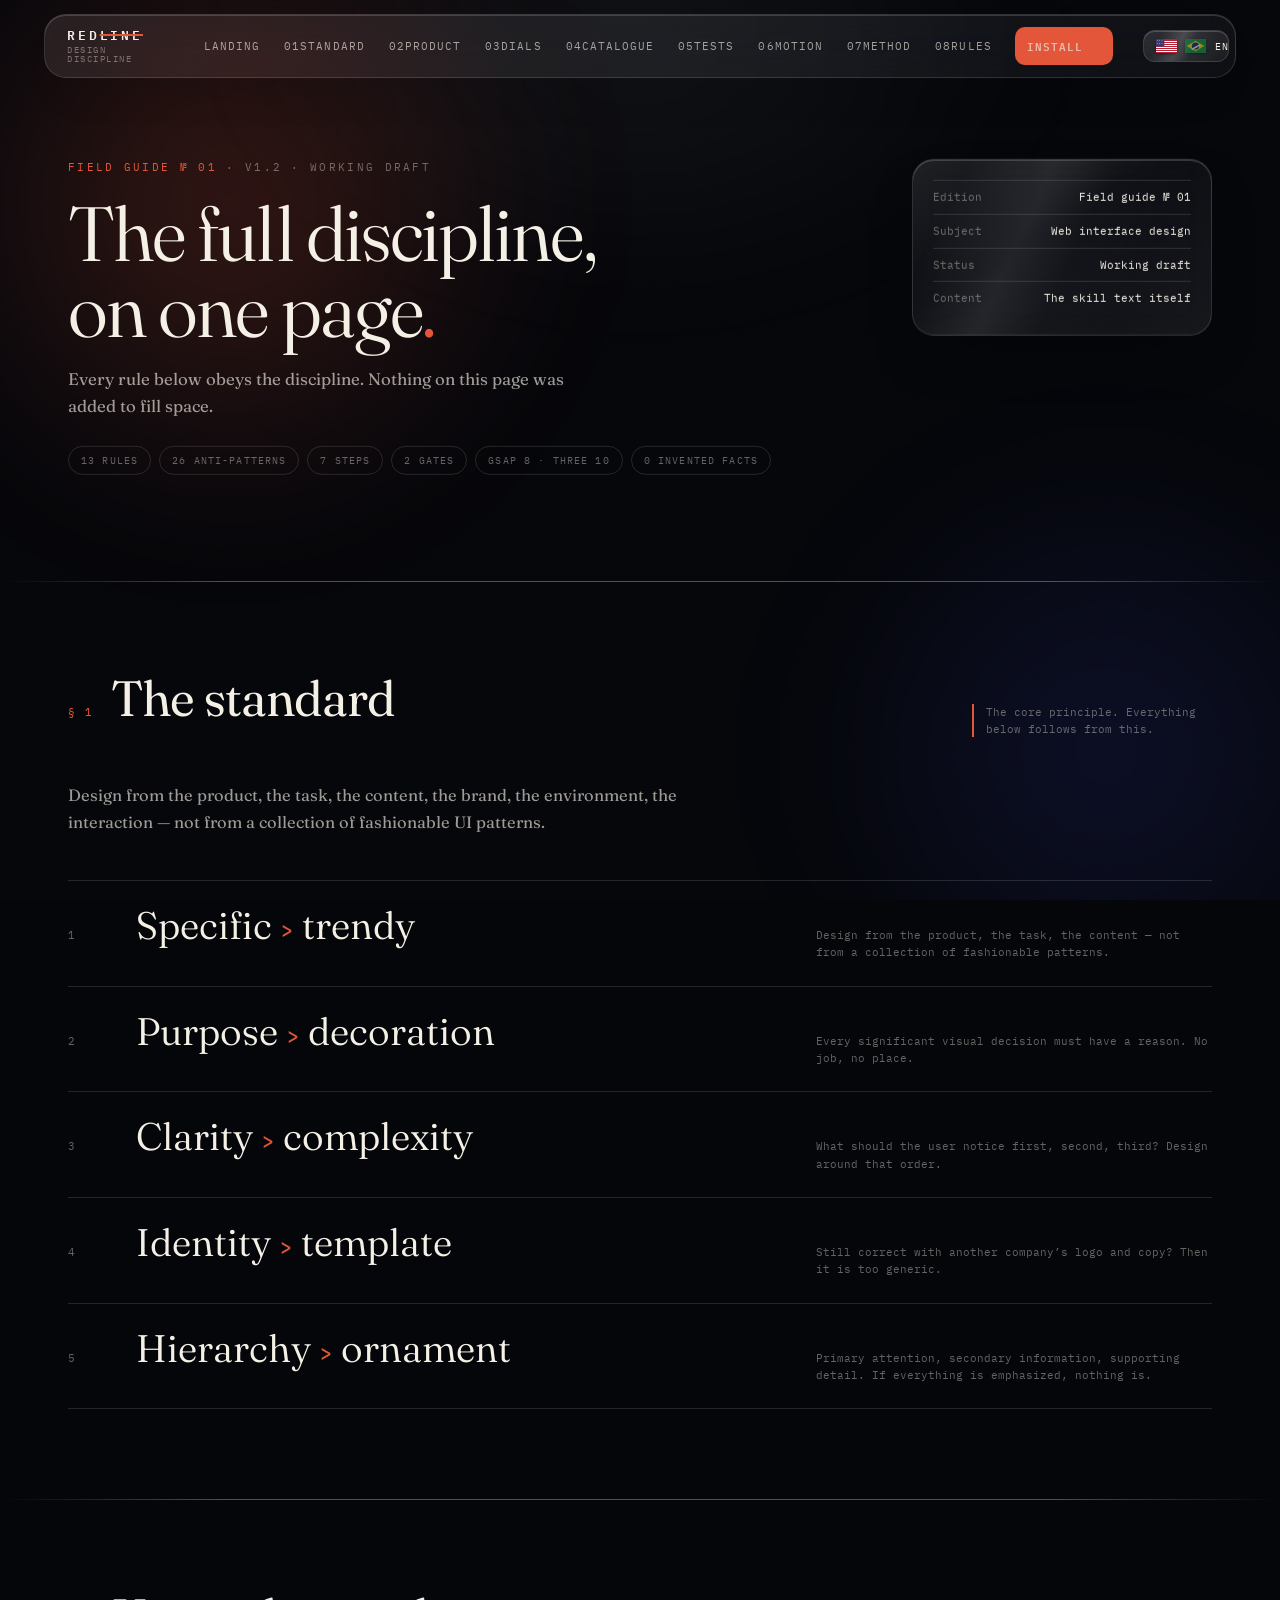
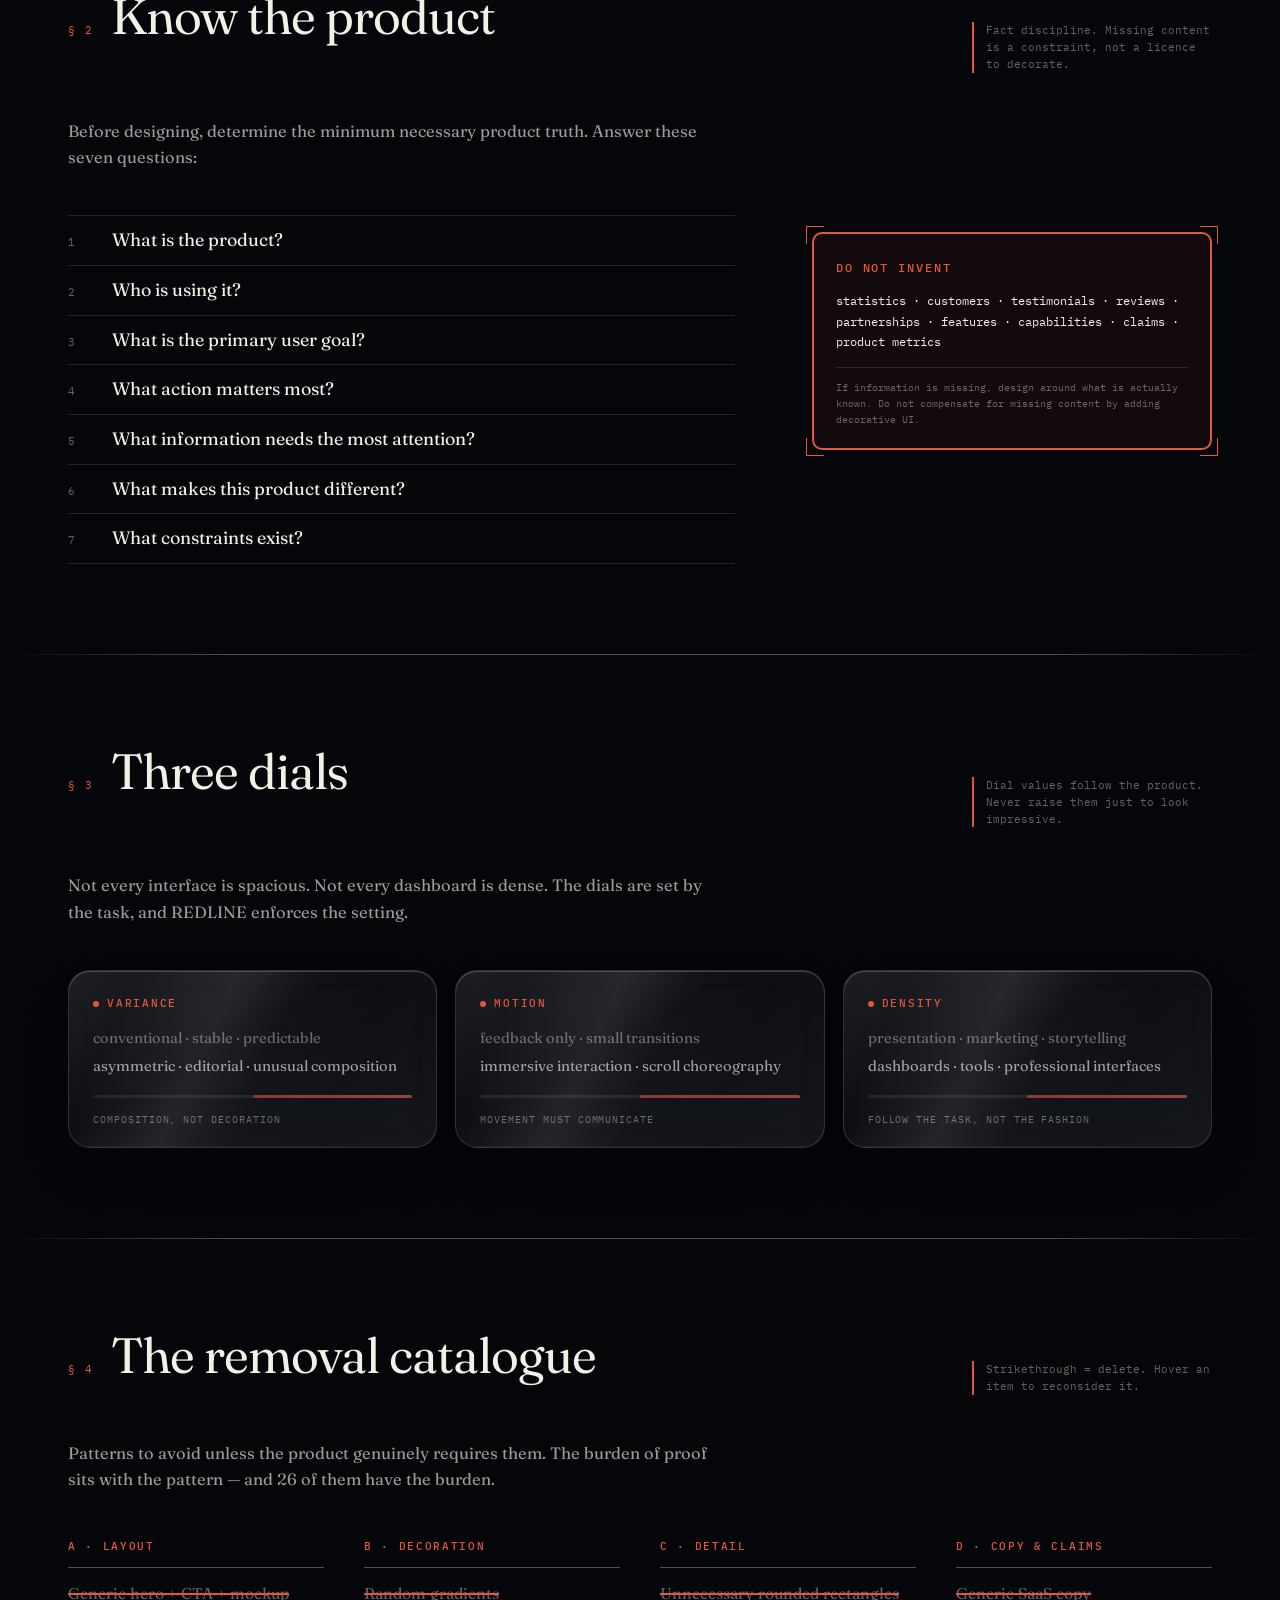
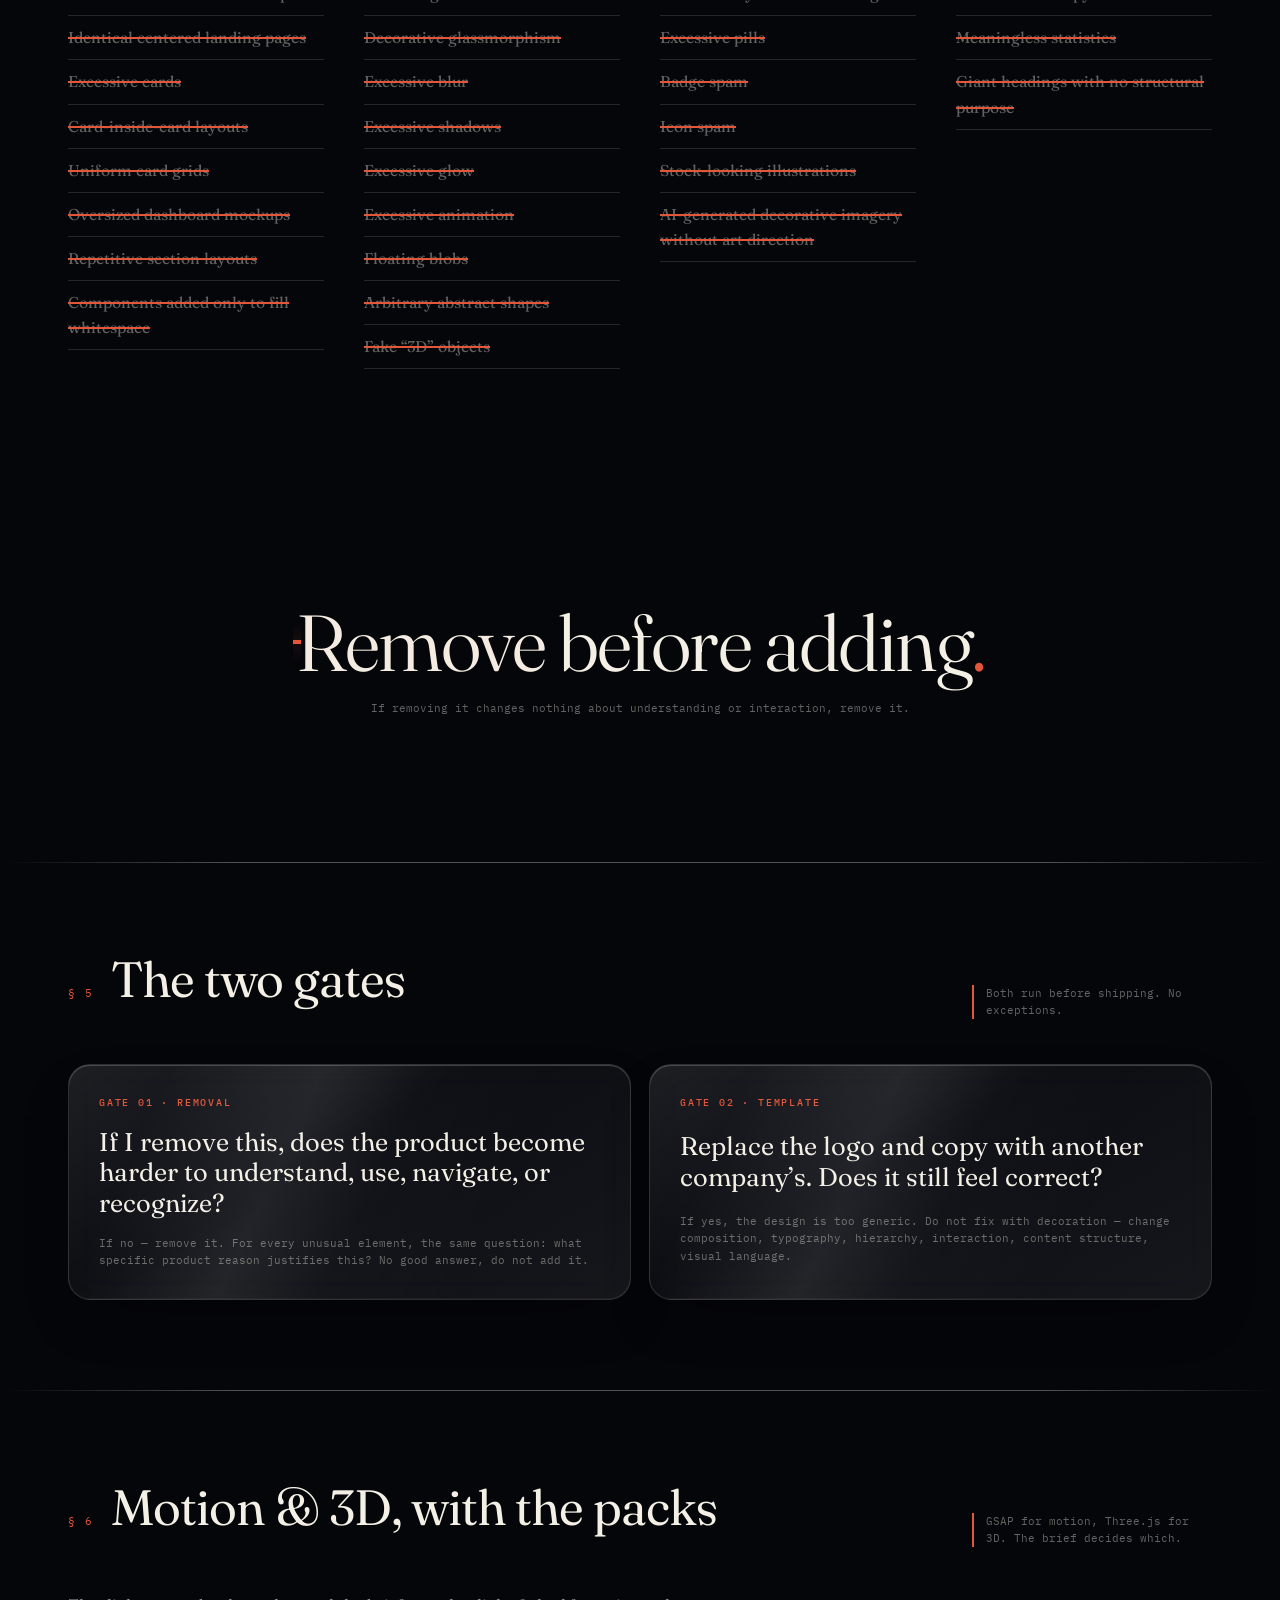
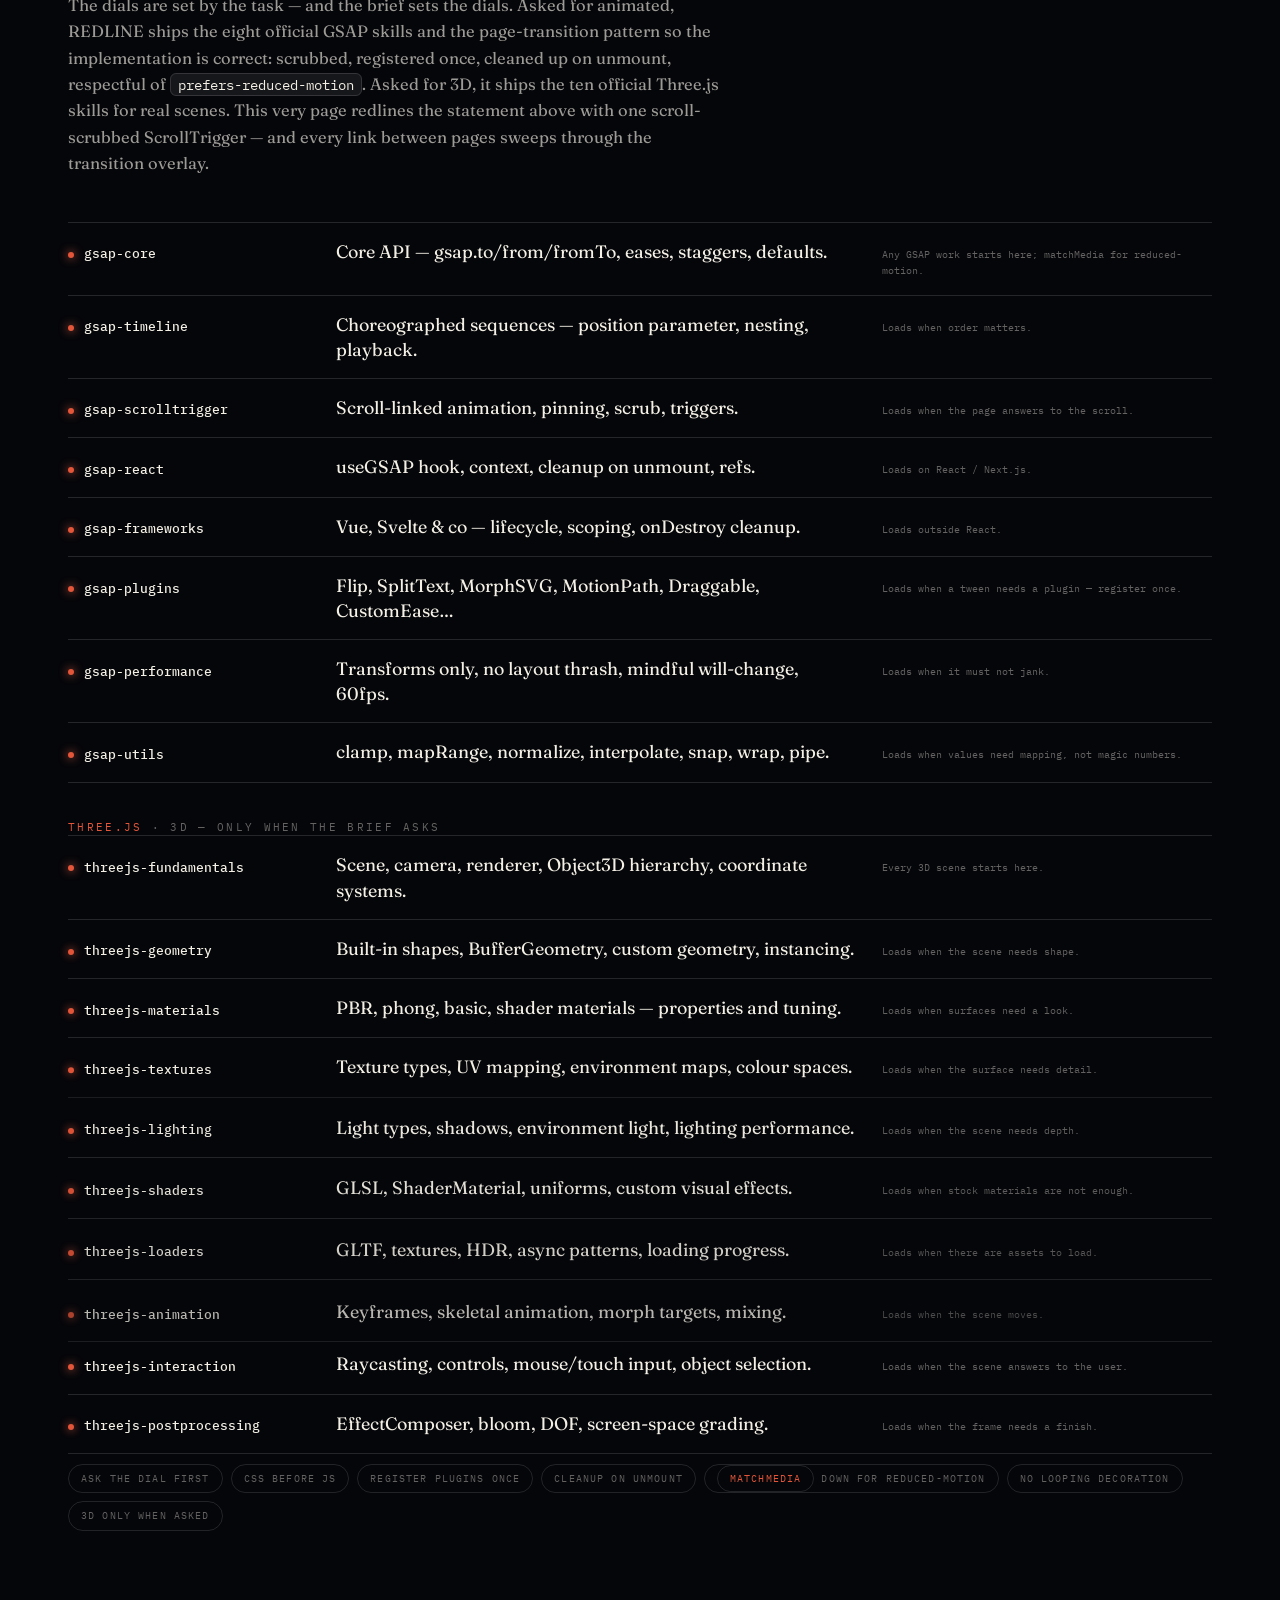
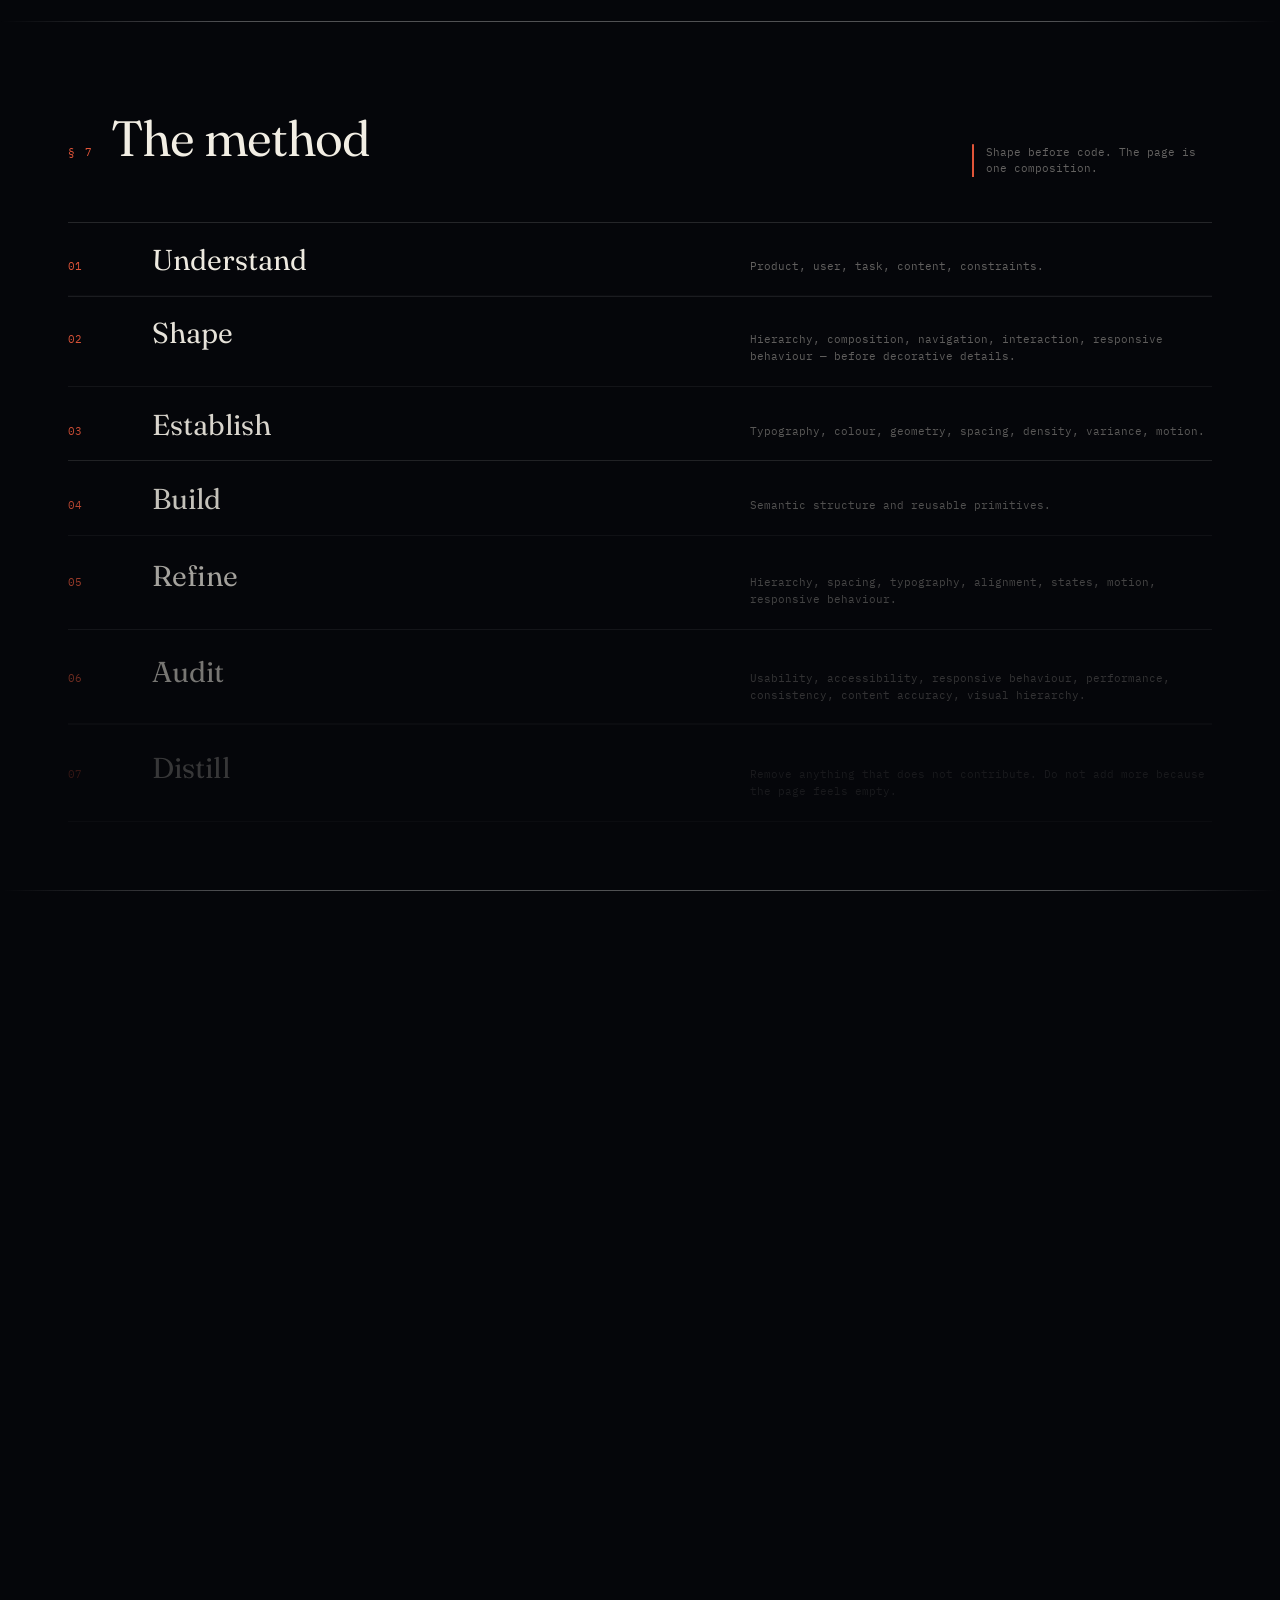
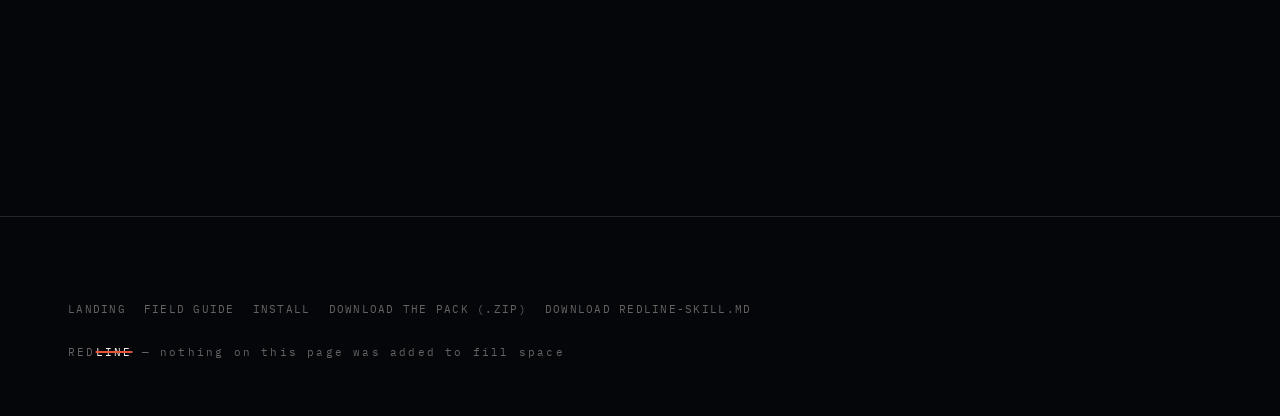
==== guide.html @ 7726c8c5 "REDLINE: design discipline skill + promo site (EN/PT, GSAP & Three.js packs)" ====
<!doctype html>
<html lang="en">
<head>
<meta charset="utf-8">
<meta name="viewport" content="width=device-width, initial-scale=1">
<meta name="color-scheme" content="dark">
<title>The Field Guide — REDLINE</title>
<meta name="description" content="The complete REDLINE field guide: the standard, product truth, the three dials, the removal catalogue, the gates, and the seven-phase method.">
<link rel="preconnect" href="https://fonts.googleapis.com">
<link rel="preconnect" href="https://fonts.gstatic.com" crossorigin>
<link href="https://fonts.googleapis.com/css2?family=Fraunces:ital,opsz,wght@0,9..144,300..700;1,9..144,300..700&family=IBM+Plex+Mono:ital,wght@0,400;0,500;1,400&display=swap" rel="stylesheet">
<link rel="icon" href="data:image/svg+xml,%3Csvg xmlns='http://www.w3.org/2000/svg' viewBox='0 0 32 32'%3E%3Crect width='32' height='32' rx='7' fill='%2305060A'/%3E%3Crect x='4' y='15' width='24' height='2' rx='1' fill='%23E3563A'/%3E%3C/svg%3E">
<link rel="stylesheet" href="styles.css">
</head>
<body>

<div class="aura" aria-hidden="true"><span class="aura__core"></span></div>

<div class="pagefx" aria-hidden="true"><span class="pagefx__word">REDLINE</span></div>

<a class="skip" href="#main">Skip to content</a>

<div class="progress" aria-hidden="true"><span class="progress__bar" id="progressBar"></span></div>

<header class="topbar">
  <a class="logo" href="index.html" aria-label="REDLINE — home" data-i18n-attr="aria-label">
    RED<span class="logo__red">LINE</span>
    <span class="logo__tag">DESIGN DISCIPLINE</span>
  </a>
  <nav class="topnav" aria-label="Sections" data-i18n-attr="aria-label">
    <a href="index.html">Landing</a>
    <a href="#standard" class="is-active"><span class="n">01</span>Standard</a>
    <a href="#product"><span class="n">02</span>Product</a>
    <a href="#dials"><span class="n">03</span>Dials</a>
    <a href="#catalogue"><span class="n">04</span>Catalogue</a>
    <a href="#tests"><span class="n">05</span>Tests</a>
    <a href="#motion"><span class="n">06</span>Motion</a>
    <a href="#method"><span class="n">07</span>Method</a>
    <a href="#rules"><span class="n">08</span>Rules</a>
    <a class="btn btn--primary" href="install.html">Install <span class="arrow">→</span></a>
  </nav>
  <button class="langbtn" id="langBtn" type="button" aria-label="Mudar para português">
    <span class="langbtn__flag langbtn__flag--us" aria-hidden="true"><svg viewBox="0 0 21 14" xmlns="http://www.w3.org/2000/svg"><rect width="21" height="14" fill="#B22234"/><rect y="2" width="21" height="1" fill="#FFF"/><rect y="4" width="21" height="1" fill="#FFF"/><rect y="6" width="21" height="1" fill="#FFF"/><rect y="8" width="21" height="1" fill="#FFF"/><rect y="10" width="21" height="1" fill="#FFF"/><rect y="12" width="21" height="1" fill="#FFF"/><rect width="8.4" height="7.5" fill="#3C3B6E"/><circle cx="1.2" cy="1.6" r="0.4" fill="#FFF"/><circle cx="3.6" cy="1.6" r="0.4" fill="#FFF"/><circle cx="6" cy="1.6" r="0.4" fill="#FFF"/><circle cx="1.2" cy="4.4" r="0.4" fill="#FFF"/><circle cx="3.6" cy="4.4" r="0.4" fill="#FFF"/><circle cx="6" cy="4.4" r="0.4" fill="#FFF"/></svg></span>
    <span class="langbtn__flag langbtn__flag--br" aria-hidden="true"><svg viewBox="0 0 21 14" xmlns="http://www.w3.org/2000/svg"><rect width="21" height="14" fill="#009C3B"/><path d="M10.5 1.75 19.25 7 10.5 12.25 1.75 7Z" fill="#FFDF00"/><circle cx="10.5" cy="7" r="3.6" fill="#002776"/><path d="M6.3 9.7 14.7 5.3 15.6 6.6 7.2 11Z" fill="#FFF"/></svg></span>
    <span class="langbtn__code" data-langcode>EN</span>
  </button>
</header>

<main id="main">

  <!-- ══════════ MASTHEAD ══════════ -->
  <header class="masthead">
    <div class="wrap masthead__grid">
      <div>
        <p class="eyebrow"><span class="red">FIELD GUIDE № 01</span> · v1.2 · WORKING DRAFT</p>
        <h1>The full discipline,<br>on one page<span class="period">.</span></h1>
        <p class="sub">Every rule below obeys the discipline. Nothing on this page was added to fill space.</p>
        <div class="guidemeta" style="margin-top:26px">
          <span>13 rules</span><span>26 anti-patterns</span><span>7 steps</span><span>2 gates</span><span>GSAP 8 · Three 10</span><span>0 invented facts</span>
        </div>
      </div>
      <div class="glass masthead__meta">
        <div><span class="k">Edition</span><span class="v">Field guide № 01</span></div>
        <div><span class="k">Subject</span><span class="v">Web interface design</span></div>
        <div><span class="k">Status</span><span class="v">Working draft</span></div>
        <div><span class="k">Content</span><span class="v">The skill text itself</span></div>
      </div>
    </div>
  </header>

  <hr class="band">

  <!-- ══════════ §1 STANDARD ══════════ -->
  <section class="sec" id="standard" data-spy>
    <div class="wrap">
      <div class="sec__head">
        <span class="sec__no">§ 1</span>
        <h2 class="sec__title">The standard</h2>
        <p class="sec__note">The core principle. Everything below follows from this.</p>
      </div>
      <p class="sec__lead">Design from the product, the task, the content, the brand, the environment, the interaction — not from a collection of fashionable UI patterns.</p>
      <div class="principles">
        <div class="principles__row">
          <span class="principles__no">1</span>
          <span class="principles__term" data-i18n="t.var">Specific <span class="cmp">&gt;</span> trendy</span>
          <span class="principles__why">Design from the product, the task, the content — not from a collection of fashionable patterns.</span>
        </div>
        <div class="principles__row">
          <span class="principles__no">2</span>
          <span class="principles__term" data-i18n="t.pur">Purpose <span class="cmp">&gt;</span> decoration</span>
          <span class="principles__why">Every significant visual decision must have a reason. No job, no place.</span>
        </div>
        <div class="principles__row">
          <span class="principles__no">3</span>
          <span class="principles__term" data-i18n="t.cla">Clarity <span class="cmp">&gt;</span> complexity</span>
          <span class="principles__why">What should the user notice first, second, third? Design around that order.</span>
        </div>
        <div class="principles__row">
          <span class="principles__no">4</span>
          <span class="principles__term" data-i18n="t.ide">Identity <span class="cmp">&gt;</span> template</span>
          <span class="principles__why">Still correct with another company&rsquo;s logo and copy? Then it is too generic.</span>
        </div>
        <div class="principles__row">
          <span class="principles__no">5</span>
          <span class="principles__term" data-i18n="t.hie">Hierarchy <span class="cmp">&gt;</span> ornament</span>
          <span class="principles__why">Primary attention, secondary information, supporting detail. If everything is emphasized, nothing is.</span>
        </div>
      </div>
    </div>
  </section>

  <hr class="band">

  <!-- ══════════ §2 PRODUCT ══════════ -->
  <section class="sec" id="product" data-spy>
    <div class="wrap">
      <div class="sec__head">
        <span class="sec__no">§ 2</span>
        <h2 class="sec__title">Know the product</h2>
        <p class="sec__note">Fact discipline. Missing content is a constraint, not a licence to decorate.</p>
      </div>
      <div class="hero__grid">
        <div>
          <p class="sec__lead">Before designing, determine the minimum necessary product truth. Answer these seven questions:</p>
          <div class="questions">
            <div class="questions__row" style="display:grid;grid-template-columns:44px 1fr;align-items:baseline;padding-block:10px;border-bottom:1px solid var(--stroke)">
              <span class="q-no">1</span><span class="q-text">What is the product?</span>
            </div>
            <div class="questions__row" style="display:grid;grid-template-columns:44px 1fr;align-items:baseline;padding-block:10px;border-bottom:1px solid var(--stroke)">
              <span class="q-no">2</span><span class="q-text">Who is using it?</span>
            </div>
            <div class="questions__row" style="display:grid;grid-template-columns:44px 1fr;align-items:baseline;padding-block:10px;border-bottom:1px solid var(--stroke)">
              <span class="q-no">3</span><span class="q-text">What is the primary user goal?</span>
            </div>
            <div class="questions__row" style="display:grid;grid-template-columns:44px 1fr;align-items:baseline;padding-block:10px;border-bottom:1px solid var(--stroke)">
              <span class="q-no">4</span><span class="q-text">What action matters most?</span>
            </div>
            <div class="questions__row" style="display:grid;grid-template-columns:44px 1fr;align-items:baseline;padding-block:10px;border-bottom:1px solid var(--stroke)">
              <span class="q-no">5</span><span class="q-text">What information needs the most attention?</span>
            </div>
            <div class="questions__row" style="display:grid;grid-template-columns:44px 1fr;align-items:baseline;padding-block:10px;border-bottom:1px solid var(--stroke)">
              <span class="q-no">6</span><span class="q-text">What makes this product different?</span>
            </div>
            <div class="questions__row" style="display:grid;grid-template-columns:44px 1fr;align-items:baseline;padding-block:10px;border-bottom:1px solid var(--stroke)">
              <span class="q-no">7</span><span class="q-text">What constraints exist?</span>
            </div>
          </div>
        </div>
        <div>
          <div class="stamp" role="note" aria-label="Do not invent" data-i18n-attr="aria-label">
            <p class="stamp__title">Do not invent</p>
            <p class="stamp__list">statistics · customers · testimonials · reviews · partnerships · features · capabilities · claims · product metrics</p>
            <p class="stamp__foot">If information is missing, design around what is actually known. Do not compensate for missing content by adding decorative UI.</p>
          </div>
        </div>
      </div>
    </div>
  </section>

  <hr class="band">

  <!-- ══════════ §3 DIALS ══════════ -->
  <section class="sec" id="dials" data-spy>
    <div class="wrap">
      <div class="sec__head">
        <span class="sec__no">§ 3</span>
        <h2 class="sec__title">Three dials</h2>
        <p class="sec__note">Dial values follow the product. Never raise them just to look impressive.</p>
      </div>
      <p class="sec__lead">Not every interface is spacious. Not every dashboard is dense. The dials are set by the task, and REDLINE enforces the setting.</p>
      <div class="dials">
        <article class="glass dial">
          <h3 class="dial__name">Variance</h3>
          <div class="dial__scale">
            <span class="low">conventional · stable · predictable</span>
            <span>asymmetric · editorial · unusual composition</span>
          </div>
          <div class="dial__ruler" aria-hidden="true"></div>
          <p class="dial__guide">Composition, not decoration</p>
        </article>
        <article class="glass dial">
          <h3 class="dial__name">Motion</h3>
          <div class="dial__scale">
            <span class="low">feedback only · small transitions</span>
            <span>immersive interaction · scroll choreography</span>
          </div>
          <div class="dial__ruler" aria-hidden="true"></div>
          <p class="dial__guide">Movement must communicate</p>
        </article>
        <article class="glass dial">
          <h3 class="dial__name">Density</h3>
          <div class="dial__scale">
            <span class="low">presentation · marketing · storytelling</span>
            <span>dashboards · tools · professional interfaces</span>
          </div>
          <div class="dial__ruler" aria-hidden="true"></div>
          <p class="dial__guide">Follow the task, not the fashion</p>
        </article>
      </div>
    </div>
  </section>

  <hr class="band">

  <!-- ══════════ §4 CATALOGUE ══════════ -->
  <section class="sec" id="catalogue" data-spy>
    <div class="wrap">
      <div class="sec__head">
        <span class="sec__no">§ 4</span>
        <h2 class="sec__title">The removal catalogue</h2>
        <p class="sec__note">Strikethrough = delete. Hover an item to reconsider it.</p>
      </div>
      <p class="sec__lead">Patterns to avoid unless the product genuinely requires them. The burden of proof sits with the pattern — and 26 of them have the burden.</p>
      <div class="catalogue-grid">
        <div>
          <h3>A · Layout</h3>
          <ul class="slop">
            <li>Generic hero + CTA + mockup</li>
            <li>Identical centered landing pages</li>
            <li>Excessive cards</li>
            <li>Card-inside-card layouts</li>
            <li>Uniform card grids</li>
            <li>Oversized dashboard mockups</li>
            <li>Repetitive section layouts</li>
            <li>Components added only to fill whitespace</li>
          </ul>
        </div>
        <div>
          <h3>B · Decoration</h3>
          <ul class="slop">
            <li>Random gradients</li>
            <li>Decorative glassmorphism</li>
            <li>Excessive blur</li>
            <li>Excessive shadows</li>
            <li>Excessive glow</li>
            <li>Excessive animation</li>
            <li>Floating blobs</li>
            <li>Arbitrary abstract shapes</li>
            <li>Fake &ldquo;3D&rdquo; objects</li>
          </ul>
        </div>
        <div>
          <h3>C · Detail</h3>
          <ul class="slop">
            <li>Unnecessary rounded rectangles</li>
            <li>Excessive pills</li>
            <li>Badge spam</li>
            <li>Icon spam</li>
            <li>Stock-looking illustrations</li>
            <li>AI-generated decorative imagery without art direction</li>
          </ul>
        </div>
        <div>
          <h3>D · Copy &amp; claims</h3>
          <ul class="slop">
            <li>Generic SaaS copy</li>
            <li>Meaningless statistics</li>
            <li>Giant headings with no structural purpose</li>
          </ul>
        </div>
      </div>
    </div>
  </section>

  <!-- ══════════ STATEMENT ══════════ -->
  <section class="statement">
    <div class="wrap">
      <h2 class="statement__line"><span class="s-word">Remove</span> <span class="s-word">before</span> <span class="s-word">adding</span><span class="period">.</span></h2>
      <p class="statement__sub">If removing it changes nothing about understanding or interaction, remove it.</p>
    </div>
  </section>

  <hr class="band">

  <!-- ══════════ §5 TESTS ══════════ -->
  <section class="sec" id="tests" data-spy>
    <div class="wrap">
      <div class="sec__head">
        <span class="sec__no">§ 5</span>
        <h2 class="sec__title">The two gates</h2>
        <p class="sec__note">Both run before shipping. No exceptions.</p>
      </div>
      <div class="tests">
        <article class="glass test">
          <p class="test__label">Gate 01 · Removal</p>
          <h3 class="test__name">If I remove this, does the product become harder to understand, use, navigate, or recognize?</h3>
          <p class="test__ans">If no — remove it. For every unusual element, the same question: what specific product reason justifies this? No good answer, do not add it.</p>
        </article>
        <article class="glass test">
          <p class="test__label">Gate 02 · Template</p>
          <h3 class="test__name">Replace the logo and copy with another company&rsquo;s. Does it still feel correct?</h3>
          <p class="test__ans">If yes, the design is too generic. Do not fix with decoration — change composition, typography, hierarchy, interaction, content structure, visual language.</p>
        </article>
      </div>
    </div>
  </section>

  <hr class="band">

  <!-- ══════════ §6 MOTION + GSAP PACK ══════════ -->
  <section class="sec" id="motion" data-spy>
    <div class="wrap">
      <div class="sec__head">
        <span class="sec__no">§ 6</span>
        <h2 class="sec__title">Motion &amp; 3D, with the packs</h2>
        <p class="sec__note">GSAP for motion, Three.js for 3D. The brief decides which.</p>
      </div>
      <p class="sec__lead" data-i18n="g6.lead">The dials are set by the task — and the brief sets the dials. Asked for animated, REDLINE ships the eight official GSAP skills and the page-transition pattern so the implementation is correct: scrubbed, registered once, cleaned up on unmount, respectful of <code class="inline-code">prefers-reduced-motion</code>. Asked for 3D, it ships the ten official Three.js skills for real scenes. This very page redlines the statement above with one scroll-scrubbed ScrollTrigger — and every link between pages sweeps through the transition overlay.</p>
      <div class="gskills">
        <div class="gskill">
          <span class="gskill__name">gsap-core</span>
          <span class="gskill__do">Core API — gsap.to/from/fromTo, eases, staggers, defaults.</span>
          <span class="gskill__when">Any GSAP work starts here; matchMedia for reduced-motion.</span>
        </div>
        <div class="gskill">
          <span class="gskill__name">gsap-timeline</span>
          <span class="gskill__do">Choreographed sequences — position parameter, nesting, playback.</span>
          <span class="gskill__when">Loads when order matters.</span>
        </div>
        <div class="gskill">
          <span class="gskill__name">gsap-scrolltrigger</span>
          <span class="gskill__do">Scroll-linked animation, pinning, scrub, triggers.</span>
          <span class="gskill__when">Loads when the page answers to the scroll.</span>
        </div>
        <div class="gskill">
          <span class="gskill__name">gsap-react</span>
          <span class="gskill__do">useGSAP hook, context, cleanup on unmount, refs.</span>
          <span class="gskill__when">Loads on React / Next.js.</span>
        </div>
        <div class="gskill">
          <span class="gskill__name">gsap-frameworks</span>
          <span class="gskill__do">Vue, Svelte &amp; co — lifecycle, scoping, onDestroy cleanup.</span>
          <span class="gskill__when">Loads outside React.</span>
        </div>
        <div class="gskill">
          <span class="gskill__name">gsap-plugins</span>
          <span class="gskill__do">Flip, SplitText, MorphSVG, MotionPath, Draggable, CustomEase&hellip;</span>
          <span class="gskill__when">Loads when a tween needs a plugin — register once.</span>
        </div>
        <div class="gskill">
          <span class="gskill__name">gsap-performance</span>
          <span class="gskill__do">Transforms only, no layout thrash, mindful will-change, 60fps.</span>
          <span class="gskill__when">Loads when it must not jank.</span>
        </div>
        <div class="gskill">
          <span class="gskill__name">gsap-utils</span>
          <span class="gskill__do">clamp, mapRange, normalize, interpolate, snap, wrap, pipe.</span>
          <span class="gskill__when">Loads when values need mapping, not magic numbers.</span>
        </div>
      </div>
      <p class="eyebrow packsub"><span class="red">THREE.JS</span> · 3D — ONLY WHEN THE BRIEF ASKS</p>
      <div class="gskills">
        <div class="gskill">
          <span class="gskill__name">threejs-fundamentals</span>
          <span class="gskill__do">Scene, camera, renderer, Object3D hierarchy, coordinate systems.</span>
          <span class="gskill__when">Every 3D scene starts here.</span>
        </div>
        <div class="gskill">
          <span class="gskill__name">threejs-geometry</span>
          <span class="gskill__do">Built-in shapes, BufferGeometry, custom geometry, instancing.</span>
          <span class="gskill__when">Loads when the scene needs shape.</span>
        </div>
        <div class="gskill">
          <span class="gskill__name">threejs-materials</span>
          <span class="gskill__do">PBR, phong, basic, shader materials — properties and tuning.</span>
          <span class="gskill__when">Loads when surfaces need a look.</span>
        </div>
        <div class="gskill">
          <span class="gskill__name">threejs-textures</span>
          <span class="gskill__do">Texture types, UV mapping, environment maps, colour spaces.</span>
          <span class="gskill__when">Loads when the surface needs detail.</span>
        </div>
        <div class="gskill">
          <span class="gskill__name">threejs-lighting</span>
          <span class="gskill__do">Light types, shadows, environment light, lighting performance.</span>
          <span class="gskill__when">Loads when the scene needs depth.</span>
        </div>
        <div class="gskill">
          <span class="gskill__name">threejs-shaders</span>
          <span class="gskill__do">GLSL, ShaderMaterial, uniforms, custom visual effects.</span>
          <span class="gskill__when">Loads when stock materials are not enough.</span>
        </div>
        <div class="gskill">
          <span class="gskill__name">threejs-loaders</span>
          <span class="gskill__do">GLTF, textures, HDR, async patterns, loading progress.</span>
          <span class="gskill__when">Loads when there are assets to load.</span>
        </div>
        <div class="gskill">
          <span class="gskill__name">threejs-animation</span>
          <span class="gskill__do">Keyframes, skeletal animation, morph targets, mixing.</span>
          <span class="gskill__when">Loads when the scene moves.</span>
        </div>
        <div class="gskill">
          <span class="gskill__name">threejs-interaction</span>
          <span class="gskill__do">Raycasting, controls, mouse/touch input, object selection.</span>
          <span class="gskill__when">Loads when the scene answers to the user.</span>
        </div>
        <div class="gskill">
          <span class="gskill__name">threejs-postprocessing</span>
          <span class="gskill__do">EffectComposer, bloom, DOF, screen-space grading.</span>
          <span class="gskill__when">Loads when the frame needs a finish.</span>
        </div>
      </div>
      <div class="motionrule">
        <span>Ask the dial first</span>
        <span>CSS before JS</span>
        <span>Register plugins once</span>
        <span>Cleanup on unmount</span>
        <span><span class="red">matchMedia</span> down for reduced-motion</span>
        <span>No looping decoration</span>
        <span>3D only when asked</span>
      </div>
    </div>
  </section>

  <hr class="band">

  <!-- ══════════ §7 METHOD ══════════ -->
  <section class="sec" id="method" data-spy>
    <div class="wrap">
      <div class="sec__head">
        <span class="sec__no">§ 7</span>
        <h2 class="sec__title">The method</h2>
        <p class="sec__note">Shape before code. The page is one composition.</p>
      </div>
      <div class="phases">
        <div class="phases__row"><span class="phases__no">01</span><span class="phases__name">Understand</span><span class="phases__gloss">Product, user, task, content, constraints.</span></div>
        <div class="phases__row"><span class="phases__no">02</span><span class="phases__name">Shape</span><span class="phases__gloss">Hierarchy, composition, navigation, interaction, responsive behaviour — before decorative details.</span></div>
        <div class="phases__row"><span class="phases__no">03</span><span class="phases__name">Establish</span><span class="phases__gloss">Typography, colour, geometry, spacing, density, variance, motion.</span></div>
        <div class="phases__row"><span class="phases__no">04</span><span class="phases__name">Build</span><span class="phases__gloss">Semantic structure and reusable primitives.</span></div>
        <div class="phases__row"><span class="phases__no">05</span><span class="phases__name">Refine</span><span class="phases__gloss">Hierarchy, spacing, typography, alignment, states, motion, responsive behaviour.</span></div>
        <div class="phases__row"><span class="phases__no">06</span><span class="phases__name">Audit</span><span class="phases__gloss">Usability, accessibility, responsive behaviour, performance, consistency, content accuracy, visual hierarchy.</span></div>
        <div class="phases__row"><span class="phases__no">07</span><span class="phases__name">Distill</span><span class="phases__gloss">Remove anything that does not contribute. Do not add more because the page feels empty.</span></div>
      </div>
    </div>
  </section>

  <hr class="band">

  <!-- ══════════ §7 RULES ══════════ -->
  <section class="sec" id="rules" data-spy>
    <div class="wrap">
      <div class="sec__head">
        <span class="sec__no">§ 8</span>
        <h2 class="sec__title">The final rules</h2>
        <p class="sec__note">Adjectives are not goals. They arrive on their own — or not at all.</p>
      </div>
      <div class="rules">
        <div class="glass test">
          <p class="test__label">Optimize for</p>
          <ul class="glist">
            <li>Clarity</li>
            <li>Hierarchy</li>
            <li>Usability</li>
            <li>Identity</li>
            <li>Consistency</li>
            <li>Intentionality</li>
            <li>Product truth</li>
          </ul>
        </div>
        <div class="glass test">
          <p class="test__label">Never optimize for</p>
          <ul class="glist glist--strike">
            <li><s>Modern</s></li>
            <li><s>Beautiful</s></li>
            <li><s>Premium</s></li>
            <li><s>Futuristic</s></li>
            <li><s>Trendy</s></li>
            <li><s>Clean</s></li>
          </ul>
        </div>
      </div>
      <blockquote class="maxim">
        <p data-i18n="maxim">Specific <span class="cmp">&gt;</span> generic. &nbsp;Purpose <span class="cmp">&gt;</span> decoration. &nbsp;Hierarchy <span class="cmp">&gt;</span> spectacle. &nbsp;Product identity <span class="cmp">&gt;</span> template. &nbsp;Simple implementation <span class="cmp">&gt;</span> unnecessary complexity. &nbsp;Remove before adding.</p>
      </blockquote>
    </div>
  </section>

</main>

<footer class="colophon">
  <div class="wrap">
    <nav class="colophon__nav" aria-label="Footer" data-i18n-attr="aria-label">
      <a href="index.html">Landing</a>
      <a href="guide.html">Field guide</a>
      <a href="install.html">Install</a>
      <a href="redline-gsap.zip" download>Download the pack (.zip)</a>
      <a href="REDLINE-SKILL.md" download>Download REDLINE-SKILL.md</a>
    </nav>
    <p class="colophon__brand">RED<span class="redline">LINE</span> — nothing on this page was added to fill space</p>
  </div>
</footer>

<script src="vendor/gsap.min.js"></script>
<script src="vendor/ScrollTrigger.min.js"></script>
<script src="script.js"></script>
</body>
</html>
---- styles.css ----
/* ══════════════════════════════════════════════════════════════
   REDLINE — design discipline skill · marketing system
   Liquid glass edition. Shared across index / guide / install.
   ══════════════════════════════════════════════════════════════ */

/* ── Tokens ─────────────────────────────────────────────────── */

:root {
  --bg0:          #05060A;
  --bg1:          #0A0C13;
  --ink:          #F4F0E6;
  --ink-dim:      rgba(244, 240, 230, 0.64);
  --ink-faint:    rgba(244, 240, 230, 0.40);

  --red:          #E3563A;
  --red-bright:   #FF6A4D;
  --red-glass:    rgba(227, 86, 58, 0.16);

  --glass:        rgba(255, 255, 255, 0.055);
  --glass-2:      rgba(255, 255, 255, 0.10);
  --stroke:       rgba(255, 255, 255, 0.13);
  --stroke-strong:rgba(255, 255, 255, 0.30);

  --serif: "Fraunces", "Iowan Old Style", Georgia, serif;
  --mono:  "IBM Plex Mono", ui-monospace, "SFMono-Regular", Menlo, monospace;

  --wrap: 1240px;
  --pad:  clamp(20px, 4vw, 48px);
  --radius: 22px;   /* glass only — media needs curvature to refract */
}

/* ── Reset ──────────────────────────────────────────────────── */

*, *::before, *::after { box-sizing: border-box; }

html { scroll-behavior: smooth; scroll-padding-top: 90px; }

body {
  margin: 0;
  background: var(--bg0);
  color: var(--ink);
  font-family: var(--serif);
  font-size: 17px;
  line-height: 1.6;
  -webkit-font-smoothing: antialiased;
  text-rendering: optimizeLegibility;
  overflow-x: clip;
}

h1, h2, h3, h4, p, ol, ul, dl, blockquote { margin: 0; padding: 0; }
ol, ul { list-style: none; }
a { color: inherit; text-decoration: none; }
img, svg { display: block; max-width: 100%; }
em { font-style: italic; }

s {
  text-decoration: line-through;
  text-decoration-thickness: 2px;
  text-decoration-color: var(--red);
}

::selection { background: var(--red); color: var(--bg0); }

:focus-visible { outline: 2px solid var(--red-bright); outline-offset: 3px; }

/* ── Atmosphere: aurora + grain (the glass medium) ──────────── */

.aura {
  position: fixed;
  inset: 0;
  z-index: -2;
  pointer-events: none;
  overflow: hidden;
}
.aura::before, .aura::after, .aura__core {
  content: "";
  position: absolute;
  border-radius: 50%;
  filter: blur(60px);
  will-change: transform;
}
.aura::before {
  width: 60vmax; height: 60vmax;
  left: -12vmax; top: -14vmax;
  background: radial-gradient(circle, rgba(227, 86, 58, 0.22), transparent 62%);
  animation: drift-a 46s ease-in-out infinite alternate;
}
.aura::after {
  width: 55vmax; height: 55vmax;
  right: -14vmax; bottom: -16vmax;
  background: radial-gradient(circle, rgba(70, 90, 255, 0.13), transparent 64%);
  animation: drift-b 52s ease-in-out infinite alternate;
}
.aura__core {
  width: 70vmax; height: 42vmax;
  left: 50%; top: -18vmax;
  transform: translateX(-50%);
  background: radial-gradient(ellipse, rgba(255, 255, 255, 0.055), transparent 66%);
}
@keyframes drift-a { to { transform: translate(6vmax, 4vmax) scale(1.08); } }
@keyframes drift-b { to { transform: translate(-5vmax, -4vmax) scale(1.1); } }

body::after {
  content: "";
  position: fixed;
  inset: 0;
  z-index: -1;
  pointer-events: none;
  opacity: 0.05;
  mix-blend-mode: overlay;
  background-image: url("data:image/svg+xml,%3Csvg xmlns='http://www.w3.org/2000/svg' width='160' height='160'%3E%3Cfilter id='n'%3E%3CfeTurbulence type='fractalNoise' baseFrequency='0.9' numOctaves='2' stitchTiles='stitch'/%3E%3C/filter%3E%3Crect width='100%25' height='100%25' filter='url(%23n)'/%3E%3C/svg%3E");
}

/* ── Layout primitives ──────────────────────────────────────── */

.wrap {
  max-width: var(--wrap);
  margin-inline: auto;
  padding-inline: var(--pad);
}

.skip {
  position: absolute;
  left: -9999px;
  top: 0;
  z-index: 200;
  font-family: var(--mono);
  font-size: 12px;
  background: var(--red);
  color: var(--bg0);
  padding: 10px 14px;
}
.skip:focus { left: 0; }

/* ── Liquid glass core ──────────────────────────────────────── */

.glass {
  position: relative;
  overflow: hidden;
  background: linear-gradient(150deg,
    rgba(255, 255, 255, 0.10),
    rgba(255, 255, 255, 0.035) 42%,
    rgba(255, 255, 255, 0.07));
  border: 1px solid var(--stroke);
  border-radius: var(--radius);
  box-shadow:
    inset 0 1px 0 rgba(255, 255, 255, 0.20),
    inset 0 -1px 0 rgba(255, 255, 255, 0.04),
    0 24px 60px -28px rgba(0, 0, 0, 0.6);
  backdrop-filter: blur(16px) saturate(1.4);
  -webkit-backdrop-filter: blur(16px) saturate(1.4);
  transition: border-color 0.4s ease, box-shadow 0.4s ease,
              translate 0.45s cubic-bezier(0.22, 1, 0.36, 1),
              scale 0.18s ease;
}

/* Liquid idle — one slow sheen drift across the pane. */
.glass::before {
  content: "";
  position: absolute;
  inset: -70% -45%;
  border-radius: inherit;
  background: linear-gradient(115deg,
    transparent 32%,
    rgba(255, 255, 255, 0.085) 44%,
    rgba(255, 255, 255, 0.02) 52%,
    transparent 64%);
  pointer-events: none;
  animation: glassIdle 9s ease-in-out infinite alternate;
  will-change: transform;
}
@keyframes glassIdle {
  from { transform: translateX(-16%); }
  to   { transform: translateX(16%); }
}

/* Hover — a bright pass of the light and a gentle lift. */
.glass::after {
  content: "";
  position: absolute;
  inset: 0;
  border-radius: inherit;
  background: linear-gradient(115deg,
    transparent 28%,
    rgba(255, 255, 255, 0.22) 46%,
    rgba(255, 255, 255, 0.06) 54%,
    transparent 70%);
  transform: translateX(-140%) skewX(-12deg);
  pointer-events: none;
  transition: transform 0.9s cubic-bezier(0.22, 1, 0.36, 1);
}
.glass:hover {
  border-color: var(--stroke-strong);
  translate: 0 -3px;
  box-shadow:
    inset 0 1px 0 rgba(255, 255, 255, 0.28),
    0 34px 80px -34px rgba(0, 0, 0, 0.78);
}
.glass:hover::after { transform: translateX(140%) skewX(-12deg); }

/* Active — the glass presses in. */
.glass:active {
  translate: 0 0;
  scale: 0.99;
  border-color: rgba(255, 255, 255, 0.35);
  box-shadow:
    inset 0 1px 0 rgba(255, 255, 255, 0.30),
    0 12px 34px -18px rgba(0, 0, 0, 0.7);
}

/* ── Buttons ────────────────────────────────────────────────── */

.btn {
  display: inline-flex;
  align-items: center;
  gap: 10px;
  font-family: var(--mono);
  font-size: 12px;
  letter-spacing: 0.1em;
  text-transform: uppercase;
  padding: 14px 22px;
  border: 1px solid var(--stroke-strong);
  border-radius: 14px;
  background: rgba(255, 255, 255, 0.06);
  color: var(--ink);
  cursor: pointer;
  transition: background 0.15s ease, border-color 0.15s ease, transform 0.15s ease;
}
.btn:hover { background: rgba(255, 255, 255, 0.10); }
.btn:active { transform: translateY(1px); }
.btn .arrow { color: var(--red); }

.btn--primary {
  background: var(--red);
  border-color: transparent;
  color: var(--bg0);
  font-weight: 600;
}
.btn--primary:hover { background: var(--red-bright); }

/* ── Top bar (glass nav) ────────────────────────────────────── */

.topbar {
  position: sticky;
  top: 0;
  z-index: 100;
  margin-inline: auto;
  max-width: calc(var(--wrap) - 48px);
  margin-top: 14px;
  border-radius: var(--radius);
  padding: 0 6px;
  display: flex;
  align-items: center;
  justify-content: space-between;
  gap: 20px;
  background: linear-gradient(150deg, rgba(255,255,255,0.09), rgba(255,255,255,0.04));
  border: 1px solid var(--stroke);
  backdrop-filter: blur(18px) saturate(1.5);
  -webkit-backdrop-filter: blur(18px) saturate(1.5);
  box-shadow: inset 0 1px 0 rgba(255,255,255,0.16), 0 20px 50px -30px rgba(0,0,0,0.7);
}
.topbar__pad { position: absolute; }

.logo {
  position: relative;
  display: inline-block;
  font-family: var(--mono);
  font-size: 13px;
  font-weight: 600;
  letter-spacing: 0.22em;
  padding: 14px 16px;
  line-height: 1;
}
.logo__red {
  color: var(--ink);
  text-decoration: line-through;
  text-decoration-color: var(--red);
  text-decoration-thickness: 2px;
}
.logo__tag {
  display: block;
  font-size: 8.5px;
  font-weight: 400;
  letter-spacing: 0.18em;
  color: var(--ink-faint);
  margin-top: 4px;
}

.topnav {
  display: flex;
  align-items: center;
  gap: 2px;
  margin-inline-start: auto;
}
.topnav a {
  position: relative;
  font-family: var(--mono);
  font-size: 10.5px;
  letter-spacing: 0.1em;
  text-transform: uppercase;
  color: var(--ink-dim);
  padding: 10px 11px;
  border-radius: 10px;
  transition: color 0.12s ease, background 0.12s ease;
}
.topnav a:hover { color: var(--ink); background: rgba(255,255,255,0.06); }
.topnav a.is-active { color: var(--ink); }
.topnav a.is-active::after {
  content: "";
  position: absolute;
  left: 11px;
  right: 11px;
  bottom: 6px;
  height: 2px;
  background: var(--red);
  border-radius: 1px;
}
.topnav .btn { margin-inline-start: 10px; }

/* ── Language toggle (liquid glass) ─────────────────────────── */

.langbtn {
  position: relative;
  display: inline-flex;
  align-items: center;
  gap: 8px;
  margin-inline-start: 10px;
  padding: 8px 12px;
  border: 1px solid var(--stroke);
  border-radius: 12px;
  background: linear-gradient(150deg, rgba(255,255,255,0.10), rgba(255,255,255,0.045));
  backdrop-filter: blur(14px) saturate(1.3);
  -webkit-backdrop-filter: blur(14px) saturate(1.3);
  box-shadow: inset 0 1px 0 rgba(255,255,255,0.18);
  color: var(--ink);
  font-family: var(--mono);
  font-size: 10px;
  letter-spacing: 0.12em;
  cursor: pointer;
  overflow: hidden;
  transition: border-color 0.35s ease, box-shadow 0.35s ease,
              translate 0.35s cubic-bezier(0.22, 1, 0.36, 1),
              scale 0.15s ease;
}
.langbtn::before {
  content: "";
  position: absolute;
  inset: -70% -45%;
  background: linear-gradient(115deg,
    transparent 34%,
    rgba(255, 255, 255, 0.16) 46%,
    rgba(255, 255, 255, 0.03) 54%,
    transparent 66%);
  pointer-events: none;
  animation: glassIdle 8s ease-in-out infinite alternate;
}
.langbtn::after {
  content: "";
  position: absolute;
  inset: 0;
  background: linear-gradient(115deg,
    transparent 30%,
    rgba(255, 255, 255, 0.30) 48%,
    transparent 66%);
  transform: translateX(-140%) skewX(-12deg);
  pointer-events: none;
  transition: transform 0.7s cubic-bezier(0.22, 1, 0.36, 1);
}
.langbtn:hover { border-color: var(--stroke-strong); translate: 0 -2px; }
.langbtn:hover::after { transform: translateX(140%) skewX(-12deg); }
.langbtn:active { translate: 0 0; scale: 0.96; }
.langbtn__flag {
  position: relative;
  display: block;
  flex: none;
  width: 21px;
  height: 14px;
  border-radius: 3px;
  box-shadow: 0 1px 3px rgba(0,0,0,0.5);
  opacity: 0.5;
  transition: opacity 0.3s ease, box-shadow 0.3s ease;
}
.langbtn__flag svg { display: block; width: 100%; height: 100%; }
.langbtn.is-en .langbtn__flag--us,
.langbtn.is-pt .langbtn__flag--br { opacity: 1; }
.langbtn:hover .langbtn__flag { box-shadow: 0 2px 7px rgba(0,0,0,0.6); }
.langbtn__code { position: relative; z-index: 1; min-width: 16px; text-align: center; }

/* progress */
.progress {
  position: fixed;
  top: 0;
  left: 0;
  right: 0;
  height: 2px;
  z-index: 110;
  pointer-events: none;
}
.progress__bar {
  display: block;
  height: 100%;
  width: 100%;
  background: linear-gradient(90deg, var(--red), var(--red-bright));
  transform-origin: left;
  transform: scaleX(0);
}

/* ── Page transition overlay (GSAP-driven) ──────────────────── */

.pagefx {
  position: fixed;
  inset: 0;
  z-index: 300;
  background: var(--red);
  display: flex;
  align-items: center;
  justify-content: center;
  transform: scaleY(0);
  transform-origin: center;
  visibility: hidden;
  pointer-events: none;
}
.pagefx__word {
  font-family: var(--mono);
  font-size: clamp(1.6rem, 5vw, 3.6rem);
  font-weight: 600;
  letter-spacing: 0.3em;
  color: var(--bg0);
  opacity: 0;
  text-indent: 0.3em;
}
.pagefx.is-covering { visibility: visible; }

/* ── Shared editorial bits ──────────────────────────────────── */

.cmp {
  font-family: var(--mono);
  font-weight: 500;
  font-size: 0.52em;
  color: var(--red);
  margin-inline: 0.06em;
  vertical-align: 0.1em;
}
.period { color: var(--red); }
.red { color: var(--red); }

.eyebrow {
  font-family: var(--mono);
  font-size: 10.5px;
  letter-spacing: 0.22em;
  text-transform: uppercase;
  color: var(--ink-faint);
}
.eyebrow .red { color: var(--red); }

/* ── Hero (landing) ─────────────────────────────────────────── */

.hero {
  padding-block: clamp(64px, 11vh, 120px) clamp(70px, 12vh, 130px);
}
.hero__grid {
  display: grid;
  grid-template-columns: minmax(0, 1.25fr) minmax(320px, 0.75fr);
  gap: clamp(40px, 6vw, 80px);
  align-items: center;
}
.hero__eyebrow { display: flex; gap: 14px; align-items: center; }
.hero__eyebrow .glow { width: 8px; height: 8px; border-radius: 50%; background: var(--red); box-shadow: 0 0 14px var(--red-bright); }

.hero h1 {
  margin-top: 26px;
  font-family: var(--serif);
  font-weight: 340;
  font-size: clamp(2.6rem, 5.6vw, 4.9rem);
  line-height: 1.02;
  letter-spacing: -0.025em;
  text-wrap: balance;
}
.hero .sub {
  margin-top: 22px;
  max-width: 52ch;
  font-size: 1.06rem;
  line-height: 1.62;
  color: var(--ink-dim);
}
.hero__cta { margin-top: 34px; display: flex; flex-wrap: wrap; gap: 14px; }
.hero__meta {
  margin-top: 40px;
  display: grid;
  grid-template-columns: repeat(5, minmax(0, 1fr));
  border-top: 1px solid var(--stroke);
}
.hero__meta div { padding: 12px 10px 0 0; }
.hero__meta .k {
  display: block;
  font-family: var(--mono);
  font-size: 9px;
  letter-spacing: 0.14em;
  text-transform: uppercase;
  color: var(--ink-faint);
}
.hero__meta .v {
  display: block;
  font-family: var(--mono);
  font-size: 12px;
  font-weight: 500;
  color: var(--ink);
  margin-top: 5px;
}

/* glass skill card (product preview) */
.skillcard {
  padding: 28px;
}
.skillcard__file {
  display: flex;
  align-items: center;
  gap: 10px;
  font-family: var(--mono);
  font-size: 11px;
  color: var(--ink-dim);
  padding-bottom: 16px;
  border-bottom: 1px solid var(--stroke);
}
.skillcard__file .dot { width: 6px; height: 6px; border-radius: 50%; background: var(--red); box-shadow: 0 0 10px var(--red-bright); }
.skillcard h2 {
  margin-top: 18px;
  font-family: var(--mono);
  font-weight: 600;
  font-size: 15px;
  letter-spacing: 0.08em;
}
.skillcard h2 .strike { color: var(--ink); text-decoration: line-through; text-decoration-color: var(--red); text-decoration-thickness: 2px; }
.skillcard__rows { margin-top: 16px; }
.skillcard__rows div {
  display: flex;
  justify-content: space-between;
  gap: 12px;
  padding-block: 9px;
  border-top: 1px solid var(--stroke);
  font-family: var(--mono);
  font-size: 11px;
}
.skillcard__rows .k { color: var(--ink-faint); }
.skillcard__rows .v { color: var(--ink); }
.skillcard__rules { margin-top: 18px; font-family: var(--mono); font-size: 10.5px; line-height: 1.9; color: var(--ink-dim); }
.skillcard__rules .strike { color: var(--ink-faint); text-decoration: line-through; text-decoration-color: var(--red); text-decoration-thickness: 1.5px; }

.skillcard--back {
  position: absolute;
  inset: -18px -18px auto auto;
  width: 62%;
  padding: 14px 18px;
  font-family: var(--mono);
  font-size: 10px;
  letter-spacing: 0.18em;
  color: var(--ink-dim);
  text-transform: uppercase;
  transform: rotate(2.5deg);
  z-index: -1;
  opacity: 0.85;
}
.skillcard--back .red { color: var(--red); }
.hero__stage { position: relative; padding-top: 26px; }

/* ── Section scaffolding ────────────────────────────────────── */

.sec { padding-block: clamp(64px, 10vh, 110px); position: relative; }
.sec__head { display: flex; align-items: baseline; gap: 18px; margin-bottom: clamp(30px, 5vh, 52px); flex-wrap: wrap; }
.sec__no { font-family: var(--mono); font-size: 11px; color: var(--red); letter-spacing: 0.12em; }
.sec__title {
  font-family: var(--serif);
  font-weight: 380;
  font-size: clamp(1.9rem, 4vw, 3.1rem);
  line-height: 1.05;
  letter-spacing: -0.02em;
}
.sec__title .strike { color: var(--ink-faint); text-decoration: line-through; text-decoration-color: var(--red); text-decoration-thickness: 2px; }
.sec__lead {
  max-width: 60ch;
  font-size: 1.03rem;
  color: var(--ink-dim);
  margin-bottom: clamp(30px, 5vh, 48px);
}
.sec__note {
  margin-left: auto;
  max-width: 240px;
  font-family: var(--mono);
  font-size: 10.5px;
  line-height: 1.6;
  color: var(--ink-faint);
  border-left: 2px solid var(--red);
  padding-left: 12px;
}
@media (max-width: 720px) { .sec__note { margin-left: 0; max-width: none; } }

/* separator band between sections */
.band {
  height: 1px;
  background: linear-gradient(90deg, transparent, var(--stroke-strong) 18%, var(--stroke-strong) 82%, transparent);
  border: 0;
  margin: 0;
}

/* ── The standard (5 comparisons) ───────────────────────────── */

.standards { display: grid; grid-template-columns: repeat(2, 1fr); gap: 18px; }
.standard {
  padding: 26px 26px 22px;
  display: flex;
  flex-direction: column;
  gap: 12px;
}
.standard--wide { grid-column: 1 / -1; }
.standard__term {
  font-family: var(--serif);
  font-weight: 360;
  font-size: clamp(1.5rem, 2.6vw, 2.1rem);
  line-height: 1.08;
  letter-spacing: -0.01em;
}
.standard__term .cmp { font-size: 0.5em; }
.standard__why {
  font-family: var(--mono);
  font-size: 10.5px;
  line-height: 1.65;
  color: var(--ink-faint);
}

/* ── Three dials ────────────────────────────────────────────── */

.dials { display: grid; grid-template-columns: repeat(3, 1fr); gap: 18px; }
.dial { padding: 24px 24px 20px; display: grid; gap: 14px; }
.dial__name {
  font-family: var(--mono);
  font-size: 11px;
  font-weight: 500;
  letter-spacing: 0.16em;
  text-transform: uppercase;
  color: var(--red);
  display: flex;
  align-items: center;
  gap: 8px;
}
.dial__name::before { content: ""; width: 6px; height: 6px; border-radius: 50%; background: var(--red); }
.dial__scale { display: grid; gap: 5px; }
.dial__scale span {
  font-size: 0.92rem;
  color: var(--ink-dim);
}
.dial__scale .low { color: var(--ink-faint); }
.dial__ruler { position: relative; height: 3px; margin-top: 2px; background: rgba(255,255,255,0.08); border-radius: 2px; }
.dial__ruler::before { content: ""; position: absolute; inset: 0 0 0 50%; background: linear-gradient(90deg, var(--red), var(--red-bright)); opacity: 0.5; border-radius: 2px; }
.dial__guide { font-family: var(--mono); font-size: 9.5px; letter-spacing: 0.1em; text-transform: uppercase; color: var(--ink-faint); }

/* ── Catalogue marquee ──────────────────────────────────────── */

.marquee {
  overflow: hidden;
  position: relative;
  border-block: 1px solid var(--stroke);
  background: rgba(255, 255, 255, 0.03);
  -webkit-mask-image: linear-gradient(90deg, transparent, #000 8%, #000 92%, transparent);
  mask-image: linear-gradient(90deg, transparent, #000 8%, #000 92%, transparent);
}
/* The track is driven by GSAP (xPercent loop). Static when motion is off. */
.marquee__track {
  display: flex;
  width: max-content;
  gap: 0;
  will-change: transform;
}
.marquee__set { display: flex; align-items: center; }
.marquee__item {
  font-family: var(--serif);
  font-weight: 340;
  font-size: clamp(1.2rem, 2.4vw, 1.9rem);
  white-space: nowrap;
  color: var(--ink-faint);
  text-decoration: line-through;
  text-decoration-color: var(--red);
  text-decoration-thickness: 2px;
  padding: 22px 26px;
}
.marquee__sep { color: var(--red); font-family: var(--mono); font-size: 0.8em; }

.catalogue-grid {
  display: grid;
  grid-template-columns: repeat(4, 1fr);
  gap: 40px;
  margin-top: 46px;
}
.catalogue-grid h3 {
  font-family: var(--mono);
  font-size: 10.5px;
  font-weight: 500;
  letter-spacing: 0.16em;
  text-transform: uppercase;
  color: var(--red);
  padding-bottom: 12px;
  border-bottom: 1px solid var(--stroke-strong);
  margin-bottom: 4px;
}
.slop li {
  font-family: var(--serif);
  font-size: 0.98rem;
  color: var(--ink-faint);
  text-decoration: line-through;
  text-decoration-color: var(--red);
  text-decoration-thickness: 1.5px;
  padding-block: 9px;
  border-bottom: 1px solid var(--stroke);
  transition: color 0.12s ease, text-decoration-color 0.12s ease;
}
.slop li:hover { color: var(--ink); text-decoration-color: transparent; }

/* ── Method ─────────────────────────────────────────────────── */

.phases { display: grid; gap: 0; border-top: 1px solid var(--stroke); }
.phases__row {
  display: grid;
  grid-template-columns: 56px minmax(0, 1fr) minmax(0, 42ch);
  gap: 20px 28px;
  align-items: baseline;
  padding-block: 20px;
  border-bottom: 1px solid var(--stroke);
}
.phases__no { font-family: var(--mono); font-size: 10.5px; color: var(--red); }
.phases__name {
  font-family: var(--serif);
  font-weight: 380;
  font-size: clamp(1.3rem, 2.3vw, 1.8rem);
  line-height: 1.1;
}
.phases__gloss { font-family: var(--mono); font-size: 10.5px; line-height: 1.65; color: var(--ink-faint); }

/* ── Statement band + live redline demo (GSAP scrub) ────────── */

.statement { padding-block: clamp(90px, 16vh, 170px); text-align: center; }
.statement__line {
  font-family: var(--serif);
  font-weight: 340;
  font-size: clamp(2.4rem, 6.2vw, 5.4rem);
  line-height: 1;
  letter-spacing: -0.02em;
  text-wrap: balance;
}
.statement__sub {
  margin-top: 18px;
  font-family: var(--mono);
  font-size: 11px;
  color: var(--ink-faint);
}

/* each word gets its redline drawn as the phrase scrolls past —
   the removal test applied live. CSS fallback: fully drawn. */
.s-word {
  position: relative;
  display: inline-block;
  white-space: nowrap;
}
.s-word::after {
  content: "";
  position: absolute;
  left: -0.03em;
  right: -0.03em;
  top: 0.47em;
  height: 0.045em;
  background: var(--red);
  border-radius: 1px;
  transform: scaleX(var(--line, 0));
  transform-origin: left;
  will-change: transform;
  box-shadow: 0 0 20px rgba(227, 86, 58, 0.45);
}
.statement--manual .s-word::after { transform: scaleX(1); }
@media (prefers-reduced-motion: reduce) {
  .s-word::after { transform: scaleX(1); }
}

/* ── GSAP pack section ──────────────────────────────────────── */

.packsub { margin-top: 36px; }
.gskills { display: grid; border-top: 1px solid var(--stroke); }
.gskill {
  display: grid;
  grid-template-columns: 240px minmax(0, 1fr) minmax(0, 30ch);
  gap: 6px 28px;
  align-items: baseline;
  padding-block: 16px;
  border-bottom: 1px solid var(--stroke);
}
.gskill__name {
  font-family: var(--mono);
  font-size: 13px;
  font-weight: 500;
  color: var(--ink);
  display: flex;
  align-items: center;
  gap: 10px;
}
.gskill__name::before {
  content: "";
  width: 6px;
  height: 6px;
  border-radius: 50%;
  background: var(--red);
  box-shadow: 0 0 10px var(--red-bright);
  flex: none;
}
.gskill__do { font-family: var(--serif); font-size: 1.12rem; line-height: 1.4; }
.gskill__when { font-family: var(--mono); font-size: 10px; line-height: 1.6; color: var(--ink-faint); }

.motionrule {
  margin-top: 10px;
  display: flex;
  flex-wrap: wrap;
  gap: 8px;
}
.motionrule span {
  font-family: var(--mono);
  font-size: 9.5px;
  letter-spacing: 0.12em;
  text-transform: uppercase;
  color: var(--ink-faint);
  border: 1px solid var(--stroke);
  border-radius: 999px;
  padding: 6px 12px;
}
.motionrule span .red { color: var(--red); }

/* ── Gates / tests ──────────────────────────────────────────── */

.tests { display: grid; grid-template-columns: 1fr 1fr; gap: 18px; }
.test { padding: 30px; display: grid; gap: 16px; }
.test__label {
  font-family: var(--mono);
  font-size: 10px;
  font-weight: 500;
  letter-spacing: 0.18em;
  text-transform: uppercase;
  color: var(--red);
}
.test__name {
  font-family: var(--serif);
  font-weight: 380;
  font-size: clamp(1.25rem, 2vw, 1.7rem);
  line-height: 1.2;
}
.test__ans { font-family: var(--mono); font-size: 10.5px; line-height: 1.65; color: var(--ink-faint); }

/* ── Install CTA ────────────────────────────────────────────── */

.installbox {
  display: grid;
  grid-template-columns: 1fr 1fr;
  gap: 34px;
  padding: clamp(30px, 5vw, 56px);
}
.installbox__left { display: grid; gap: 18px; align-content: start; }
.installbox__left h2 {
  font-family: var(--serif);
  font-weight: 360;
  font-size: clamp(1.7rem, 3vw, 2.5rem);
  line-height: 1.1;
  letter-spacing: -0.015em;
}
.installbox__left p { font-size: 1rem; color: var(--ink-dim); max-width: 46ch; }
.installbox__steps { display: grid; gap: 10px; margin-top: 6px; }
.installbox__steps div {
  display: flex;
  gap: 12px;
  align-items: baseline;
  font-family: var(--mono);
  font-size: 11px;
  color: var(--ink-dim);
}
.installbox__steps .n { color: var(--red); font-weight: 500; }

.terminal {
  background: rgba(6, 8, 12, 0.72);
  border: 1px solid var(--stroke);
  border-radius: 16px;
  overflow: hidden;
  font-family: var(--mono);
  box-shadow: 0 30px 70px -30px rgba(0,0,0,0.8);
}
.terminal__bar {
  display: flex;
  align-items: center;
  gap: 8px;
  padding: 12px 16px;
  border-bottom: 1px solid var(--stroke);
  background: rgba(255,255,255,0.04);
}
.terminal__bar i { width: 9px; height: 9px; border-radius: 50%; display: block; }
.terminal__bar i:nth-child(1) { background: var(--red); }
.terminal__bar i:nth-child(2) { background: rgba(244,240,230,0.25); }
.terminal__bar i:nth-child(3) { background: rgba(244,240,230,0.25); }
.terminal__bar span { margin-left: auto; font-size: 9.5px; color: var(--ink-faint); letter-spacing: 0.1em; }
.terminal__body { padding: 18px 20px; font-size: 11.5px; line-height: 2; color: var(--ink-dim); overflow-x: auto; }
.terminal__body .p { color: var(--red); }
.terminal__body .c { color: var(--ink-faint); }
.terminal__body .hl { color: var(--ink); }
.terminal__caret { color: var(--red); animation: blink 1.1s steps(1) infinite; }
@keyframes blink { 50% { opacity: 0; } }

/* ── Colophon ───────────────────────────────────────────────── */

.colophon { border-top: 1px solid var(--stroke); padding-block: clamp(40px, 6vh, 70px); }
.colophon__grid { display: grid; grid-template-columns: repeat(auto-fit, minmax(200px, 1fr)); gap: 24px; }
.colophon__line { font-family: var(--mono); font-size: 10.5px; color: var(--ink-dim); padding-block: 8px; border-top: 1px solid var(--stroke); }
.colophon__line .k { display: block; font-size: 9px; letter-spacing: 0.16em; text-transform: uppercase; color: var(--red); margin-bottom: 4px; }
.colophon__nav { margin-top: 30px; display: flex; flex-wrap: wrap; gap: 18px; font-family: var(--mono); font-size: 10.5px; letter-spacing: 0.12em; text-transform: uppercase; color: var(--ink-faint); }
.colophon__nav a:hover { color: var(--ink); }
.colophon__brand { margin-top: 26px; font-family: var(--mono); font-size: 11px; letter-spacing: 0.2em; color: var(--ink-faint); }
.colophon__brand .redline { color: var(--ink); text-decoration: line-through; text-decoration-color: var(--red); text-decoration-thickness: 2px; }

/* ═══ GUIDE PAGE ═════════════════════════════════════════════ */

.masthead { padding-block: clamp(56px, 9vh, 100px) clamp(48px, 8vh, 90px); }
.masthead__grid { display: grid; grid-template-columns: minmax(0, 1fr) 300px; gap: 48px; align-items: start; }
.masthead h1 {
  margin-top: 20px;
  font-family: var(--serif);
  font-weight: 340;
  font-size: clamp(2.6rem, 6vw, 5.2rem);
  line-height: 0.99;
  letter-spacing: -0.025em;
}
.masthead .sub { margin-top: 18px; max-width: 46ch; font-size: 1.05rem; color: var(--ink-dim); }
.masthead__meta { padding: 20px; }
.masthead__meta div { display: flex; justify-content: space-between; gap: 10px; padding-block: 8px; border-top: 1px solid var(--stroke); font-family: var(--mono); font-size: 10.5px; }
.masthead__meta .k { color: var(--ink-faint); }
.masthead__meta .v { color: var(--ink); }

/* guide: principles/questions */
.principles { border-top: 1px solid var(--stroke); }
.principles__row {
  display: grid;
  grid-template-columns: 44px minmax(0, 1fr) minmax(0, 36ch);
  gap: 24px;
  align-items: baseline;
  padding-block: 24px;
  border-bottom: 1px solid var(--stroke);
}
.principles__no { font-family: var(--mono); font-size: 10.5px; color: var(--ink-faint); }
.principles__term {
  font-family: var(--serif);
  font-weight: 340;
  font-size: clamp(1.55rem, 3vw, 2.4rem);
  line-height: 1.06;
}
.principles__why { font-family: var(--mono); font-size: 10.5px; line-height: 1.65; color: var(--ink-faint); }

.questions { border-top: 1px solid var(--stroke); }
.questions li { display: grid; grid-template-columns: 44px 1fr; align-items: baseline; padding-block: 10px; border-bottom: 1px solid var(--stroke); }
.q-no { font-family: var(--mono); font-size: 10.5px; color: var(--ink-faint); }
.q-text { font-size: 1.12rem; }

.stamp {
  position: relative;
  border: 2px solid var(--red);
  border-radius: 10px;
  padding: 24px 22px 20px;
  background: rgba(227, 86, 58, 0.06);
}
.stamp::before {
  content: "";
  position: absolute;
  inset: -8px;
  pointer-events: none;
  background:
    linear-gradient(var(--red), var(--red)), linear-gradient(var(--red), var(--red)),
    linear-gradient(var(--red), var(--red)), linear-gradient(var(--red), var(--red)),
    linear-gradient(var(--red), var(--red)), linear-gradient(var(--red), var(--red)),
    linear-gradient(var(--red), var(--red)), linear-gradient(var(--red), var(--red));
  background-repeat: no-repeat;
  background-size: 18px 1px, 1px 18px, 18px 1px, 1px 18px, 18px 1px, 1px 18px, 18px 1px, 1px 18px;
  background-position: 0 0, 0 0, 100% 0, 100% 0, 0 100%, 0 100%, 100% 100%, 100% 100%;
}
.stamp__title {
  font-family: var(--mono);
  font-size: 12px;
  font-weight: 500;
  letter-spacing: 0.16em;
  text-transform: uppercase;
  color: var(--red);
}
.stamp__list { margin-top: 14px; font-family: var(--mono); font-size: 11.5px; line-height: 1.8; color: var(--ink); }
.stamp__foot { margin-top: 14px; padding-top: 12px; border-top: 1px solid var(--stroke); font-family: var(--mono); font-size: 10px; line-height: 1.6; color: var(--ink-faint); }

.guidemeta { display: flex; gap: 8px; flex-wrap: wrap; margin-bottom: 34px; }
.guidemeta span {
  font-family: var(--mono);
  font-size: 9.5px;
  letter-spacing: 0.12em;
  text-transform: uppercase;
  color: var(--ink-faint);
  border: 1px solid var(--stroke);
  border-radius: 999px;
  padding: 6px 12px;
}

/* ── Guide: final rules + maxim ─────────────────────────────── */

.rules { display: grid; grid-template-columns: 1fr 1fr; gap: 18px; margin-top: 8px; }
.glist { margin-top: 10px; }
.glist li {
  font-family: var(--serif);
  font-weight: 340;
  font-size: clamp(1.2rem, 2vw, 1.6rem);
  line-height: 1.1;
  padding-block: 11px;
  border-bottom: 1px solid var(--stroke);
}
.glist--strike li { color: var(--ink-faint); }
.glist s { text-decoration-thickness: 2px; color: var(--ink-faint); }

.maxim {
  margin-top: clamp(36px, 5vh, 56px);
  border-top: 1px solid var(--stroke);
  padding-top: clamp(24px, 4vh, 36px);
}
.maxim p {
  font-family: var(--serif);
  font-weight: 340;
  font-size: clamp(1.15rem, 2vw, 1.6rem);
  line-height: 1.45;
  letter-spacing: -0.01em;
}

/* ═══ INSTALL PAGE ════════════════════════════════════════════ */

.install-hero { padding-block: clamp(56px, 9vh, 100px) clamp(40px, 6vh, 70px); }
.install-hero h1 {
  font-family: var(--serif);
  font-weight: 340;
  font-size: clamp(2.4rem, 5.4vw, 4.6rem);
  line-height: 1.02;
  letter-spacing: -0.02em;
  margin-top: 22px;
}
.install-hero .sub { margin-top: 18px; max-width: 52ch; font-size: 1.05rem; color: var(--ink-dim); }

.dsteps { display: grid; gap: 18px; }
.dstep { display: grid; grid-template-columns: 72px 1fr; gap: 20px; padding: 24px 26px; align-items: start; }
.dstep__no { font-family: var(--mono); font-size: clamp(1.6rem, 3vw, 2.4rem); font-weight: 300; color: var(--red); line-height: 1; }
.dstep h3 { font-family: var(--serif); font-weight: 380; font-size: 1.35rem; }
.dstep p { margin-top: 8px; font-size: 0.98rem; color: var(--ink-dim); max-width: 56ch; }
.dstep code, .inline-code {
  font-family: var(--mono);
  font-size: 0.86em;
  background: rgba(255,255,255,0.07);
  border: 1px solid var(--stroke);
  border-radius: 6px;
  padding: 1px 7px;
  color: var(--ink);
}

.dlbox { display: flex; align-items: center; justify-content: space-between; gap: 20px; flex-wrap: wrap; padding: 26px 30px; }
.dlbox__left h3 { font-family: var(--serif); font-weight: 380; font-size: 1.5rem; }
.dlbox__left p { margin-top: 6px; font-size: 0.95rem; color: var(--ink-dim); font-family: var(--mono); font-size: 11.5px; }

/* ═══ Responsive ══════════════════════════════════════════════ */

@media (max-width: 1060px) {
  .catalogue-grid { grid-template-columns: repeat(2, 1fr); gap: 32px; }
  .standards { grid-template-columns: 1fr; }
  .standard--wide { grid-column: auto; }
  .dials { grid-template-columns: 1fr; }
  .phases__row { grid-template-columns: 44px 1fr; gap: 8px 16px; }
  .phases__gloss { grid-column: 2; }
  .hero__grid { grid-template-columns: 1fr; }
  .hero__stage { max-width: 480px; }
  .installbox { grid-template-columns: 1fr; }
  .tests { grid-template-columns: 1fr; }
  .rules { grid-template-columns: 1fr; }
  .gskill { grid-template-columns: 1fr; gap: 6px; }
  .gskill__when { padding-left: 16px; }
}

@media (max-width: 820px) {
  .topbar { border-radius: 16px; }
  .topnav .btn { display: none; }
  .topnav { overflow-x: auto; scrollbar-width: none; }
  .topnav::-webkit-scrollbar { display: none; }
  .hero__meta { grid-template-columns: repeat(3, 1fr); }
  .masthead__grid { grid-template-columns: 1fr; }
  .principles__row { grid-template-columns: 32px 1fr; gap: 14px 16px; }
  .principles__why { grid-column: 2; }
  .hero h1 { font-size: clamp(2.2rem, 8vw, 3.2rem); }
}

@media (max-width: 600px) {
  .catalogue-grid { grid-template-columns: 1fr; }
  .dstep { grid-template-columns: 42px minmax(0, 1fr); padding: 20px; }
  .dstep > div { min-width: 0; }
  .dstep p { overflow-wrap: break-word; }
  .hero__meta { grid-template-columns: repeat(2, 1fr); }
  .topnav {
    display: flex;
    flex: 1 1 auto;
    margin-inline-start: 8px;
  }
  .topnav .n { display: none; }
  .topbar { justify-content: space-between; }
  .langbtn { margin-inline-start: 6px; padding: 6px 9px; }
  .marquee__item { font-size: 1.1rem; padding: 18px 20px; }
}

/* ── Reduced motion ─────────────────────────────────────────── */

@media (prefers-reduced-motion: reduce) {
  html { scroll-behavior: auto; }
  .aura::before, .aura::after, .aura__core { animation: none; }
  .marquee__track { animation: none; }
  .terminal__caret { animation: none; }
  .progress__bar { display: none; }
  *, *::before, *::after { transition: none !important; animation: none !important; }
  .glass, .langbtn { translate: none; scale: none; }
  .glass::before, .glass::after, .langbtn::after { transform: none; }
}
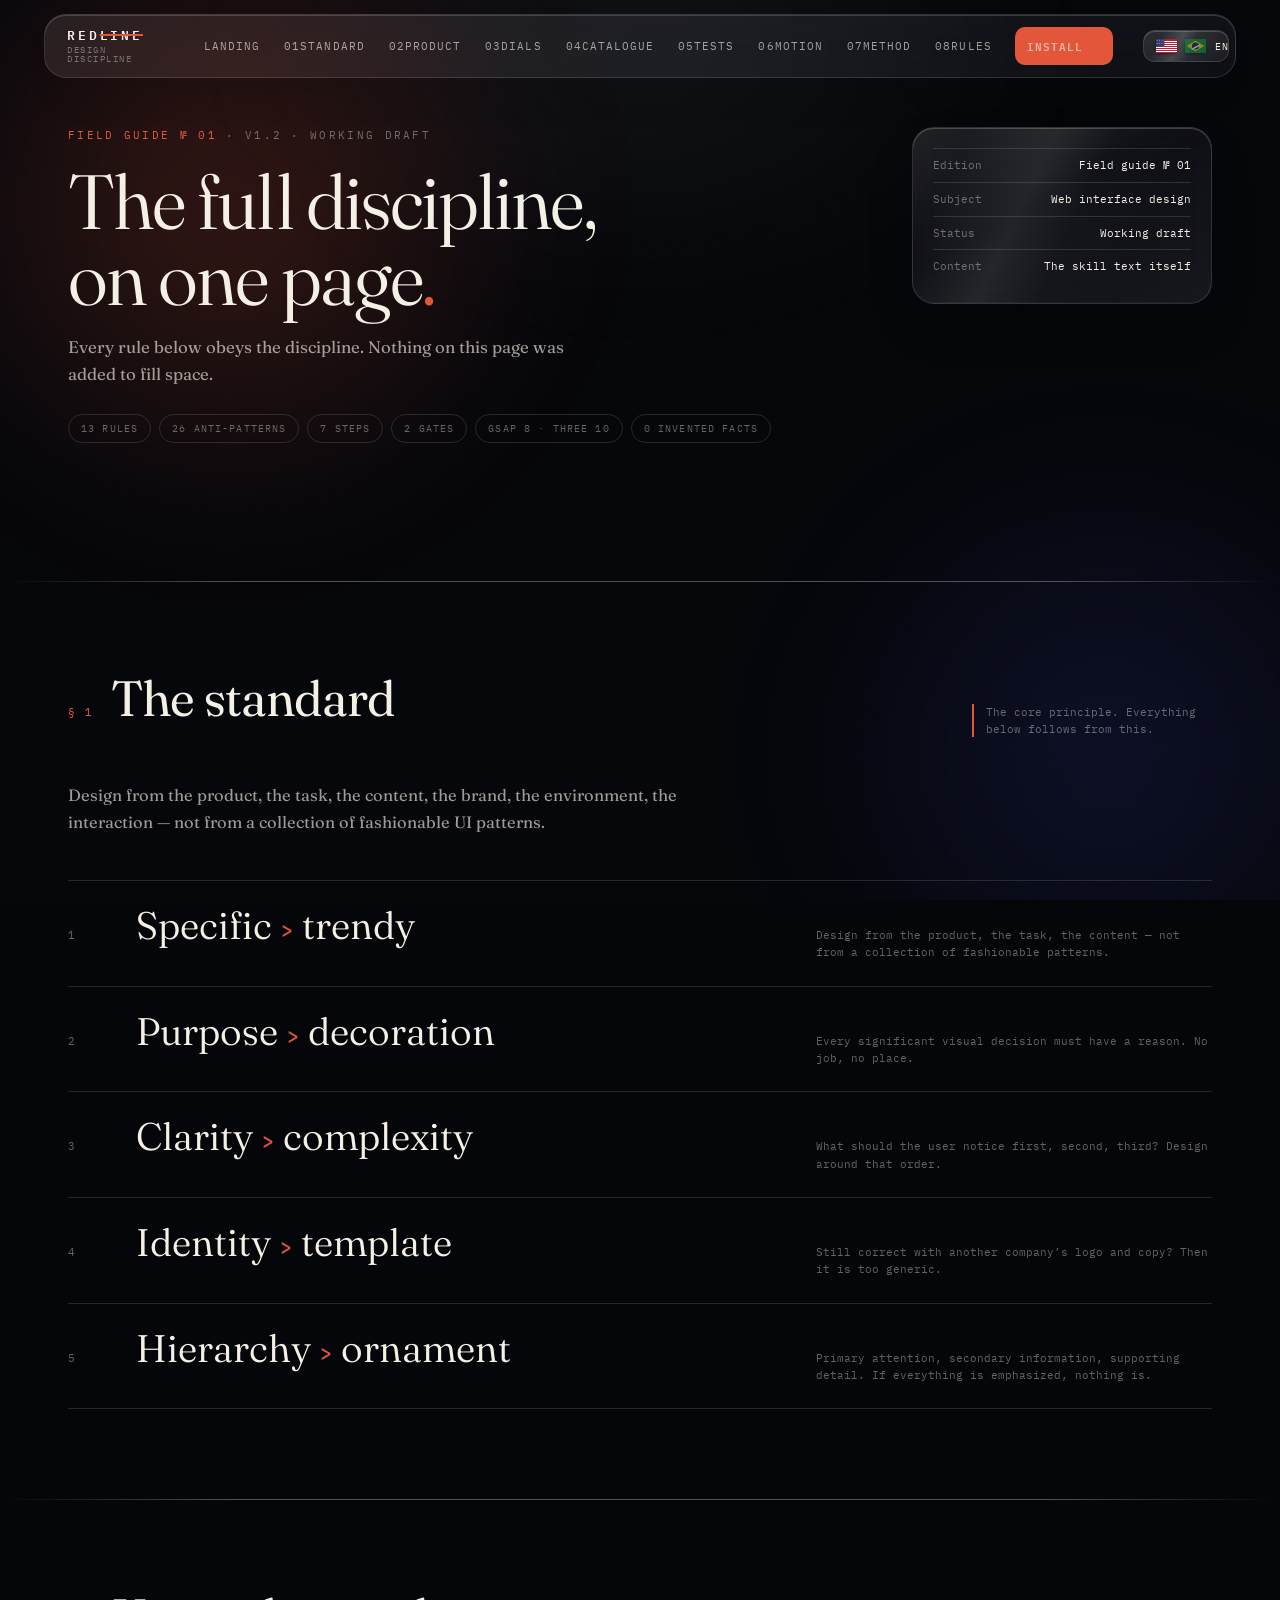
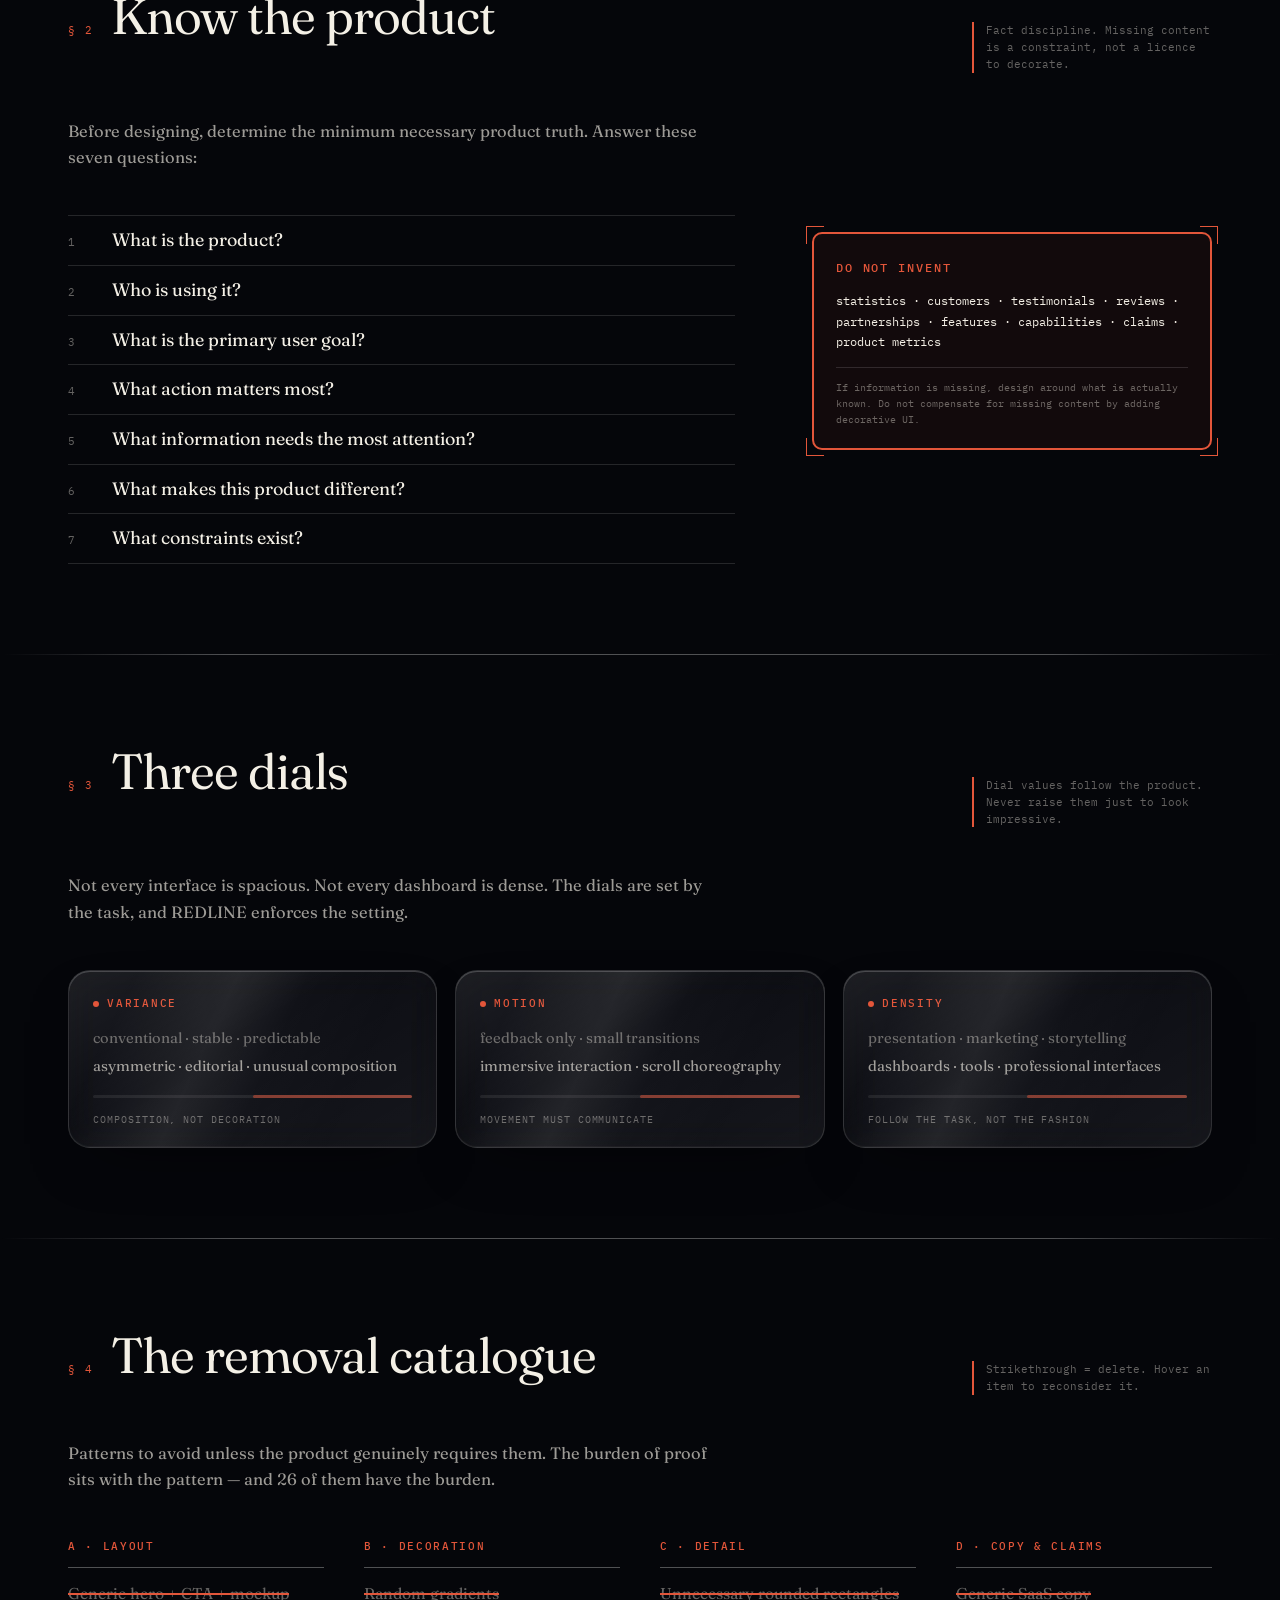
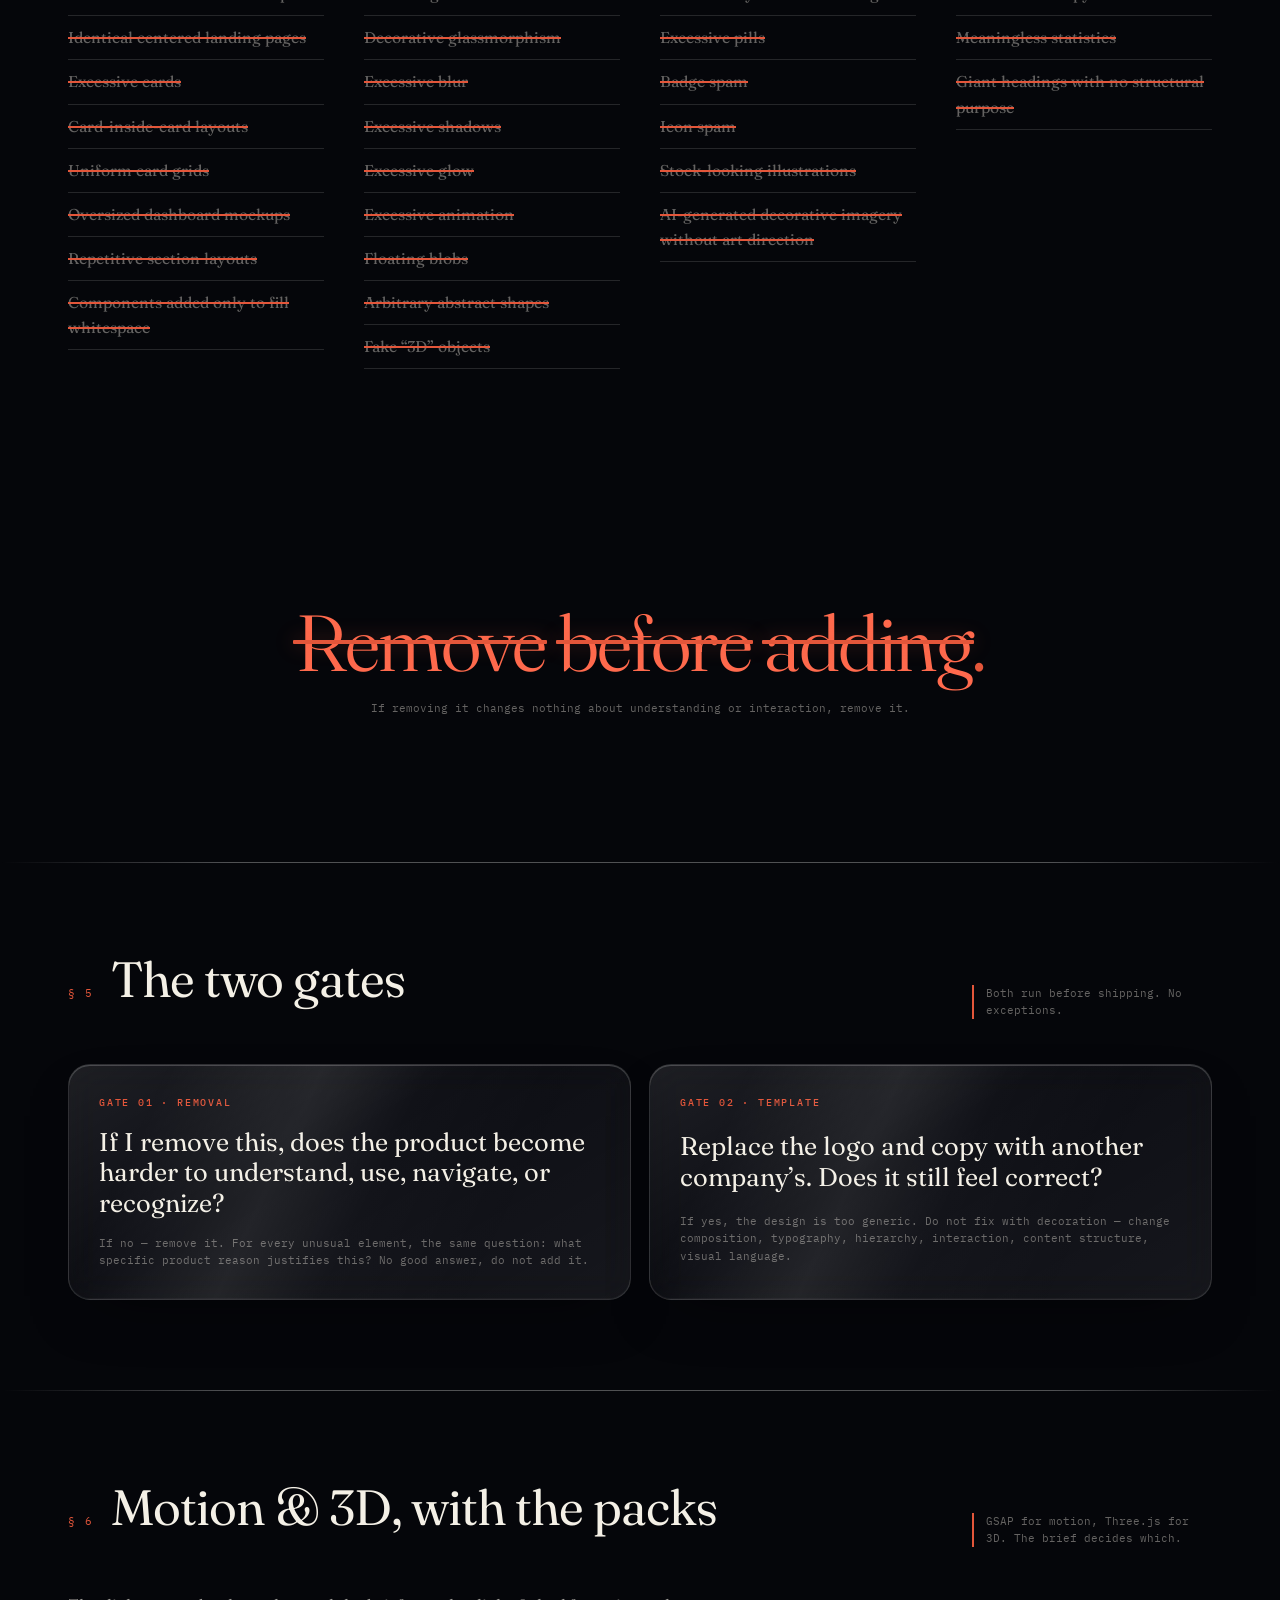
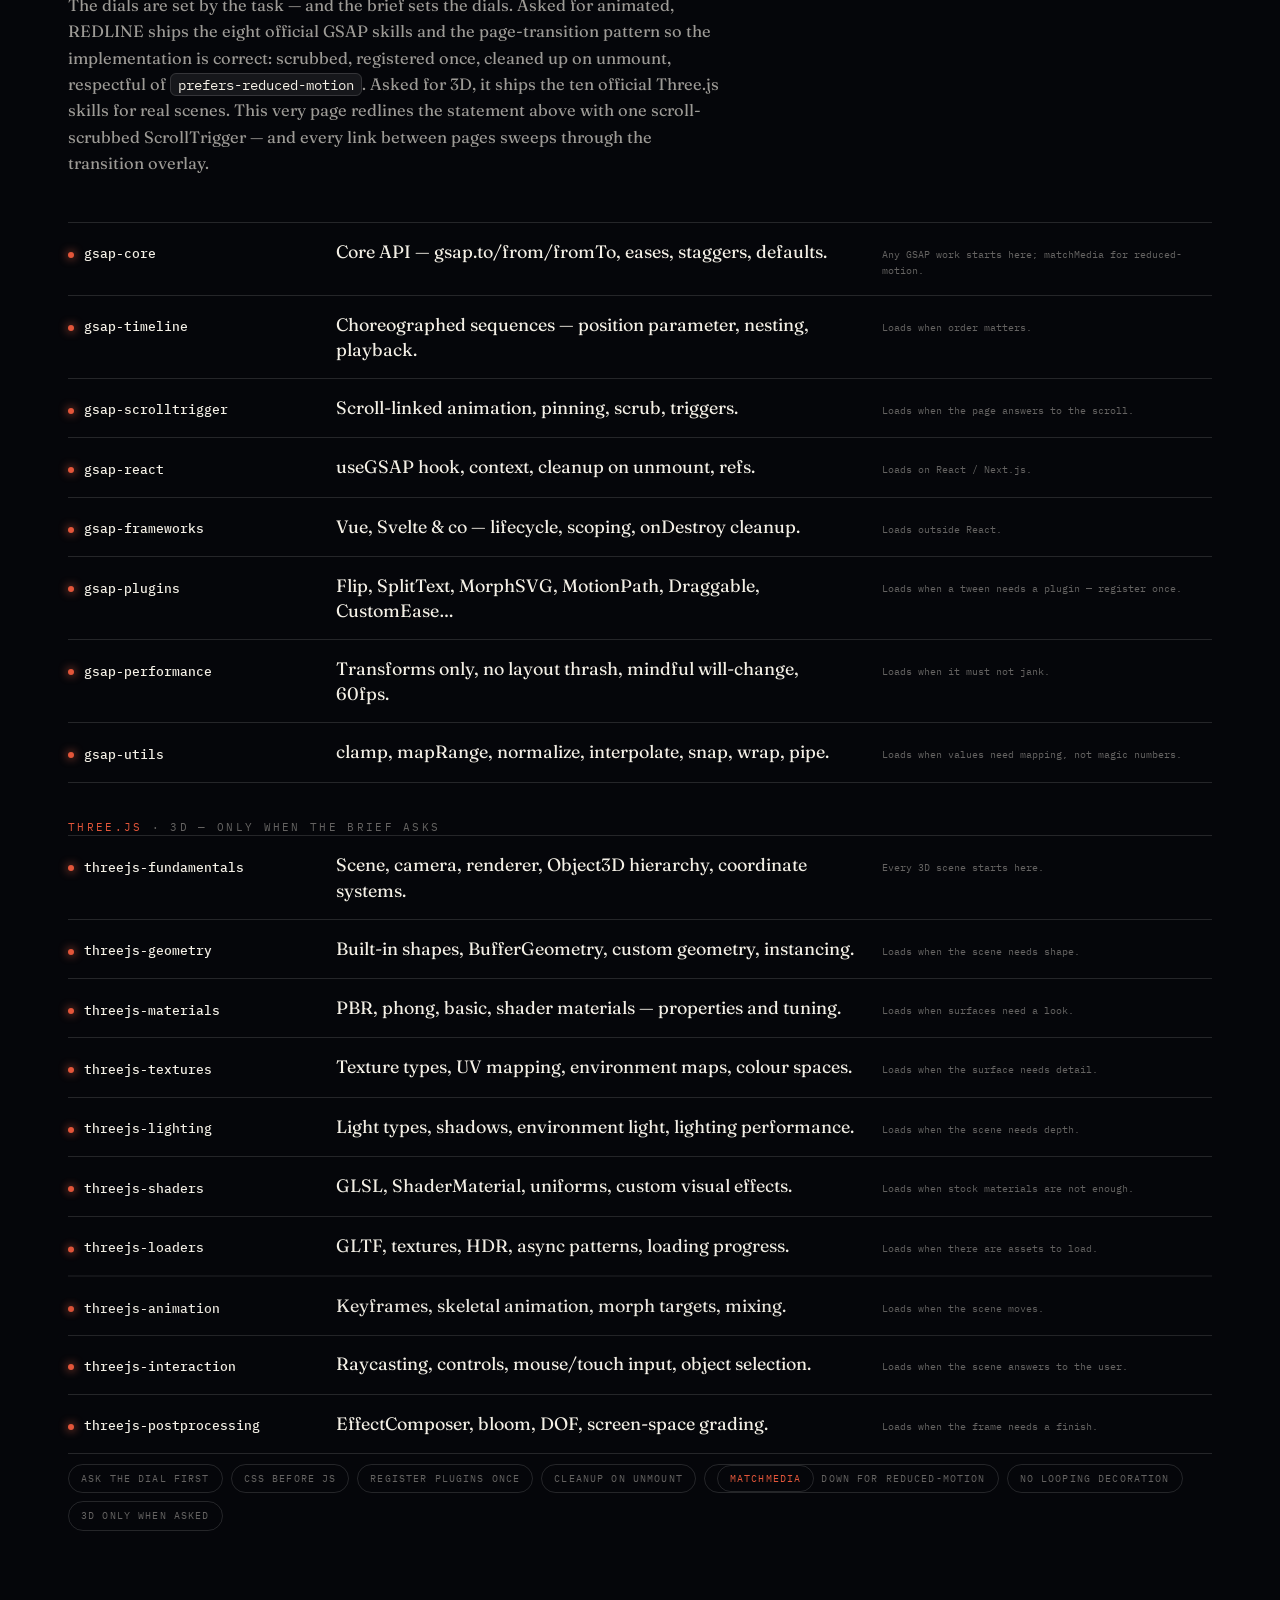
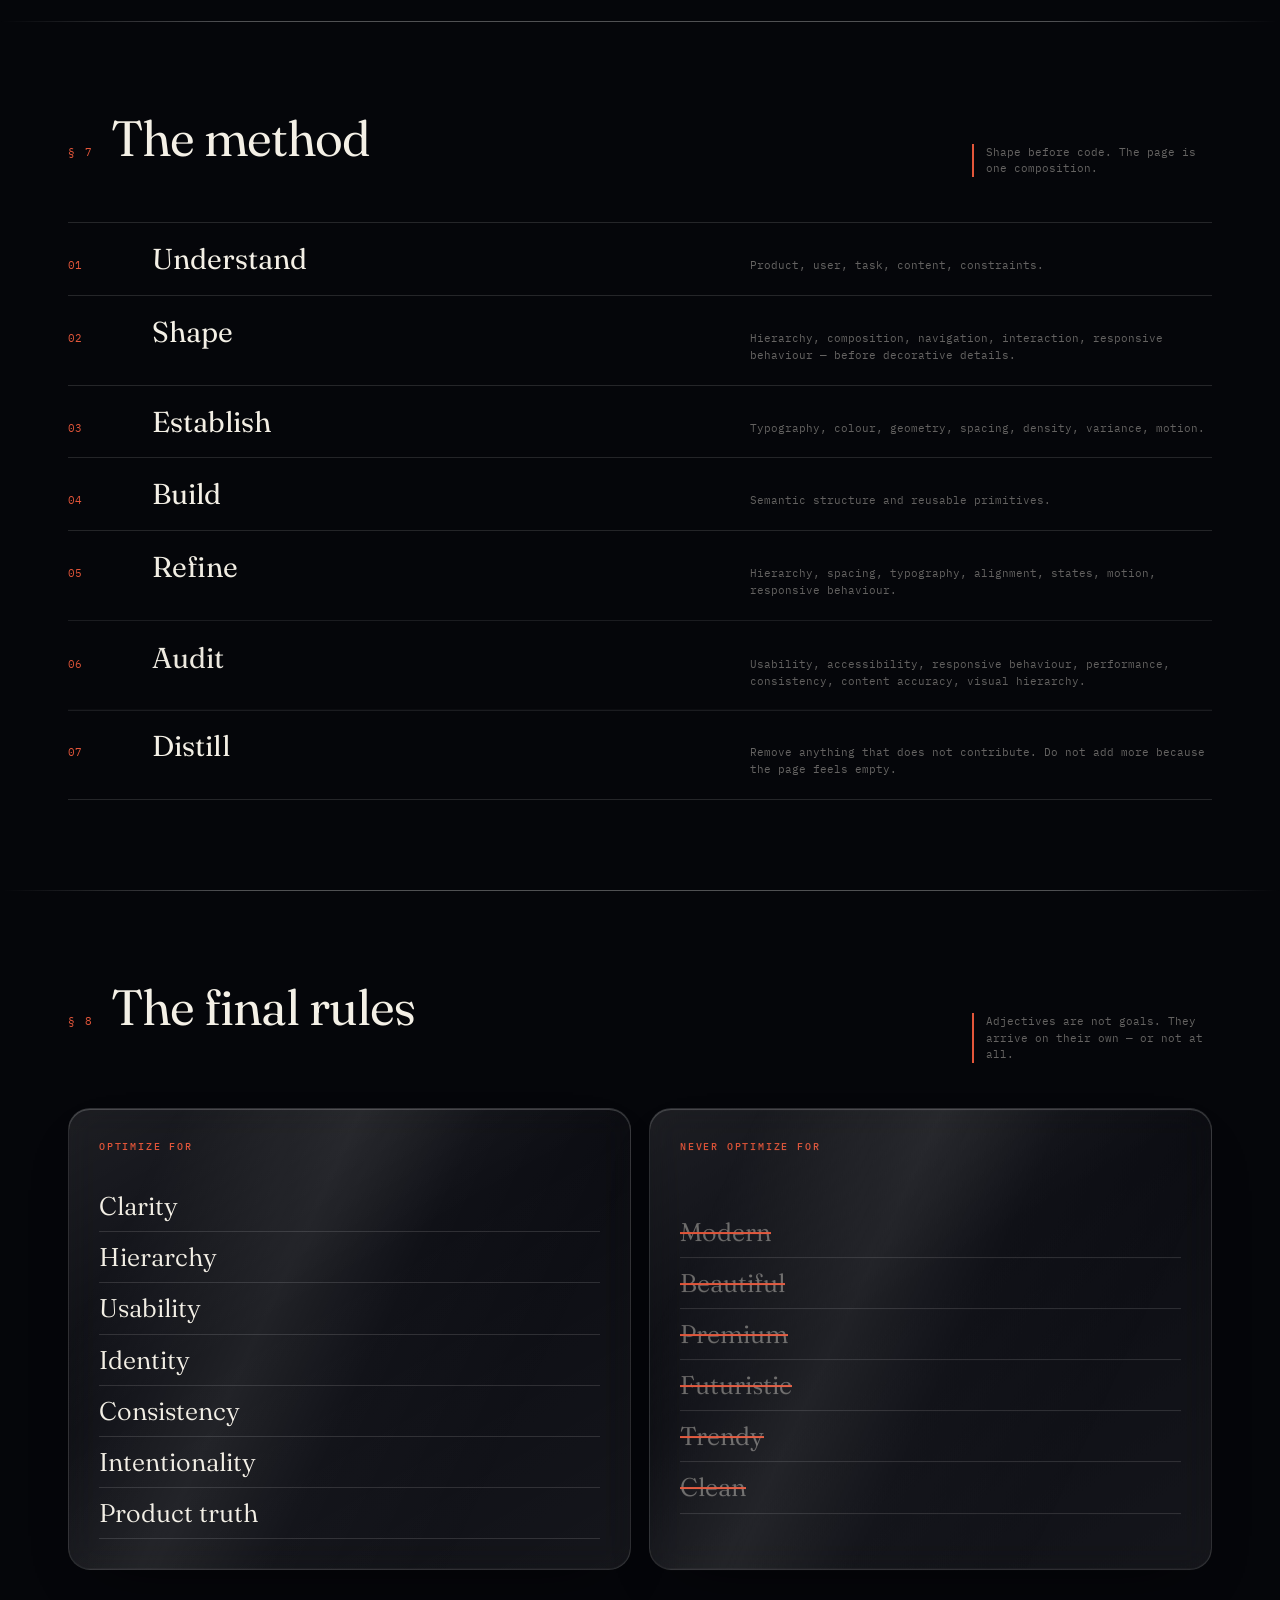
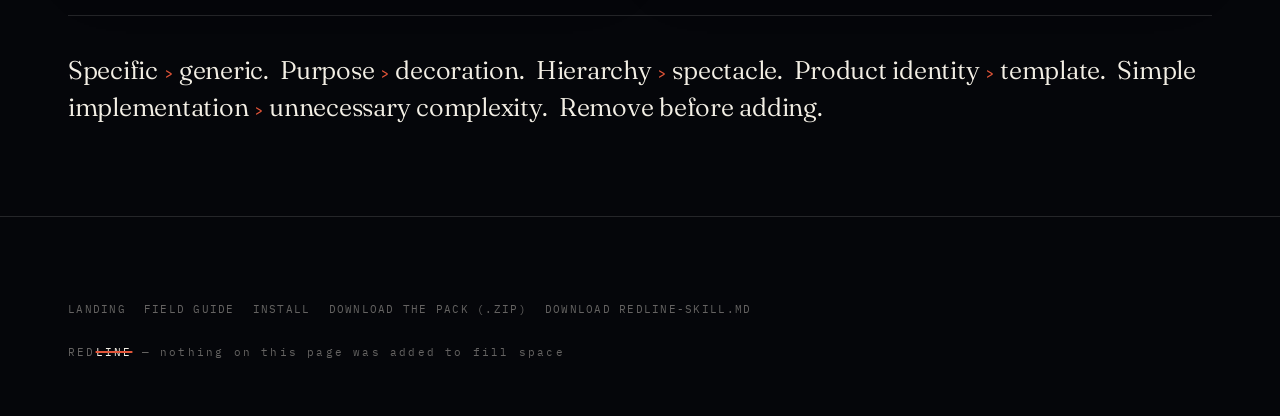
==== commit 0ac653b3: "SEO: canonical, OG/Twitter cards, JSON-LD, sitemap, robots, og-image, apple-touch-icon" ====
--- a/guide.html
+++ b/guide.html
@@ -4,13 +4,72 @@
 <meta charset="utf-8">
 <meta name="viewport" content="width=device-width, initial-scale=1">
 <meta name="color-scheme" content="dark">
+<meta name="robots" content="index, follow, max-image-preview:large">
+<meta name="theme-color" content="#05060A">
+<meta name="author" content="KL Com">
 <title>The Field Guide — REDLINE</title>
 <meta name="description" content="The complete REDLINE field guide: the standard, product truth, the three dials, the removal catalogue, the gates, and the seven-phase method.">
+<link rel="canonical" href="https://klcombr.github.io/redline/guide.html">
+<meta property="og:type" content="article">
+<meta property="og:site_name" content="REDLINE — design discipline skill">
+<meta property="og:locale" content="en_US">
+<meta property="og:locale:alternate" content="pt_BR">
+<meta property="og:url" content="https://klcombr.github.io/redline/guide.html">
+<meta property="og:title" content="The Field Guide — REDLINE">
+<meta property="og:description" content="The complete REDLINE field guide: the standard, product truth, the three dials, the removal catalogue, the gates, and the seven-phase method.">
+<meta property="og:image" content="https://klcombr.github.io/redline/og-image.png">
+<meta property="og:image:width" content="1200">
+<meta property="og:image:height" content="630">
+<meta property="og:image:alt" content="REDLINE — the design discipline field guide.">
+<meta name="twitter:card" content="summary_large_image">
+<meta name="twitter:title" content="The Field Guide — REDLINE">
+<meta name="twitter:description" content="The complete REDLINE field guide: the standard, product truth, the three dials, the removal catalogue, the gates, and the seven-phase method.">
+<meta name="twitter:image" content="https://klcombr.github.io/redline/og-image.png">
 <link rel="preconnect" href="https://fonts.googleapis.com">
 <link rel="preconnect" href="https://fonts.gstatic.com" crossorigin>
 <link href="https://fonts.googleapis.com/css2?family=Fraunces:ital,opsz,wght@0,9..144,300..700;1,9..144,300..700&family=IBM+Plex+Mono:ital,wght@0,400;0,500;1,400&display=swap" rel="stylesheet">
 <link rel="icon" href="data:image/svg+xml,%3Csvg xmlns='http://www.w3.org/2000/svg' viewBox='0 0 32 32'%3E%3Crect width='32' height='32' rx='7' fill='%2305060A'/%3E%3Crect x='4' y='15' width='24' height='2' rx='1' fill='%23E3563A'/%3E%3C/svg%3E">
+<link rel="apple-touch-icon" href="apple-touch-icon.png">
 <link rel="stylesheet" href="styles.css">
+<script type="application/ld+json">
+{
+  "@context": "https://schema.org",
+  "@graph": [
+    {
+      "@type": "WebSite",
+      "@id": "https://klcombr.github.io/redline/#website",
+      "url": "https://klcombr.github.io/redline/",
+      "name": "REDLINE — design discipline skill",
+      "alternateName": "REDLINE",
+      "description": "REDLINE is a design discipline skill — one SKILL.md file that keeps AI-generated interfaces intentional, coherent, and human.",
+      "inLanguage": ["en", "pt-BR"],
+      "publisher": {
+        "@type": "Organization",
+        "@id": "https://github.com/klcombr#organization",
+        "name": "KL Com",
+        "url": "https://github.com/klcombr"
+      }
+    },
+    {
+      "@type": "WebPage",
+      "@id": "https://klcombr.github.io/redline/guide.html#webpage",
+      "url": "https://klcombr.github.io/redline/guide.html",
+      "name": "The Field Guide — REDLINE",
+      "description": "The complete REDLINE field guide: the standard, product truth, the three dials, the removal catalogue, the gates, and the seven-phase method.",
+      "inLanguage": ["en", "pt-BR"],
+      "isPartOf": { "@id": "https://klcombr.github.io/redline/#website" }
+    },
+    {
+      "@type": "BreadcrumbList",
+      "@id": "https://klcombr.github.io/redline/guide.html#breadcrumbs",
+      "itemListElement": [
+        { "@type": "ListItem", "position": 1, "name": "REDLINE", "item": "https://klcombr.github.io/redline/" },
+        { "@type": "ListItem", "position": 2, "name": "The Field Guide", "item": "https://klcombr.github.io/redline/guide.html" }
+      ]
+    }
+  ]
+}
+</script>
 </head>
 <body>
 
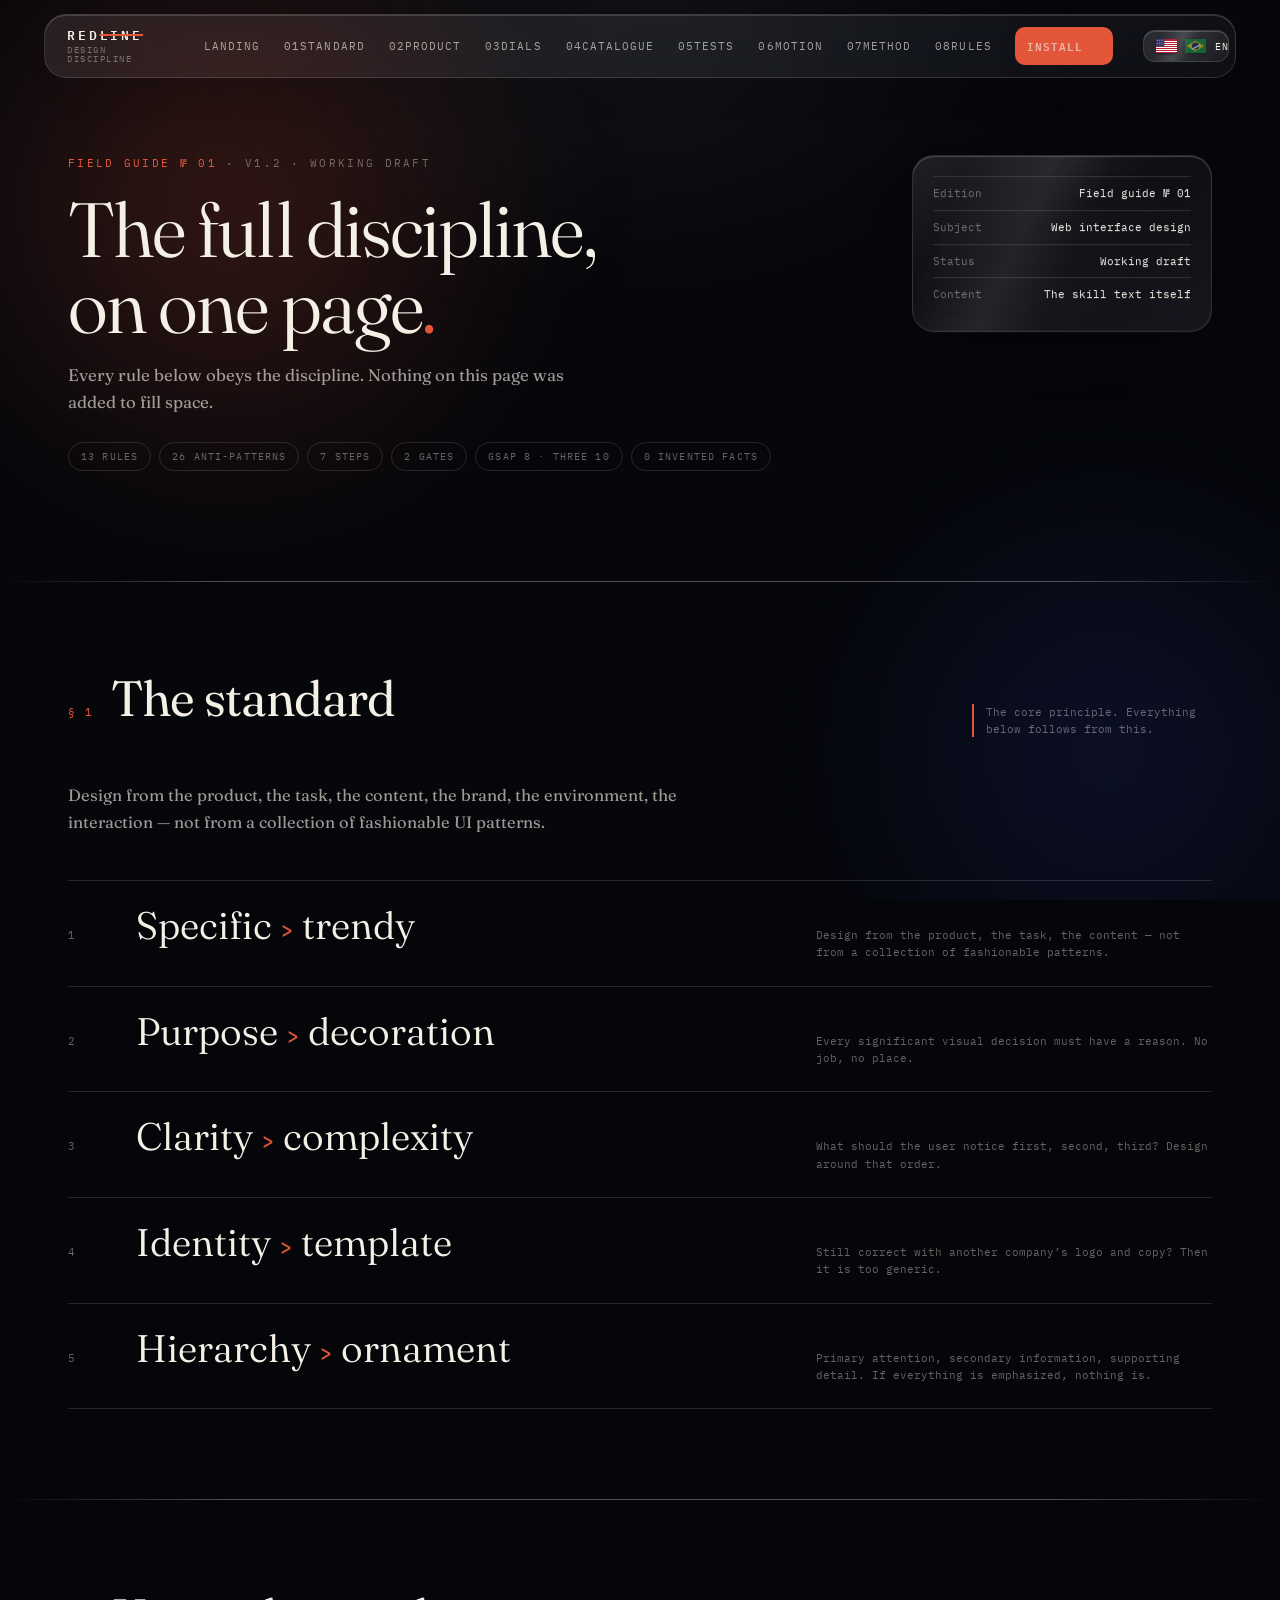
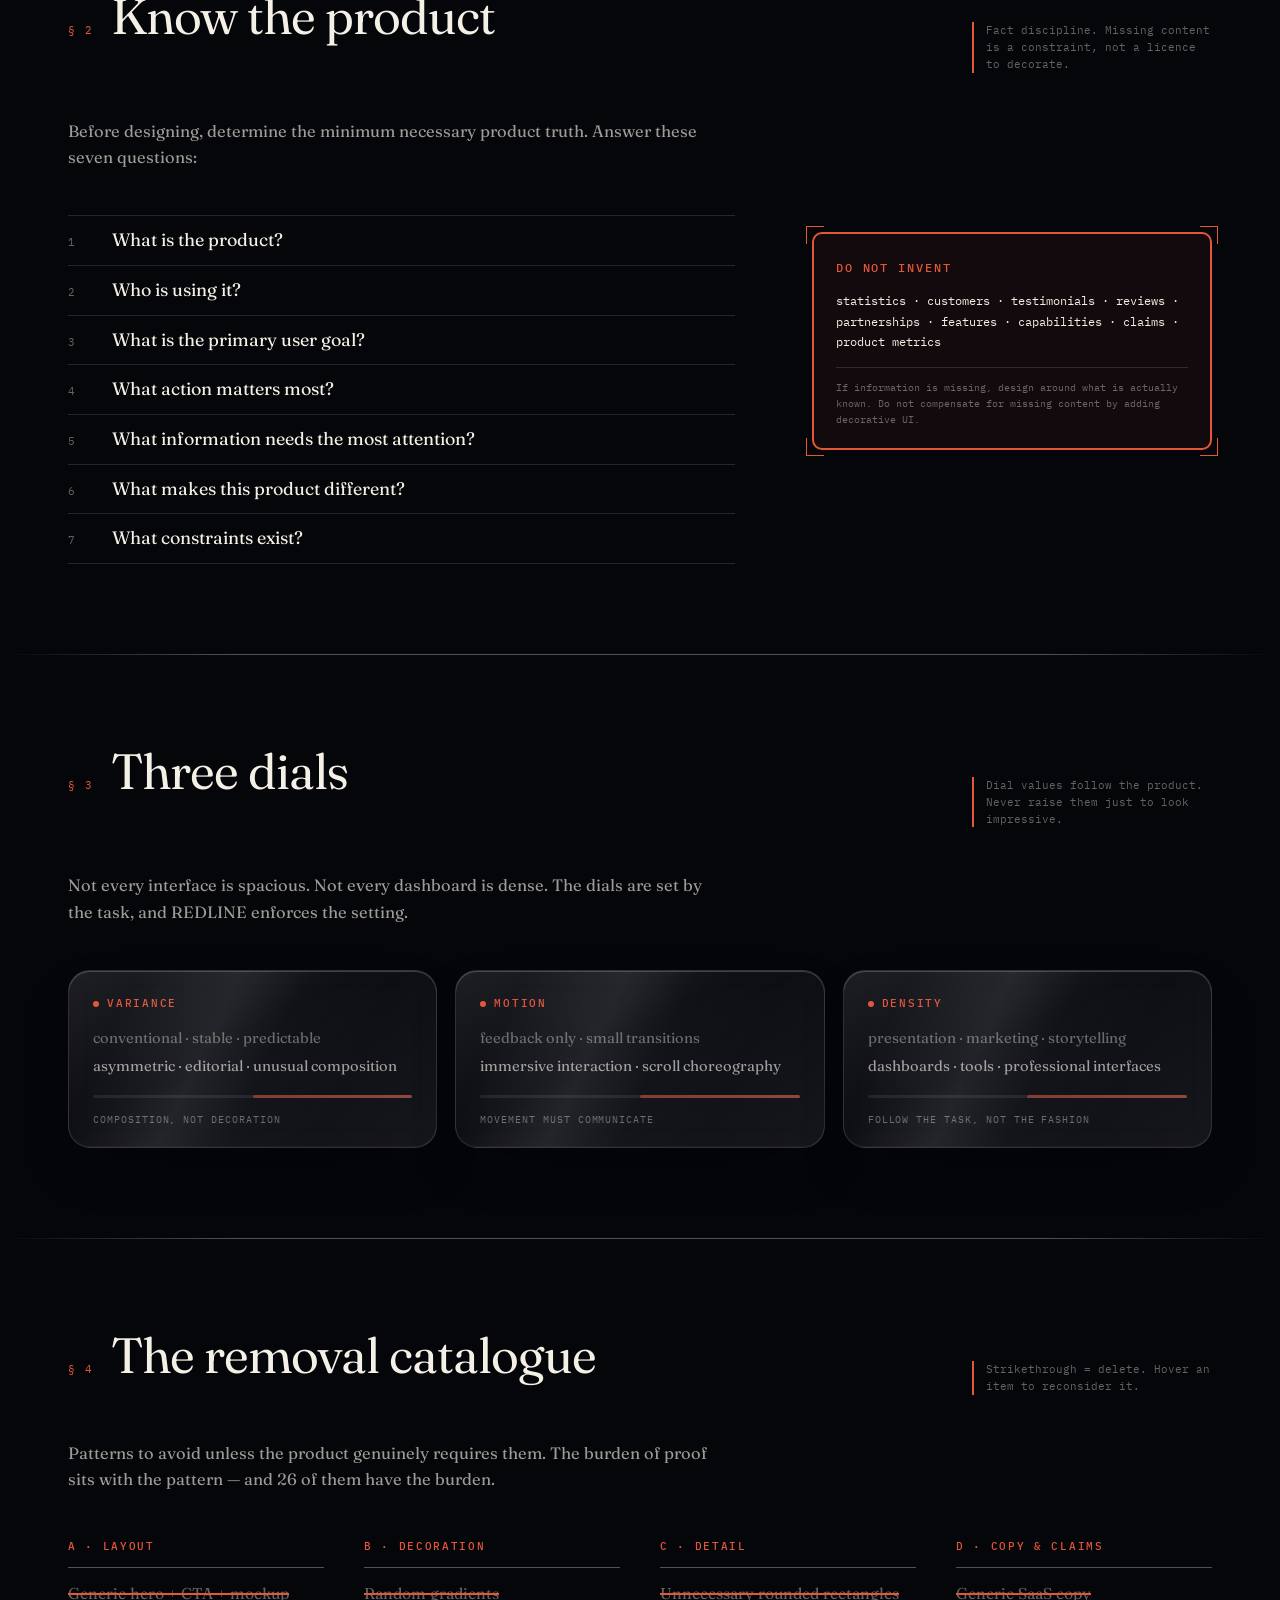
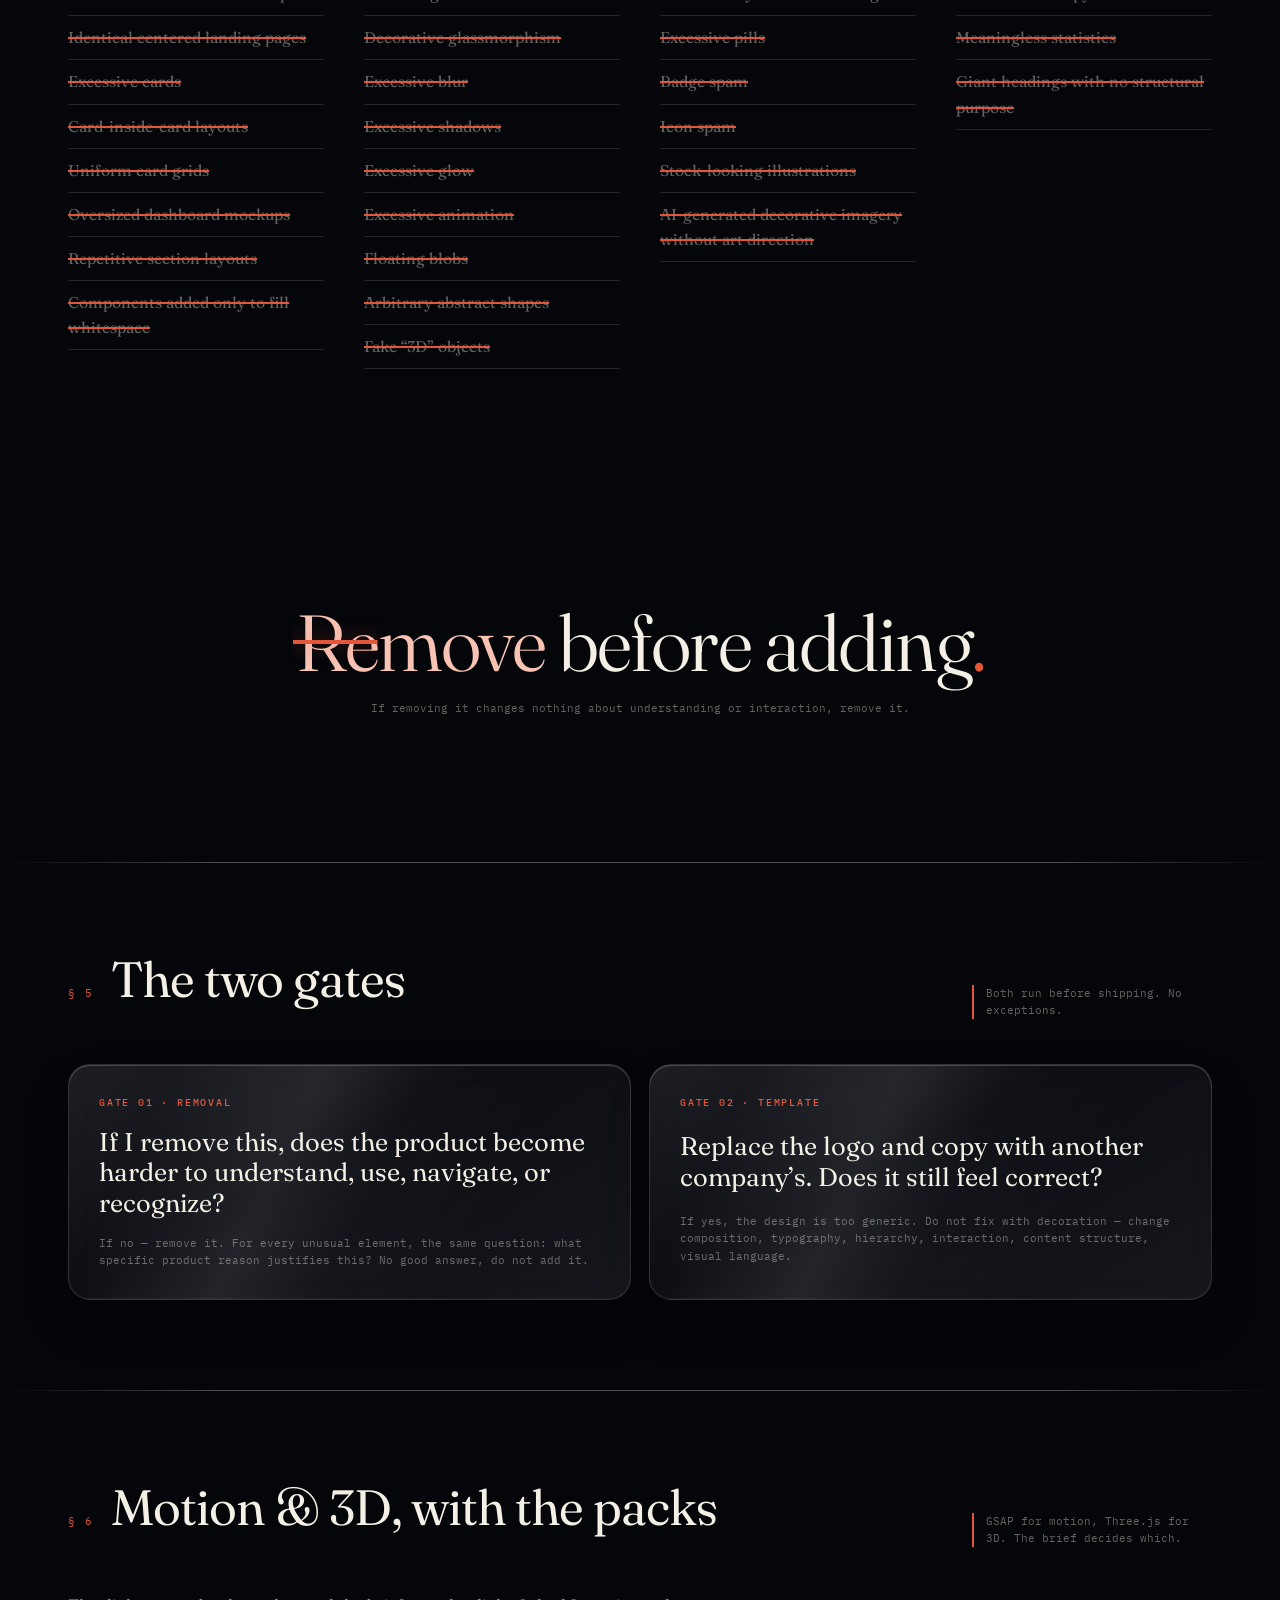
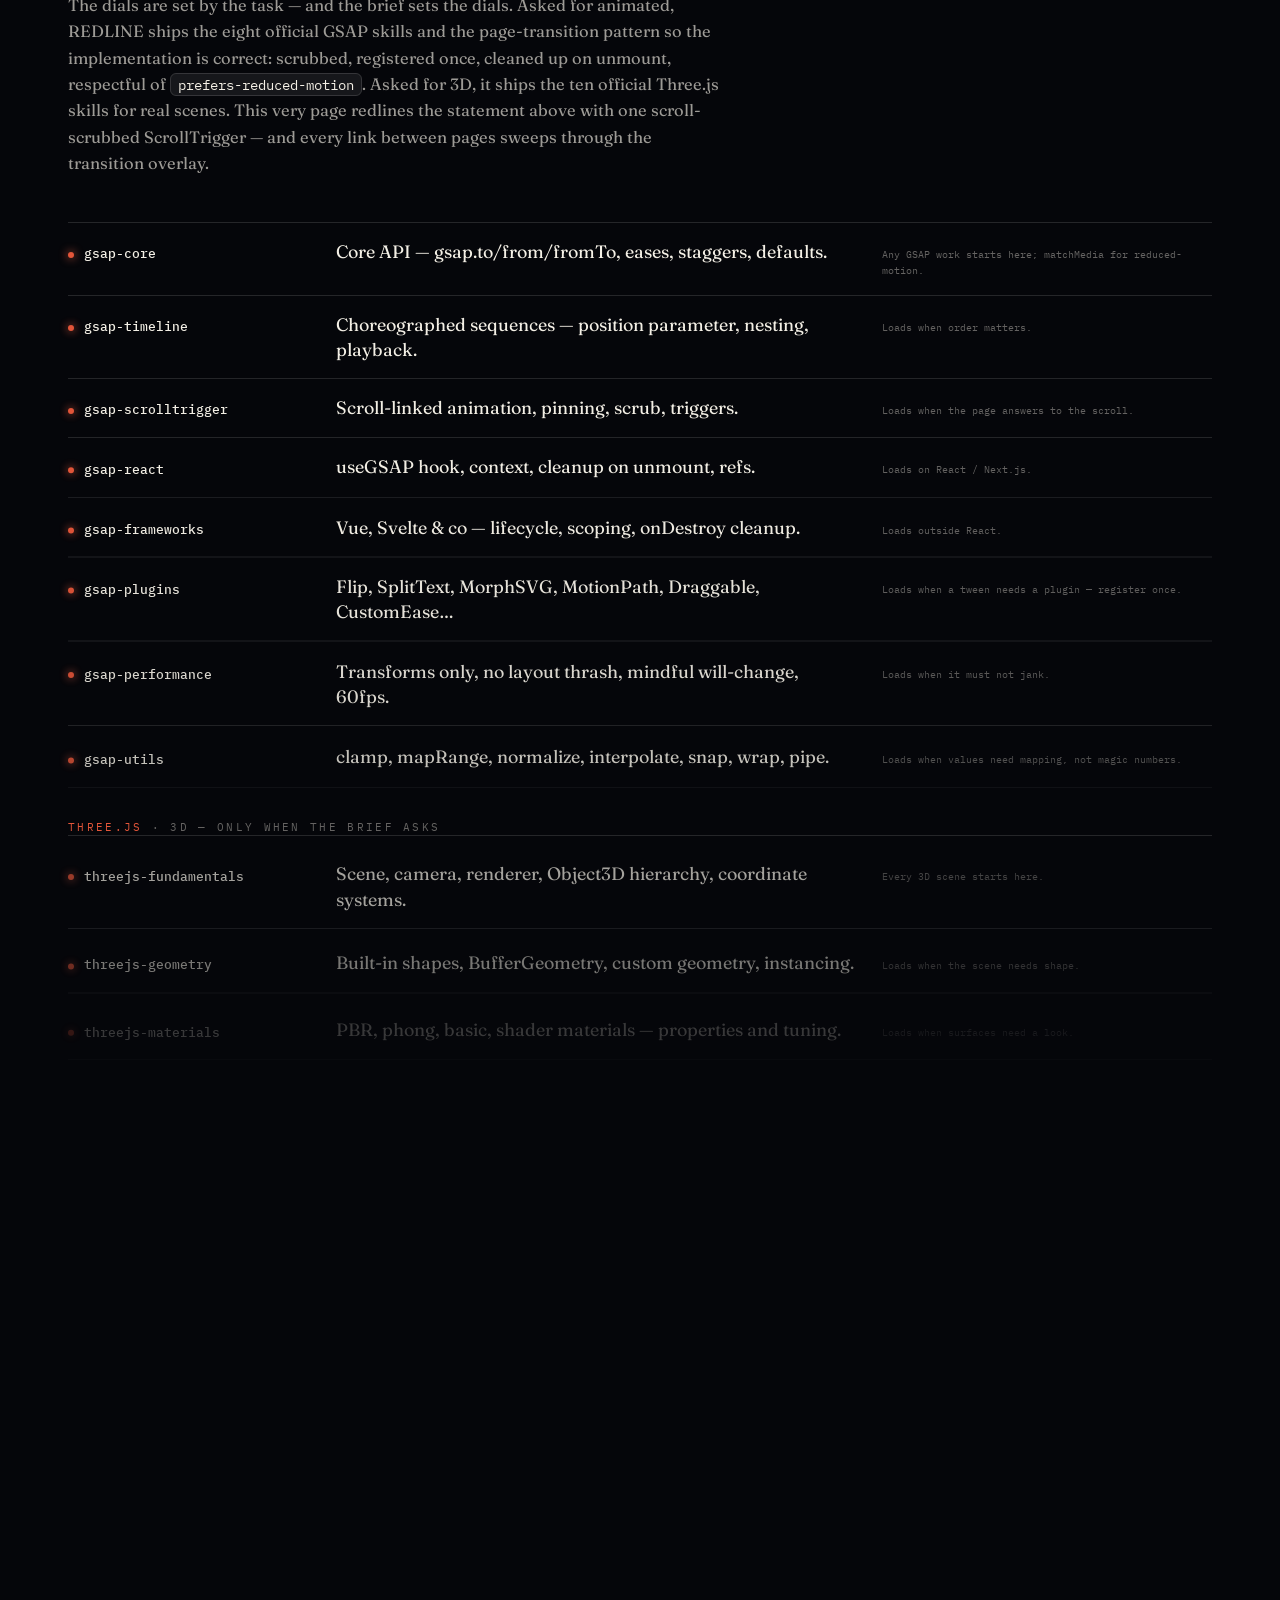
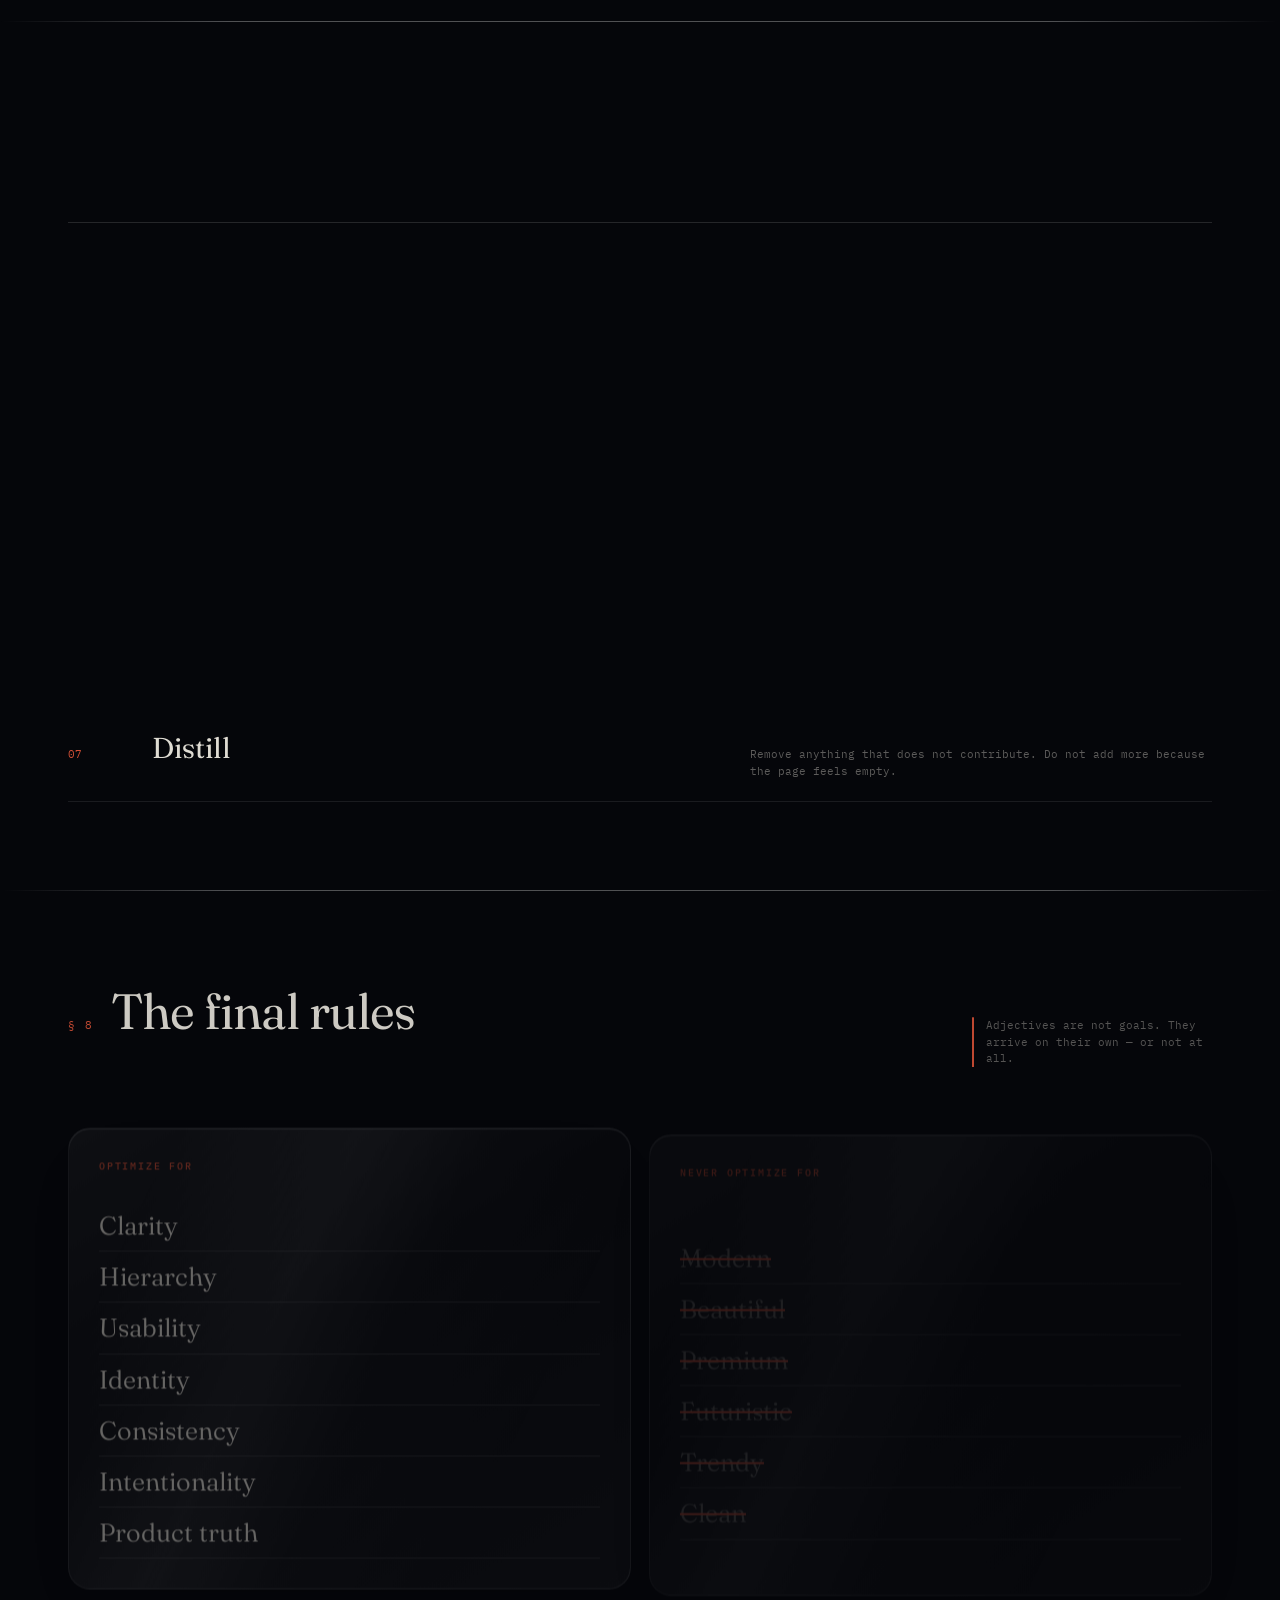
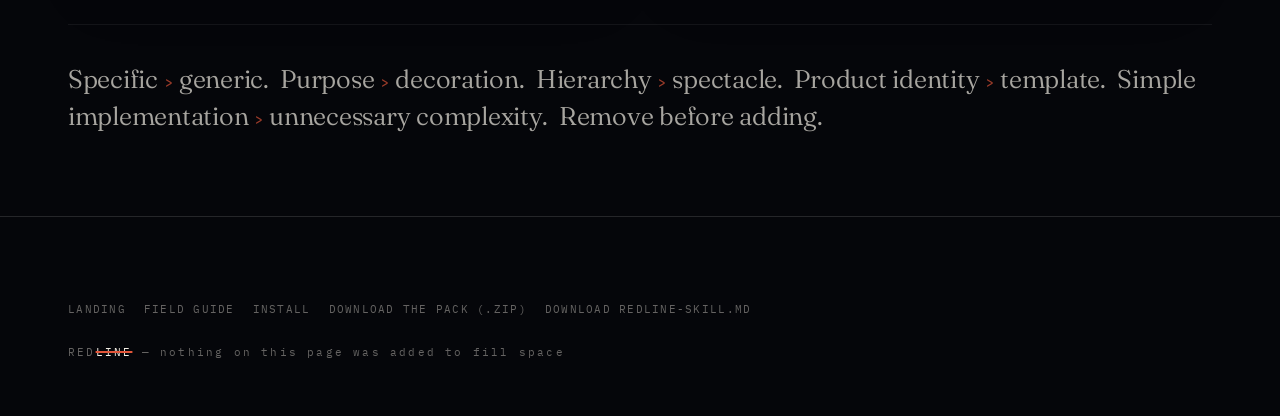
==== commit 7f1bbe4d: "SEO: canonical can\u00f4nica = Netlify (redline-skill.netlify.app); sitemap/robots/OG apontam para l" ====
--- a/guide.html
+++ b/guide.html
@@ -9,22 +9,22 @@
 <meta name="author" content="KL Com">
 <title>The Field Guide — REDLINE</title>
 <meta name="description" content="The complete REDLINE field guide: the standard, product truth, the three dials, the removal catalogue, the gates, and the seven-phase method.">
-<link rel="canonical" href="https://klcombr.github.io/redline/guide.html">
+<link rel="canonical" href="https://redline-skill.netlify.app/guide.html">
 <meta property="og:type" content="article">
 <meta property="og:site_name" content="REDLINE — design discipline skill">
 <meta property="og:locale" content="en_US">
 <meta property="og:locale:alternate" content="pt_BR">
-<meta property="og:url" content="https://klcombr.github.io/redline/guide.html">
+<meta property="og:url" content="https://redline-skill.netlify.app/guide.html">
 <meta property="og:title" content="The Field Guide — REDLINE">
 <meta property="og:description" content="The complete REDLINE field guide: the standard, product truth, the three dials, the removal catalogue, the gates, and the seven-phase method.">
-<meta property="og:image" content="https://klcombr.github.io/redline/og-image.png">
+<meta property="og:image" content="https://redline-skill.netlify.app/og-image.png">
 <meta property="og:image:width" content="1200">
 <meta property="og:image:height" content="630">
 <meta property="og:image:alt" content="REDLINE — the design discipline field guide.">
 <meta name="twitter:card" content="summary_large_image">
 <meta name="twitter:title" content="The Field Guide — REDLINE">
 <meta name="twitter:description" content="The complete REDLINE field guide: the standard, product truth, the three dials, the removal catalogue, the gates, and the seven-phase method.">
-<meta name="twitter:image" content="https://klcombr.github.io/redline/og-image.png">
+<meta name="twitter:image" content="https://redline-skill.netlify.app/og-image.png">
 <link rel="preconnect" href="https://fonts.googleapis.com">
 <link rel="preconnect" href="https://fonts.gstatic.com" crossorigin>
 <link href="https://fonts.googleapis.com/css2?family=Fraunces:ital,opsz,wght@0,9..144,300..700;1,9..144,300..700&family=IBM+Plex+Mono:ital,wght@0,400;0,500;1,400&display=swap" rel="stylesheet">
@@ -37,8 +37,8 @@
   "@graph": [
     {
       "@type": "WebSite",
-      "@id": "https://klcombr.github.io/redline/#website",
-      "url": "https://klcombr.github.io/redline/",
+      "@id": "https://redline-skill.netlify.app/#website",
+      "url": "https://redline-skill.netlify.app/",
       "name": "REDLINE — design discipline skill",
       "alternateName": "REDLINE",
       "description": "REDLINE is a design discipline skill — one SKILL.md file that keeps AI-generated interfaces intentional, coherent, and human.",
@@ -52,19 +52,19 @@
     },
     {
       "@type": "WebPage",
-      "@id": "https://klcombr.github.io/redline/guide.html#webpage",
-      "url": "https://klcombr.github.io/redline/guide.html",
+      "@id": "https://redline-skill.netlify.app/guide.html#webpage",
+      "url": "https://redline-skill.netlify.app/guide.html",
       "name": "The Field Guide — REDLINE",
       "description": "The complete REDLINE field guide: the standard, product truth, the three dials, the removal catalogue, the gates, and the seven-phase method.",
       "inLanguage": ["en", "pt-BR"],
-      "isPartOf": { "@id": "https://klcombr.github.io/redline/#website" }
+      "isPartOf": { "@id": "https://redline-skill.netlify.app/#website" }
     },
     {
       "@type": "BreadcrumbList",
-      "@id": "https://klcombr.github.io/redline/guide.html#breadcrumbs",
+      "@id": "https://redline-skill.netlify.app/guide.html#breadcrumbs",
       "itemListElement": [
-        { "@type": "ListItem", "position": 1, "name": "REDLINE", "item": "https://klcombr.github.io/redline/" },
-        { "@type": "ListItem", "position": 2, "name": "The Field Guide", "item": "https://klcombr.github.io/redline/guide.html" }
+        { "@type": "ListItem", "position": 1, "name": "REDLINE", "item": "https://redline-skill.netlify.app/" },
+        { "@type": "ListItem", "position": 2, "name": "The Field Guide", "item": "https://redline-skill.netlify.app/guide.html" }
       ]
     }
   ]
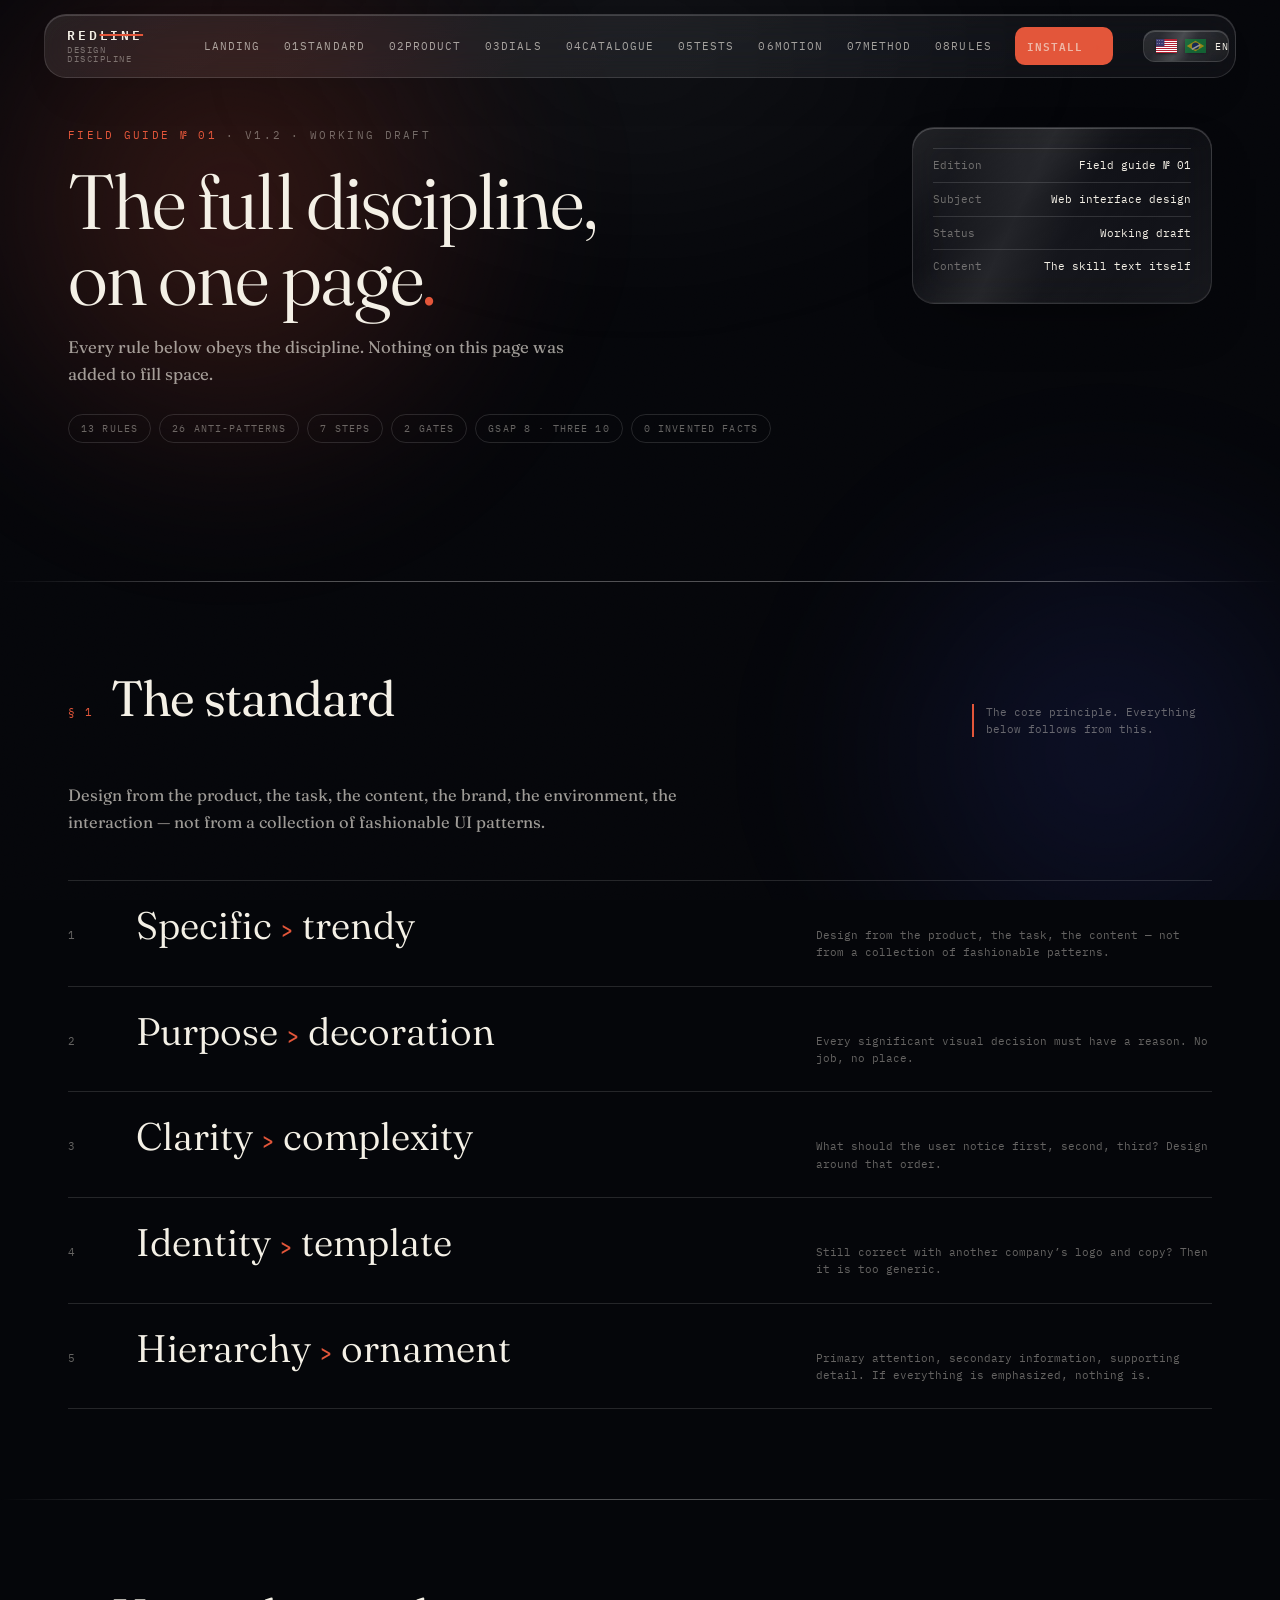
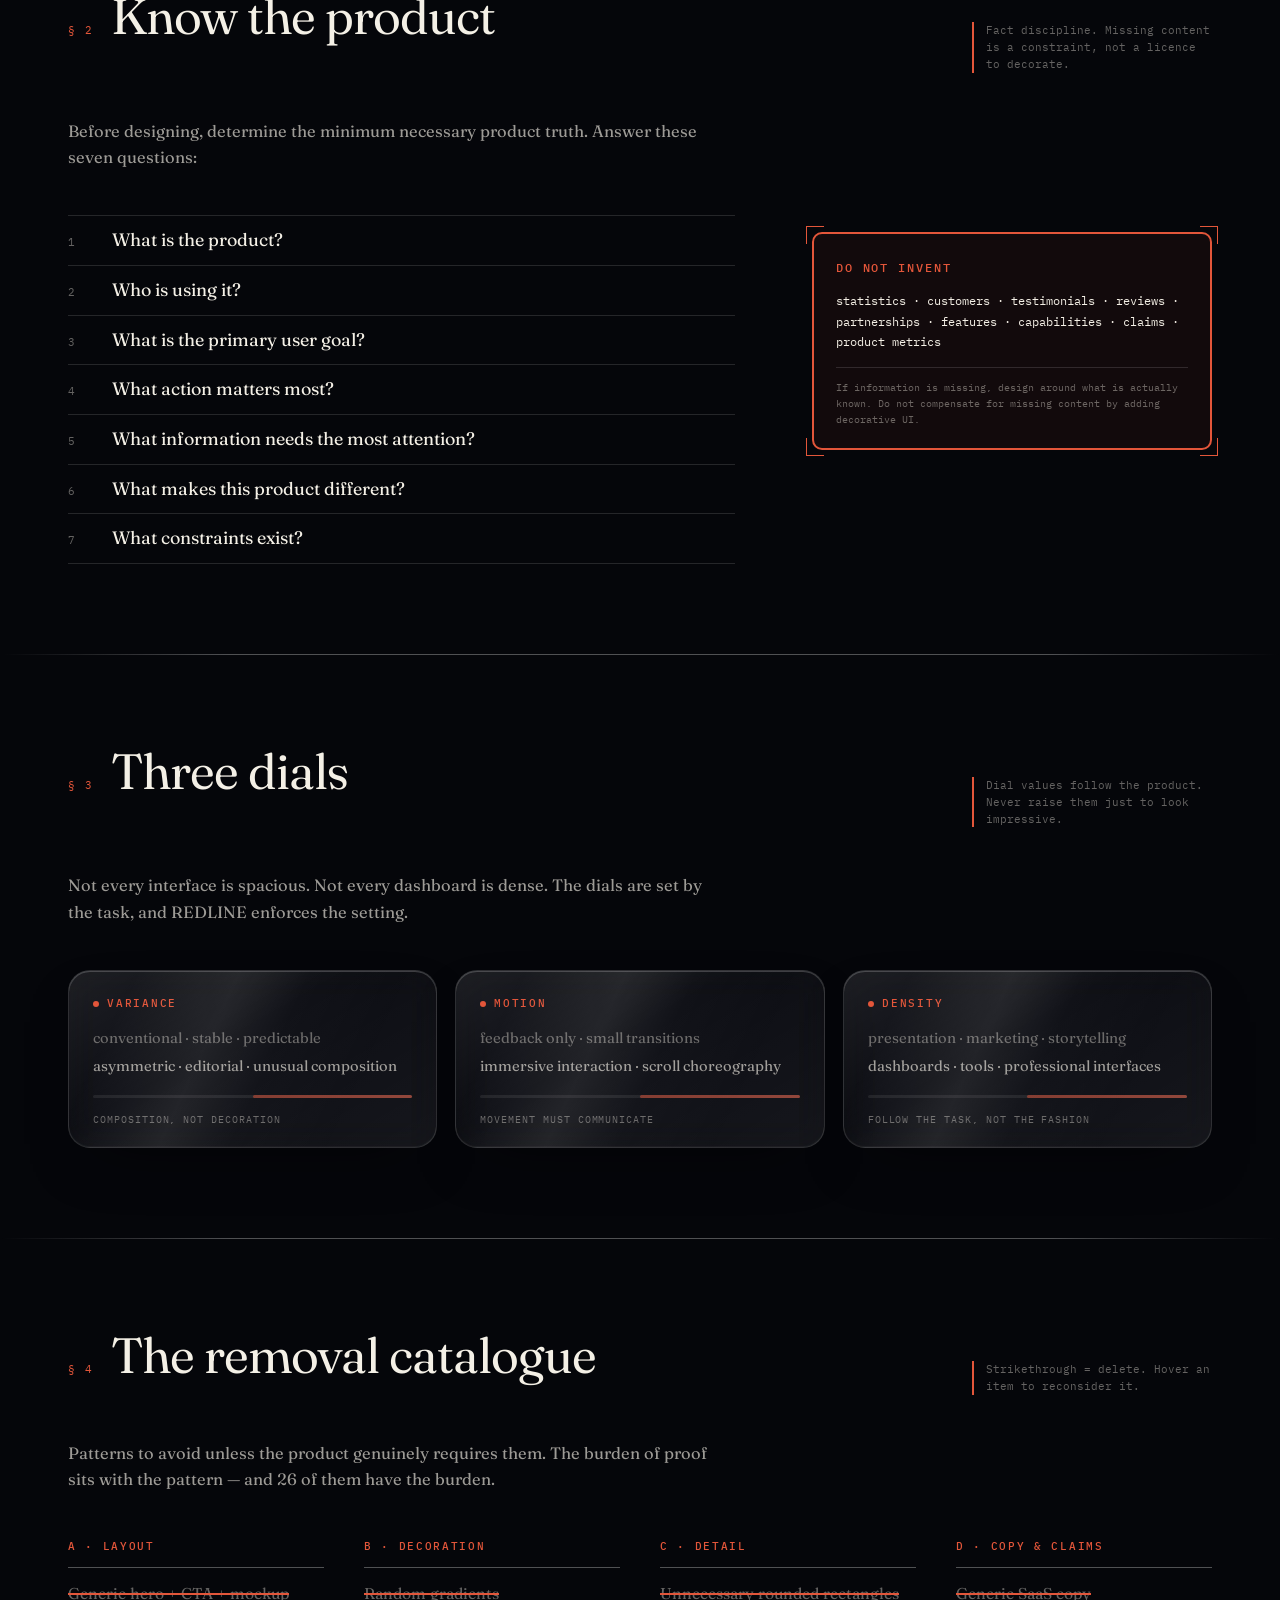
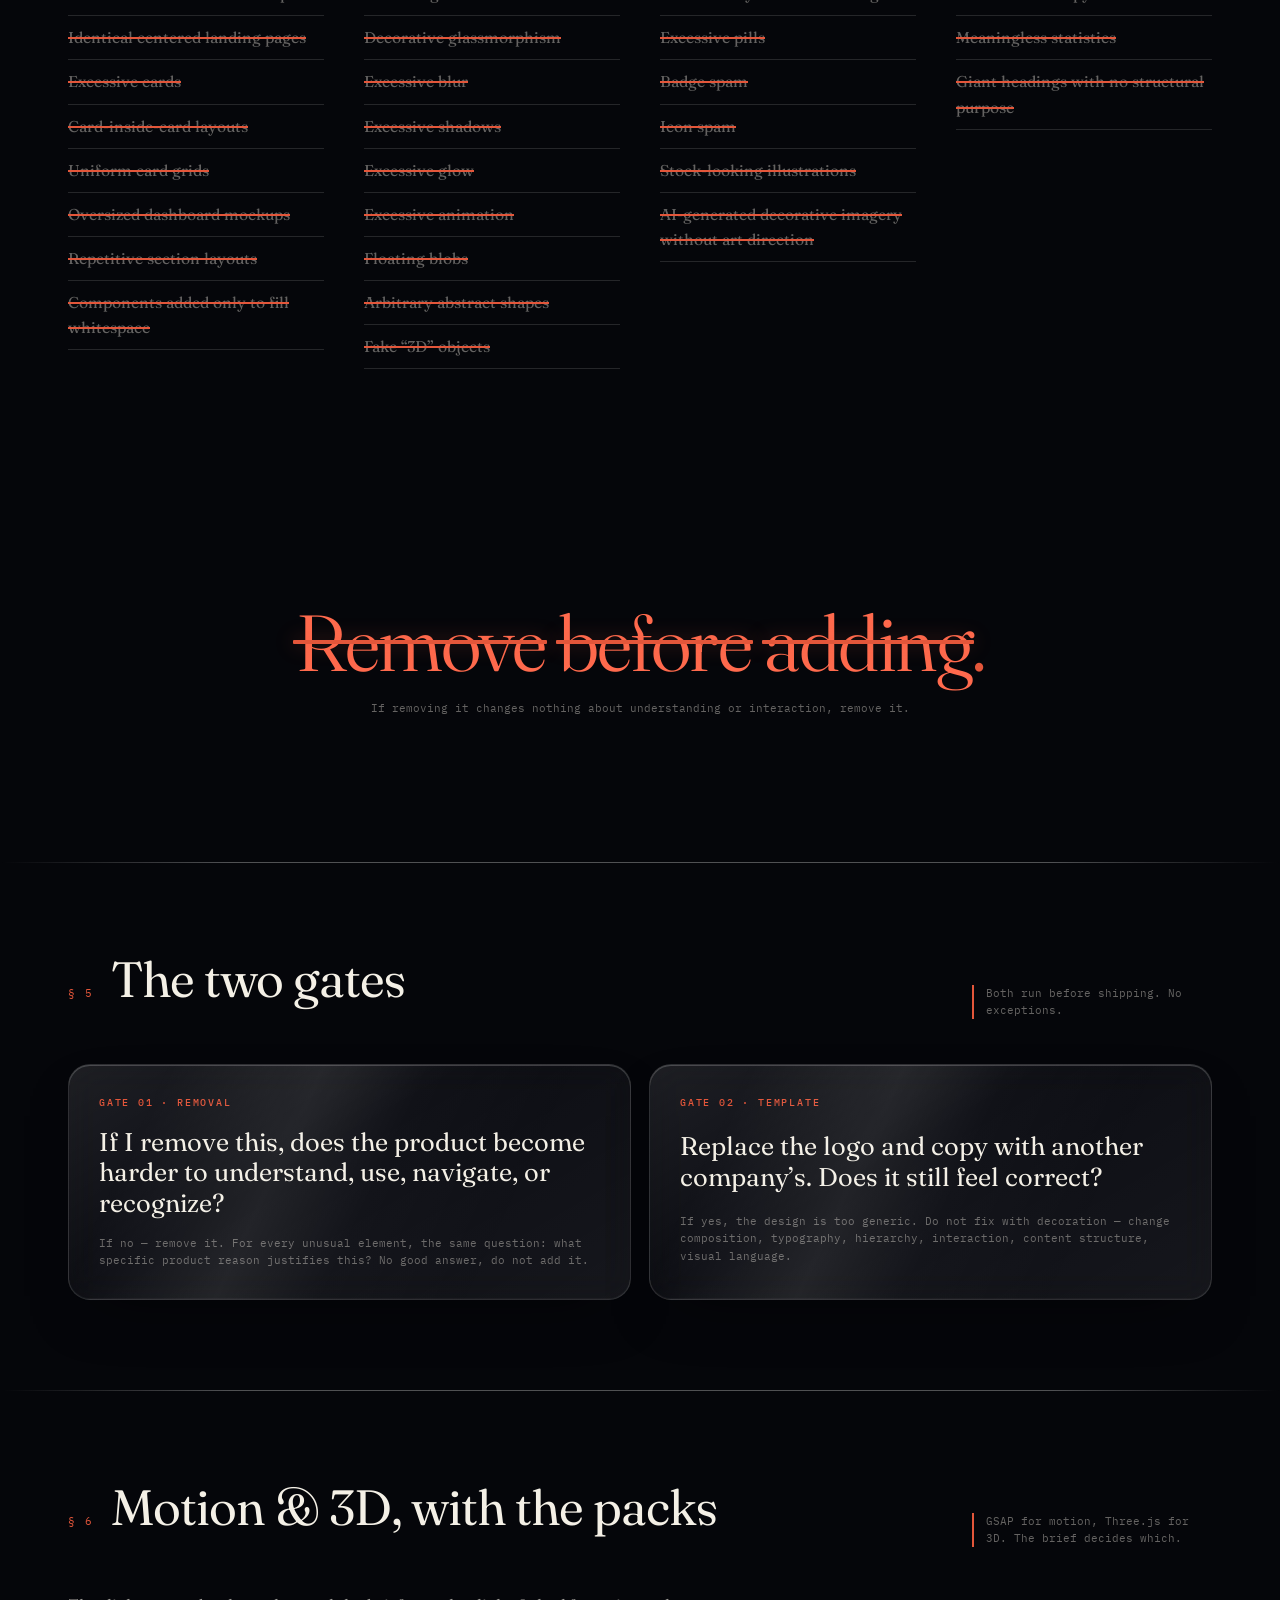
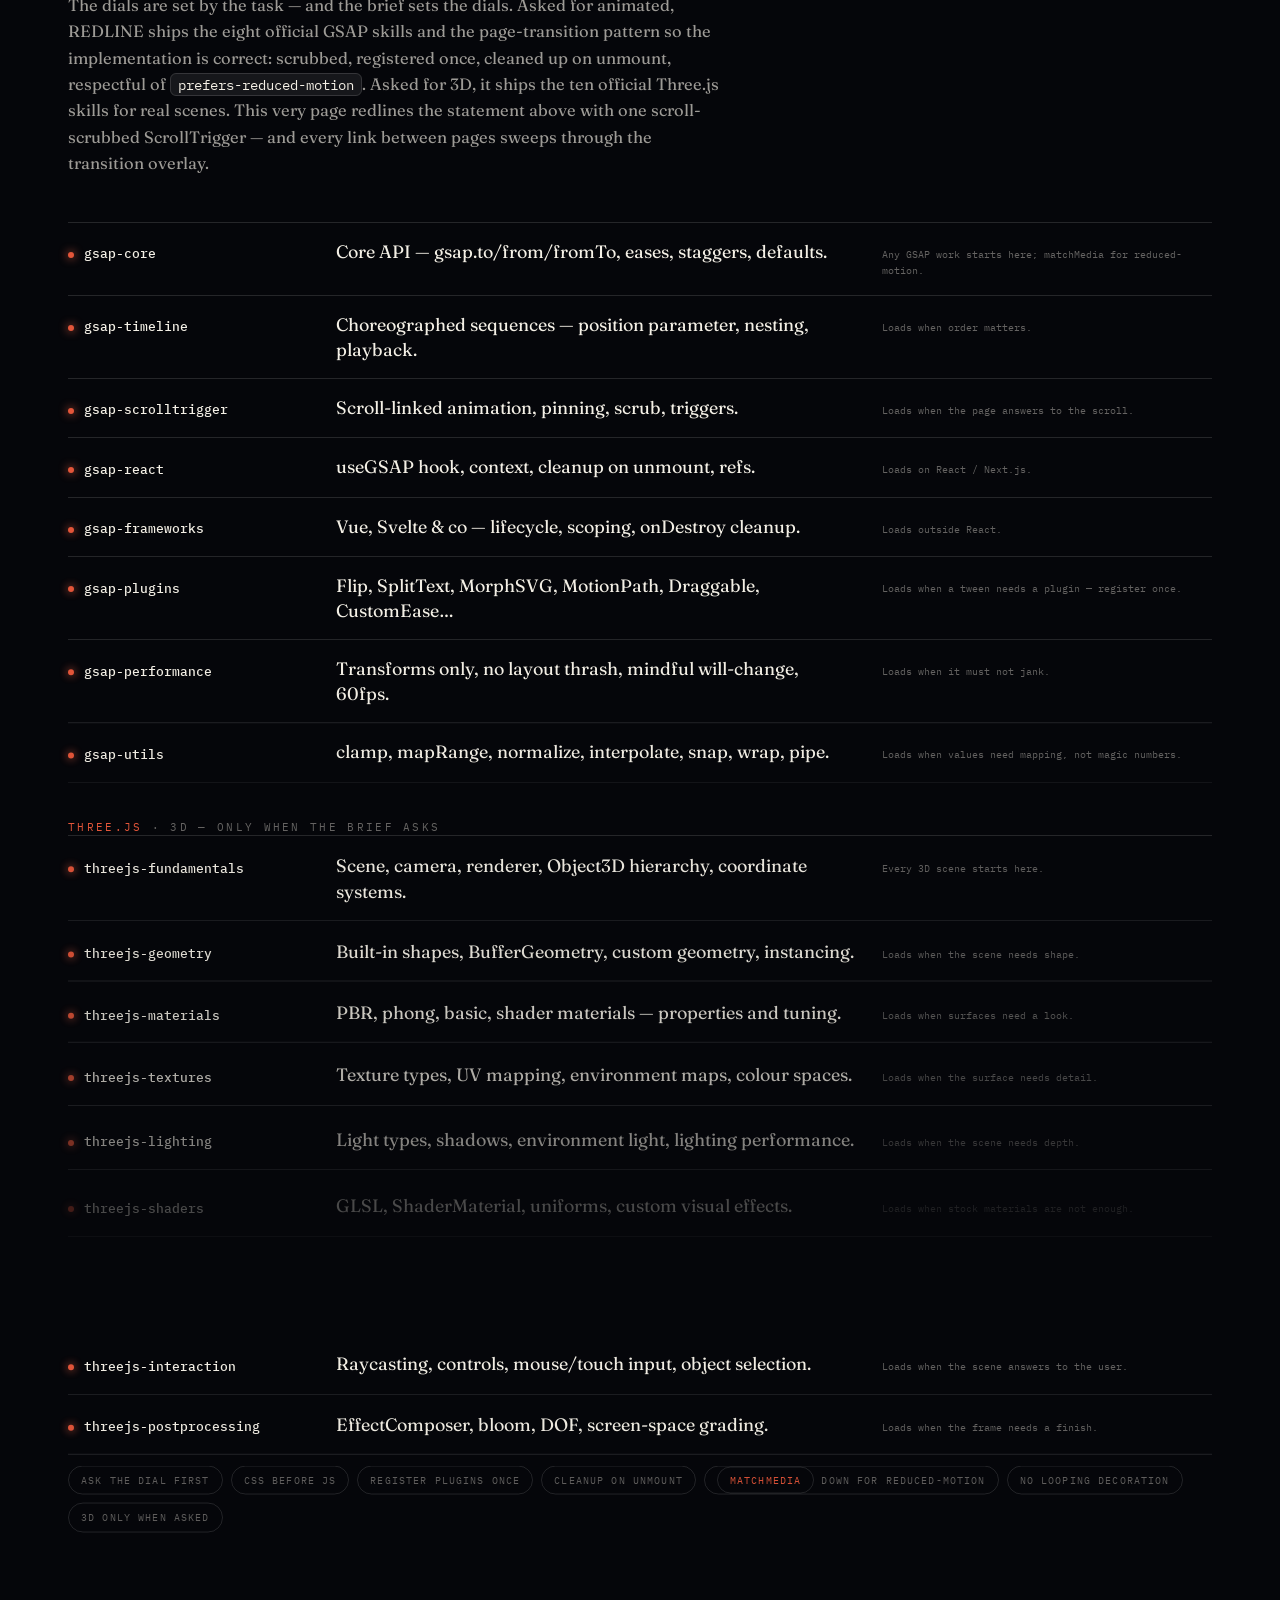
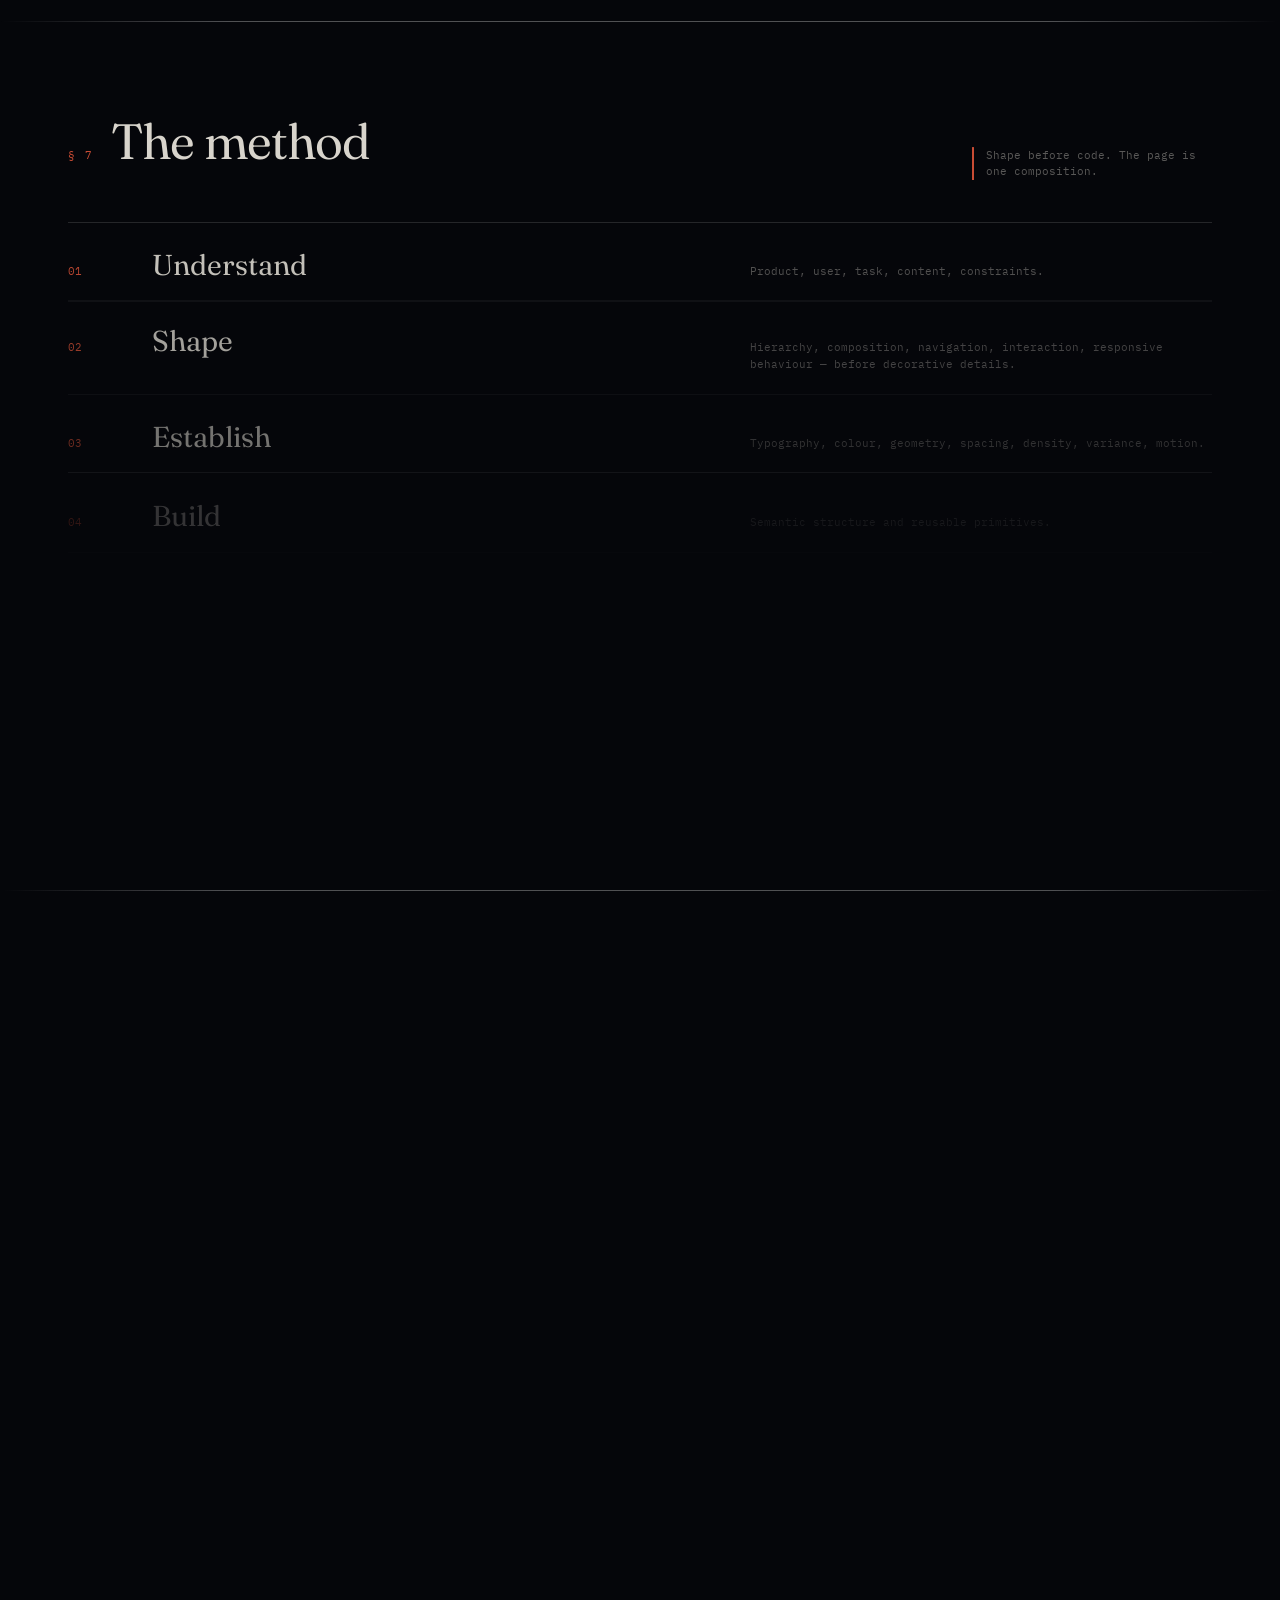
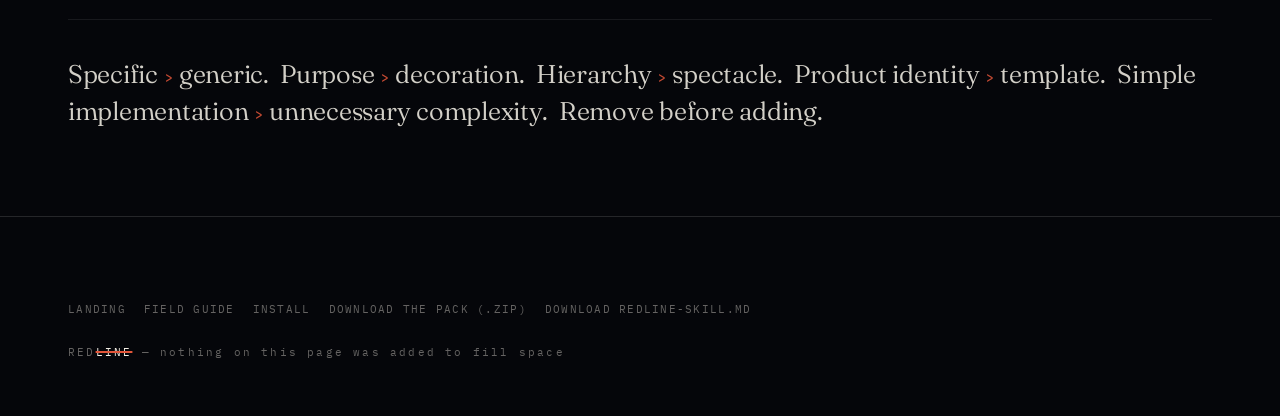
==== commit d58357bb: "SEO: canonical ativa = GitHub Pages (Netlify sem credito de build); GSC passo-a-passo no README" ====
--- a/guide.html
+++ b/guide.html
@@ -9,22 +9,22 @@
 <meta name="author" content="KL Com">
 <title>The Field Guide — REDLINE</title>
 <meta name="description" content="The complete REDLINE field guide: the standard, product truth, the three dials, the removal catalogue, the gates, and the seven-phase method.">
-<link rel="canonical" href="https://redline-skill.netlify.app/guide.html">
+<link rel="canonical" href="https://klcombr.github.io/redline/guide.html">
 <meta property="og:type" content="article">
 <meta property="og:site_name" content="REDLINE — design discipline skill">
 <meta property="og:locale" content="en_US">
 <meta property="og:locale:alternate" content="pt_BR">
-<meta property="og:url" content="https://redline-skill.netlify.app/guide.html">
+<meta property="og:url" content="https://klcombr.github.io/redline/guide.html">
 <meta property="og:title" content="The Field Guide — REDLINE">
 <meta property="og:description" content="The complete REDLINE field guide: the standard, product truth, the three dials, the removal catalogue, the gates, and the seven-phase method.">
-<meta property="og:image" content="https://redline-skill.netlify.app/og-image.png">
+<meta property="og:image" content="https://klcombr.github.io/redline/og-image.png">
 <meta property="og:image:width" content="1200">
 <meta property="og:image:height" content="630">
 <meta property="og:image:alt" content="REDLINE — the design discipline field guide.">
 <meta name="twitter:card" content="summary_large_image">
 <meta name="twitter:title" content="The Field Guide — REDLINE">
 <meta name="twitter:description" content="The complete REDLINE field guide: the standard, product truth, the three dials, the removal catalogue, the gates, and the seven-phase method.">
-<meta name="twitter:image" content="https://redline-skill.netlify.app/og-image.png">
+<meta name="twitter:image" content="https://klcombr.github.io/redline/og-image.png">
 <link rel="preconnect" href="https://fonts.googleapis.com">
 <link rel="preconnect" href="https://fonts.gstatic.com" crossorigin>
 <link href="https://fonts.googleapis.com/css2?family=Fraunces:ital,opsz,wght@0,9..144,300..700;1,9..144,300..700&family=IBM+Plex+Mono:ital,wght@0,400;0,500;1,400&display=swap" rel="stylesheet">
@@ -37,8 +37,8 @@
   "@graph": [
     {
       "@type": "WebSite",
-      "@id": "https://redline-skill.netlify.app/#website",
-      "url": "https://redline-skill.netlify.app/",
+      "@id": "https://klcombr.github.io/redline/#website",
+      "url": "https://klcombr.github.io/redline/",
       "name": "REDLINE — design discipline skill",
       "alternateName": "REDLINE",
       "description": "REDLINE is a design discipline skill — one SKILL.md file that keeps AI-generated interfaces intentional, coherent, and human.",
@@ -52,19 +52,19 @@
     },
     {
       "@type": "WebPage",
-      "@id": "https://redline-skill.netlify.app/guide.html#webpage",
-      "url": "https://redline-skill.netlify.app/guide.html",
+      "@id": "https://klcombr.github.io/redline/guide.html#webpage",
+      "url": "https://klcombr.github.io/redline/guide.html",
       "name": "The Field Guide — REDLINE",
       "description": "The complete REDLINE field guide: the standard, product truth, the three dials, the removal catalogue, the gates, and the seven-phase method.",
       "inLanguage": ["en", "pt-BR"],
-      "isPartOf": { "@id": "https://redline-skill.netlify.app/#website" }
+      "isPartOf": { "@id": "https://klcombr.github.io/redline/#website" }
     },
     {
       "@type": "BreadcrumbList",
-      "@id": "https://redline-skill.netlify.app/guide.html#breadcrumbs",
+      "@id": "https://klcombr.github.io/redline/guide.html#breadcrumbs",
       "itemListElement": [
-        { "@type": "ListItem", "position": 1, "name": "REDLINE", "item": "https://redline-skill.netlify.app/" },
-        { "@type": "ListItem", "position": 2, "name": "The Field Guide", "item": "https://redline-skill.netlify.app/guide.html" }
+        { "@type": "ListItem", "position": 1, "name": "REDLINE", "item": "https://klcombr.github.io/redline/" },
+        { "@type": "ListItem", "position": 2, "name": "The Field Guide", "item": "https://klcombr.github.io/redline/guide.html" }
       ]
     }
   ]
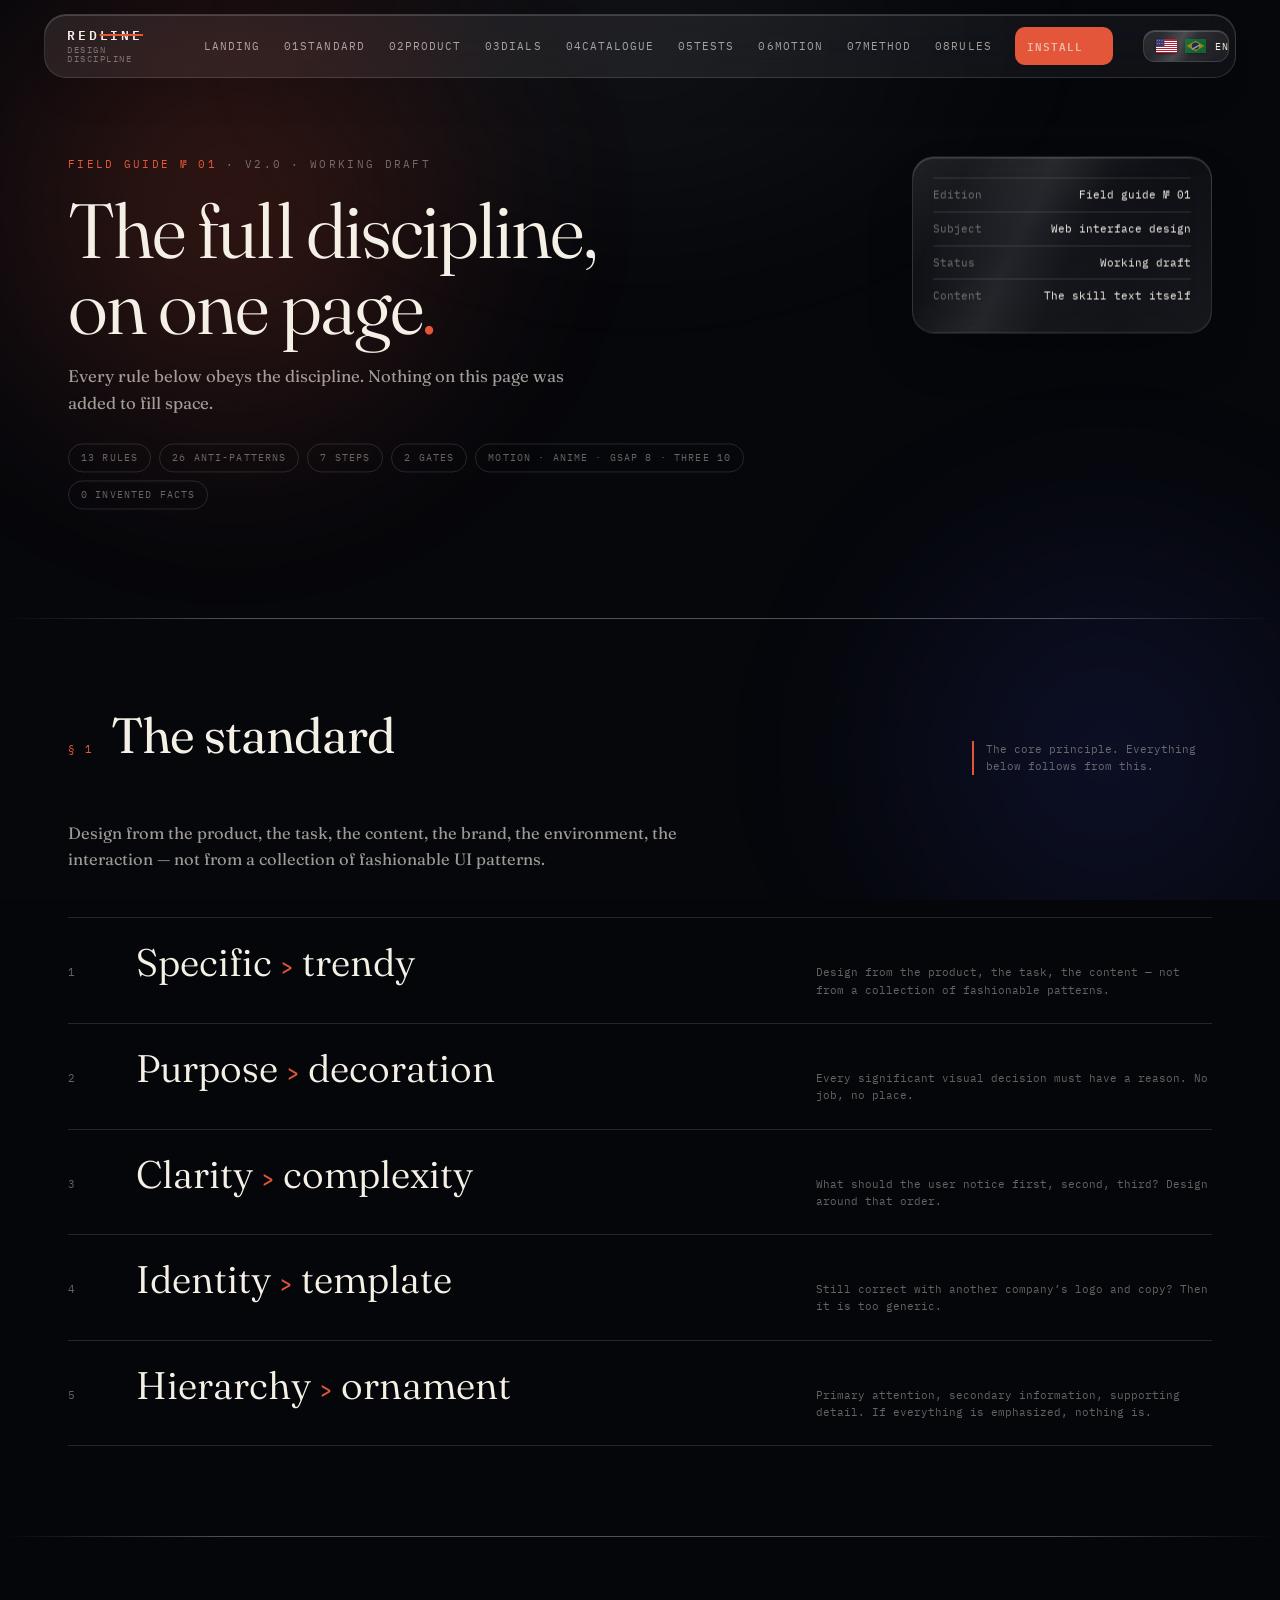
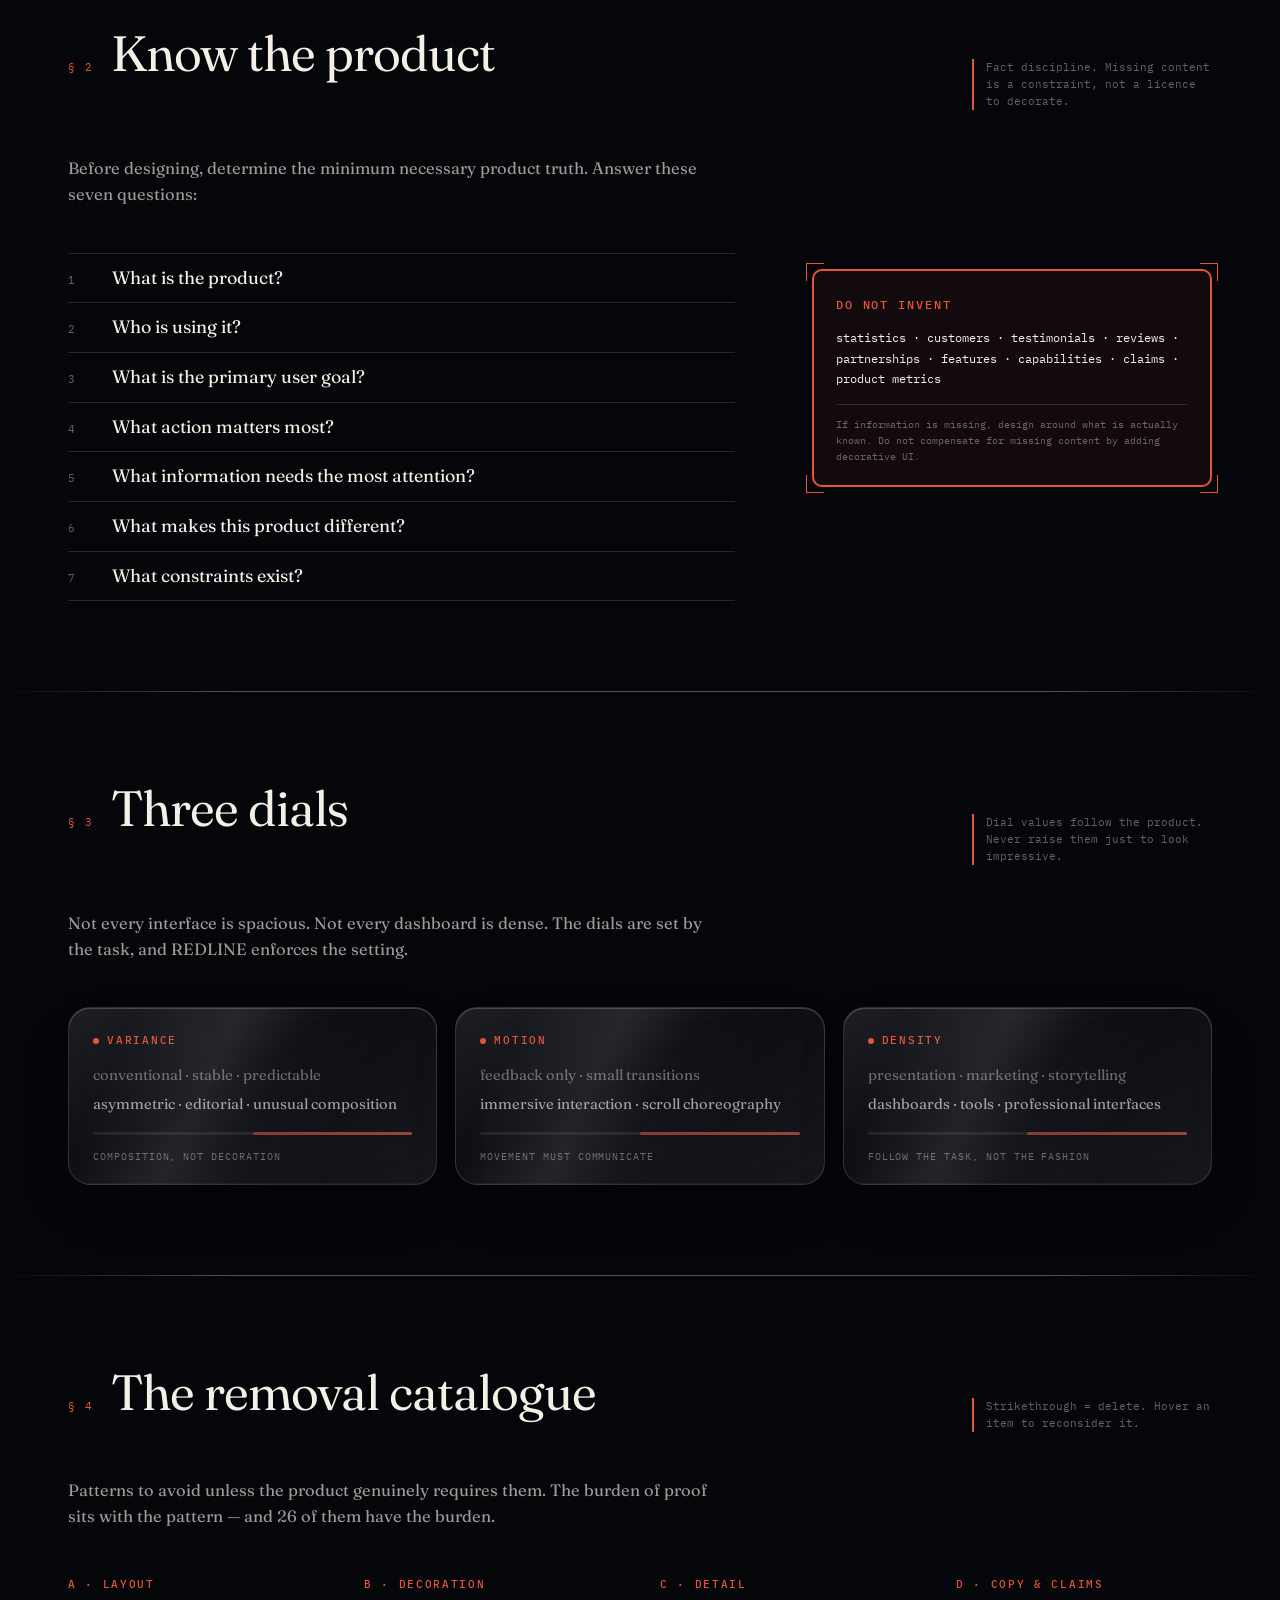
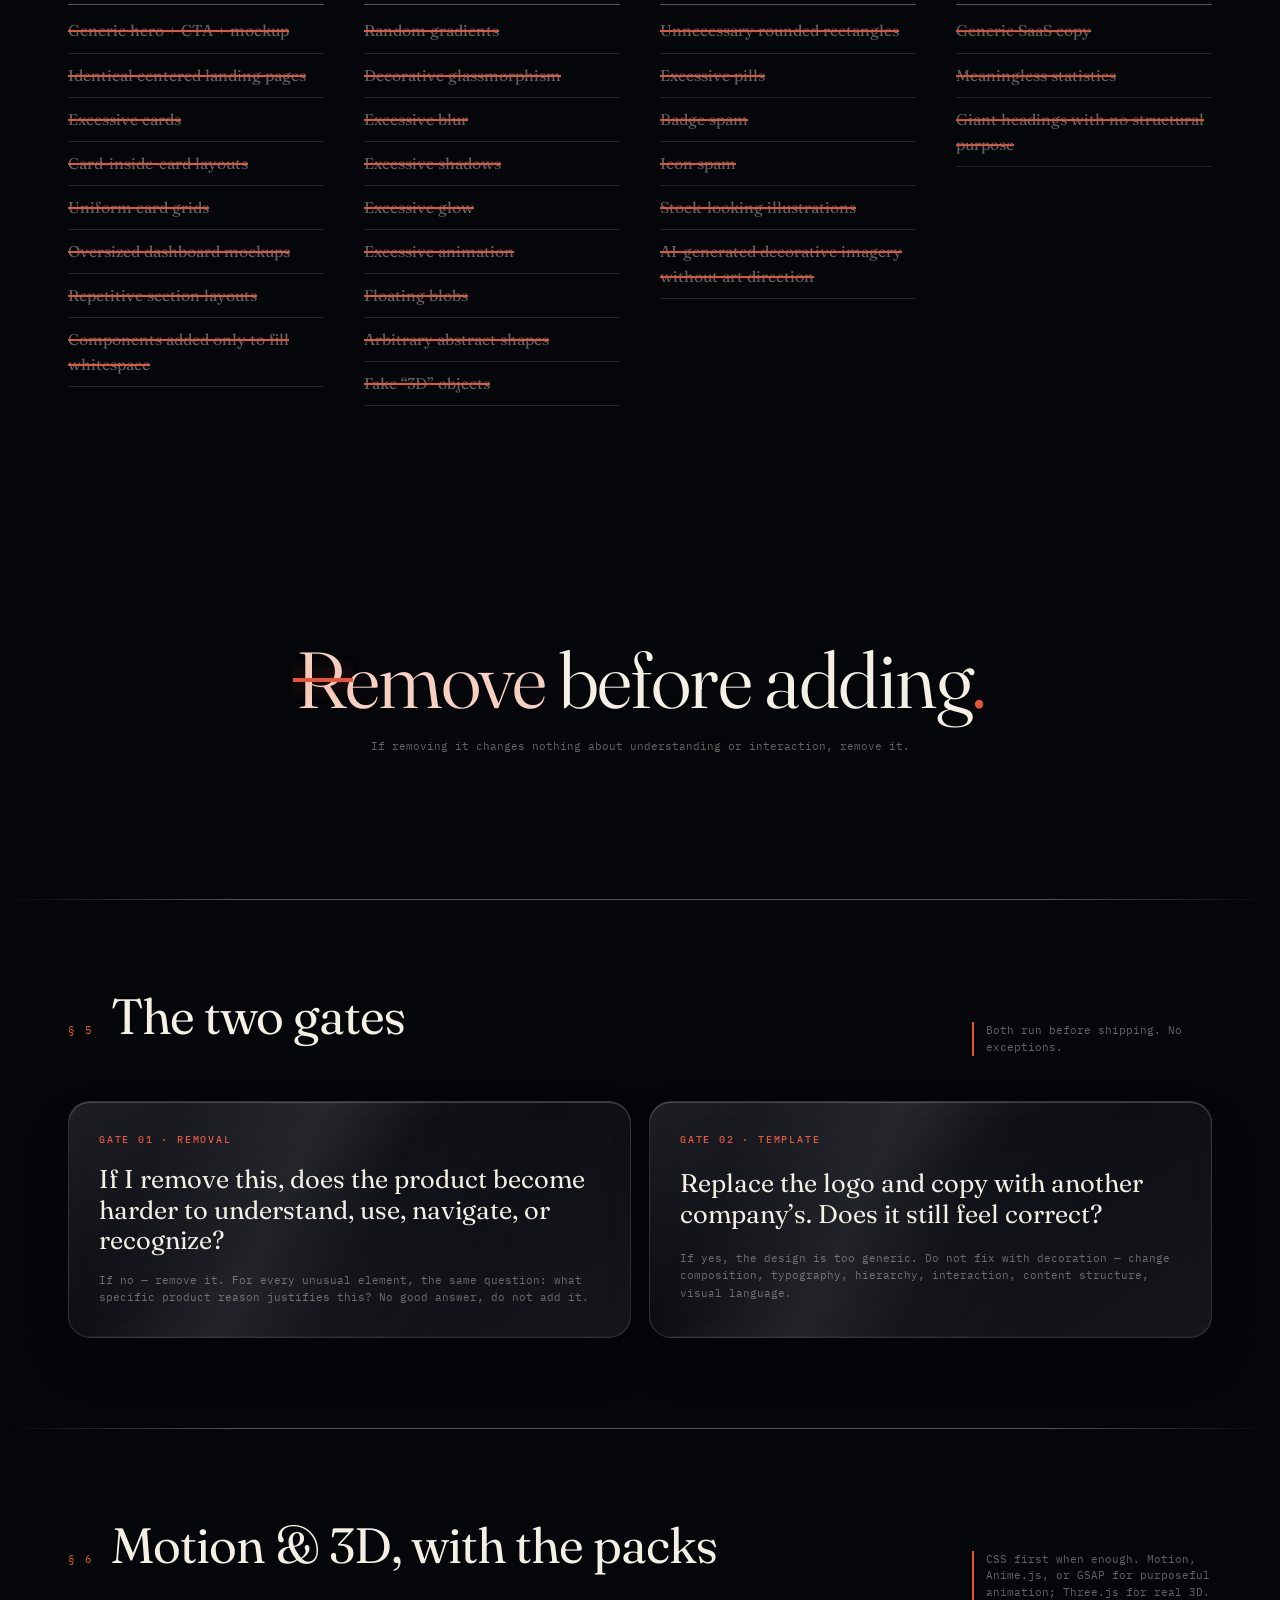
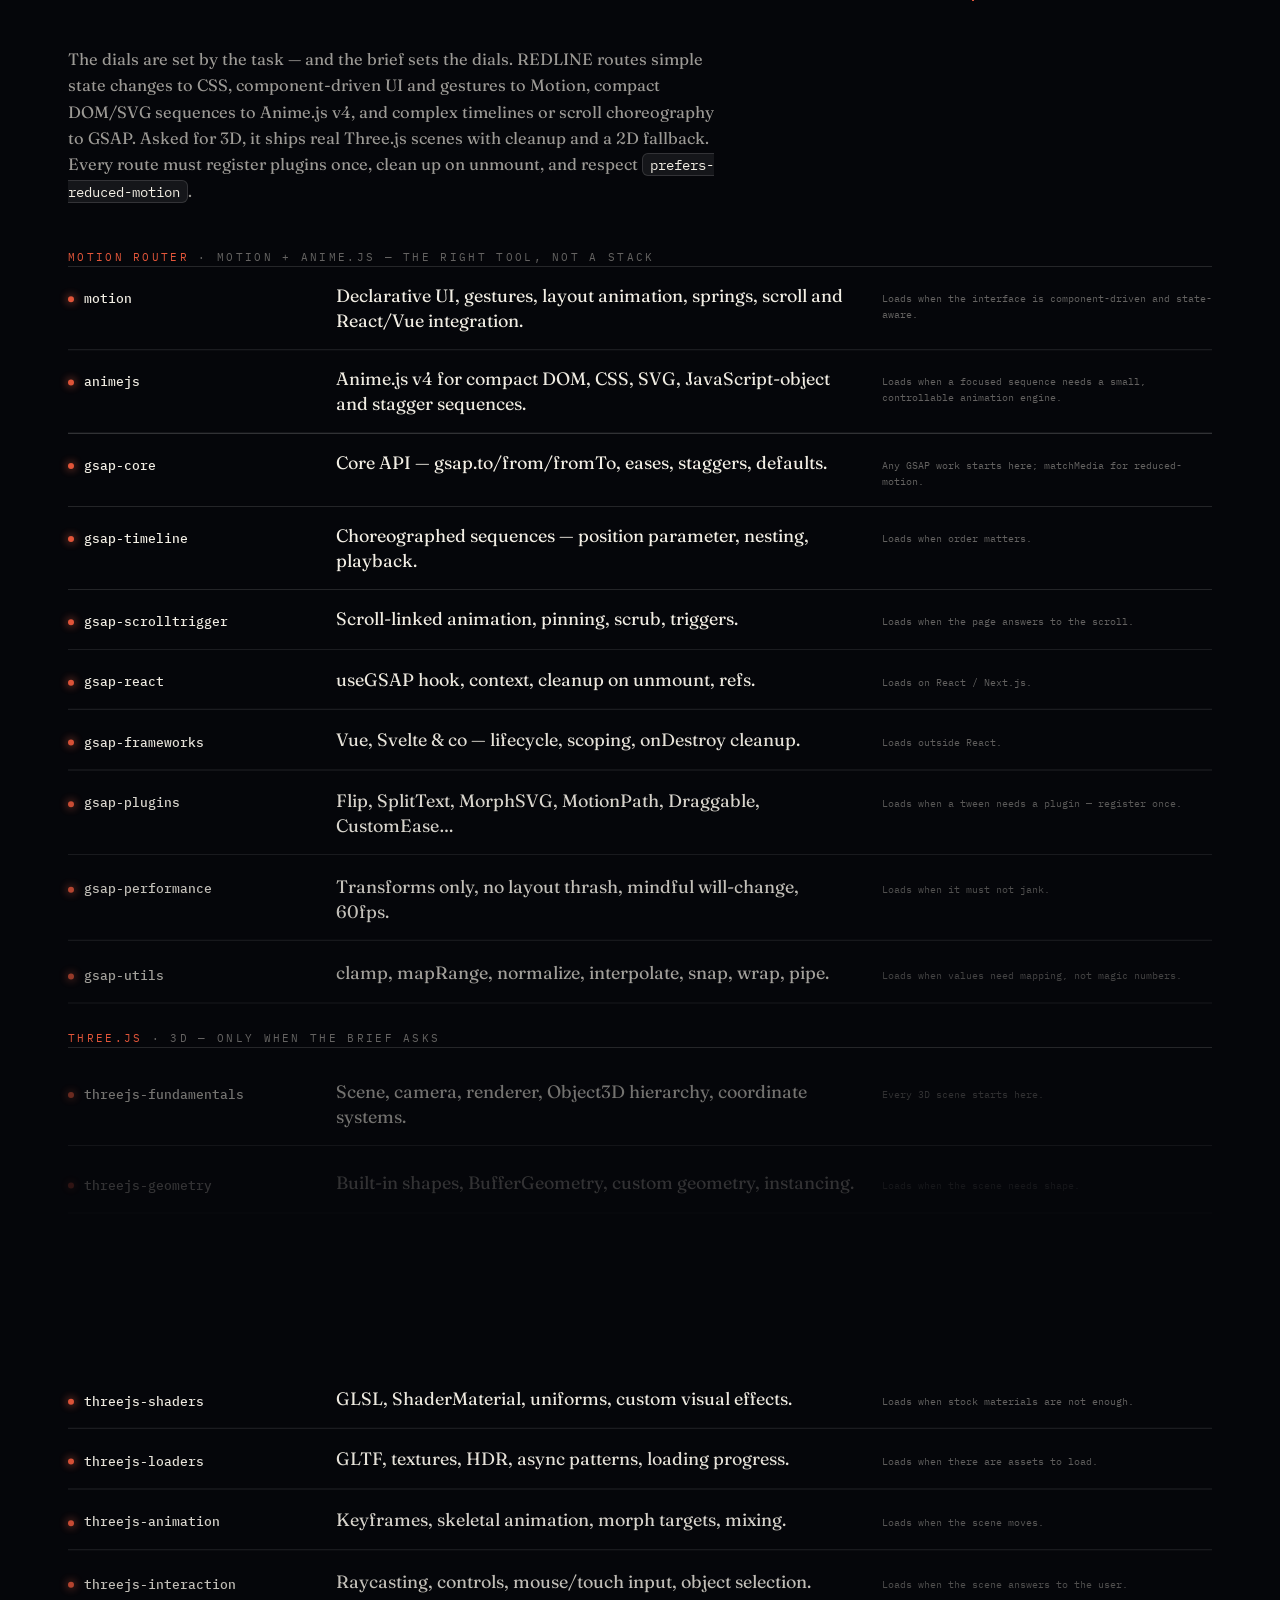
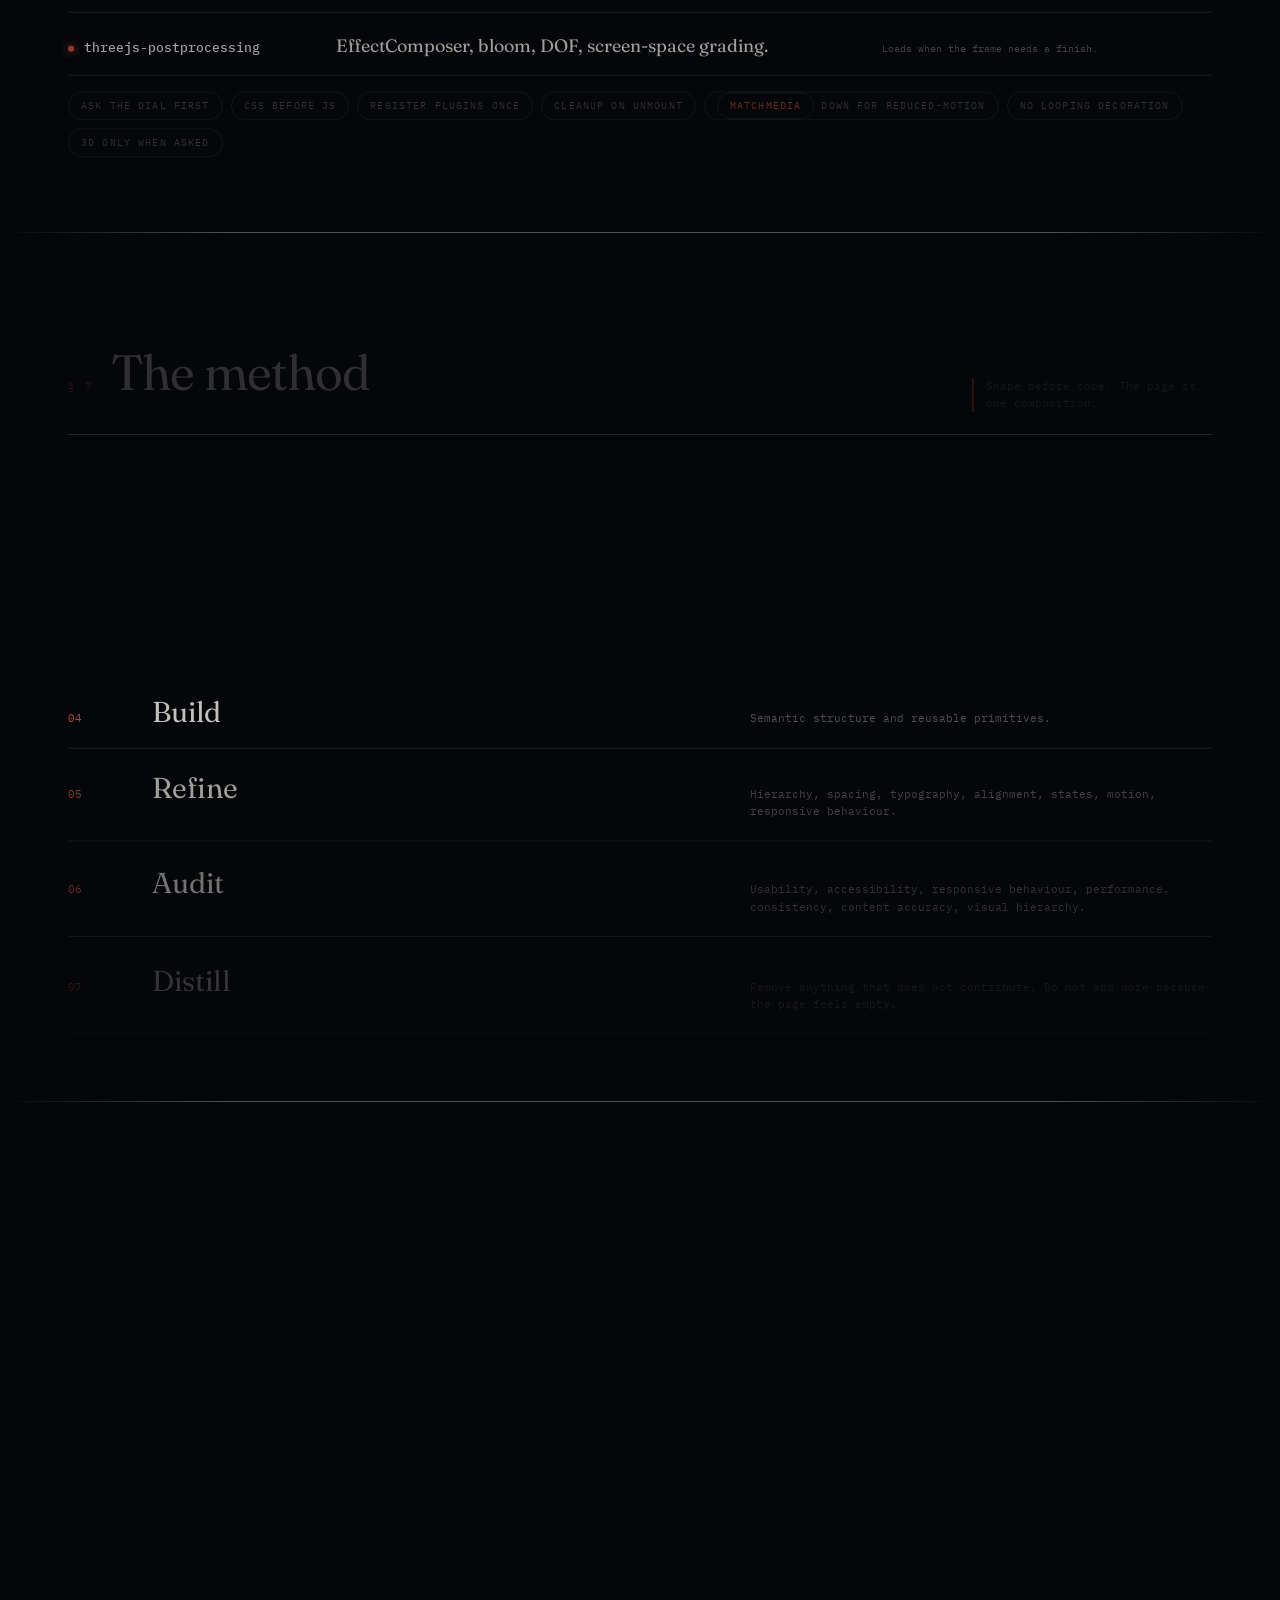
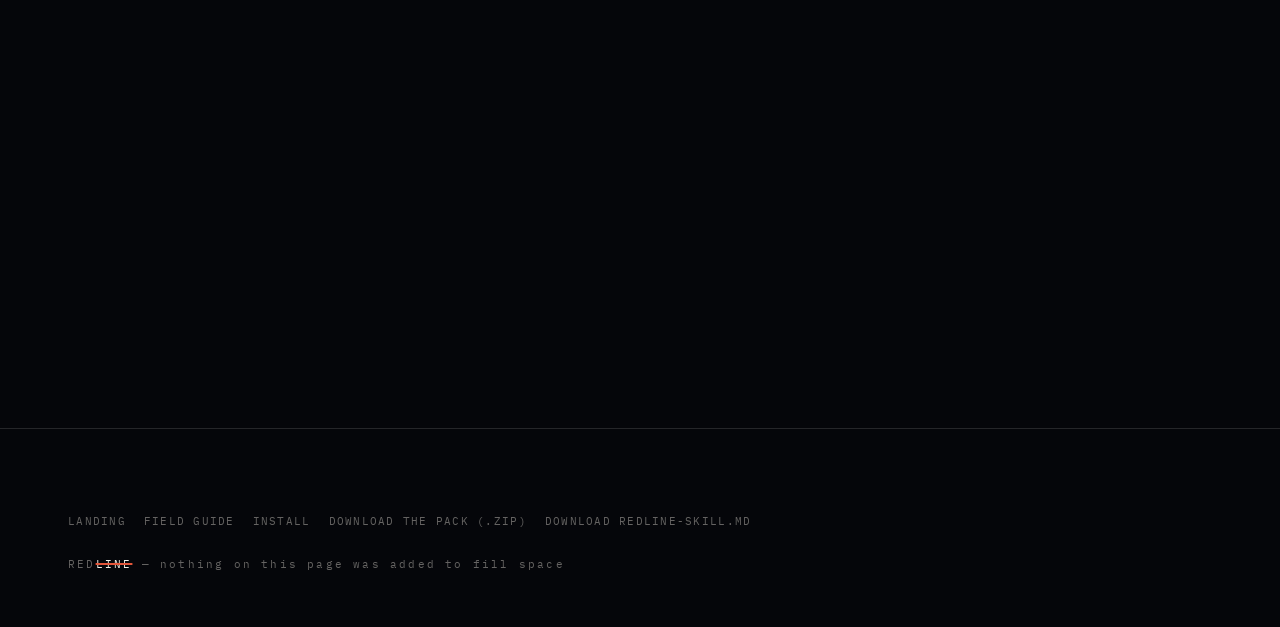
==== commit 04ac6be8: "feat: upgrade Redline to master website skill" ====
--- a/guide.html
+++ b/guide.html
@@ -111,11 +111,11 @@
   <header class="masthead">
     <div class="wrap masthead__grid">
       <div>
-        <p class="eyebrow"><span class="red">FIELD GUIDE № 01</span> · v1.2 · WORKING DRAFT</p>
+        <p class="eyebrow"><span class="red">FIELD GUIDE № 01</span> · v2.0 · WORKING DRAFT</p>
         <h1>The full discipline,<br>on one page<span class="period">.</span></h1>
         <p class="sub">Every rule below obeys the discipline. Nothing on this page was added to fill space.</p>
         <div class="guidemeta" style="margin-top:26px">
-          <span>13 rules</span><span>26 anti-patterns</span><span>7 steps</span><span>2 gates</span><span>GSAP 8 · Three 10</span><span>0 invented facts</span>
+          <span>13 rules</span><span>26 anti-patterns</span><span>7 steps</span><span>2 gates</span><span>Motion · Anime · GSAP 8 · Three 10</span><span>0 invented facts</span>
         </div>
       </div>
       <div class="glass masthead__meta">
@@ -362,9 +362,22 @@
       <div class="sec__head">
         <span class="sec__no">§ 6</span>
         <h2 class="sec__title">Motion &amp; 3D, with the packs</h2>
-        <p class="sec__note">GSAP for motion, Three.js for 3D. The brief decides which.</p>
-      </div>
-      <p class="sec__lead" data-i18n="g6.lead">The dials are set by the task — and the brief sets the dials. Asked for animated, REDLINE ships the eight official GSAP skills and the page-transition pattern so the implementation is correct: scrubbed, registered once, cleaned up on unmount, respectful of <code class="inline-code">prefers-reduced-motion</code>. Asked for 3D, it ships the ten official Three.js skills for real scenes. This very page redlines the statement above with one scroll-scrubbed ScrollTrigger — and every link between pages sweeps through the transition overlay.</p>
+        <p class="sec__note">CSS first when enough. Motion, Anime.js, or GSAP for purposeful animation; Three.js for real 3D.</p>
+      </div>
+      <p class="sec__lead" data-i18n="g6.lead">The dials are set by the task — and the brief sets the dials. REDLINE routes simple state changes to CSS, component-driven UI and gestures to Motion, compact DOM/SVG sequences to Anime.js v4, and complex timelines or scroll choreography to GSAP. Asked for 3D, it ships real Three.js scenes with cleanup and a 2D fallback. Every route must register plugins once, clean up on unmount, and respect <code class="inline-code">prefers-reduced-motion</code>.</p>
+      <p class="eyebrow packsub"><span class="red">MOTION ROUTER</span> · MOTION + ANIME.JS — THE RIGHT TOOL, NOT A STACK</p>
+      <div class="gskills">
+        <div class="gskill">
+          <span class="gskill__name">motion</span>
+          <span class="gskill__do">Declarative UI, gestures, layout animation, springs, scroll and React/Vue integration.</span>
+          <span class="gskill__when">Loads when the interface is component-driven and state-aware.</span>
+        </div>
+        <div class="gskill">
+          <span class="gskill__name">animejs</span>
+          <span class="gskill__do">Anime.js v4 for compact DOM, CSS, SVG, JavaScript-object and stagger sequences.</span>
+          <span class="gskill__when">Loads when a focused sequence needs a small, controllable animation engine.</span>
+        </div>
+      </div>
       <div class="gskills">
         <div class="gskill">
           <span class="gskill__name">gsap-core</span>
